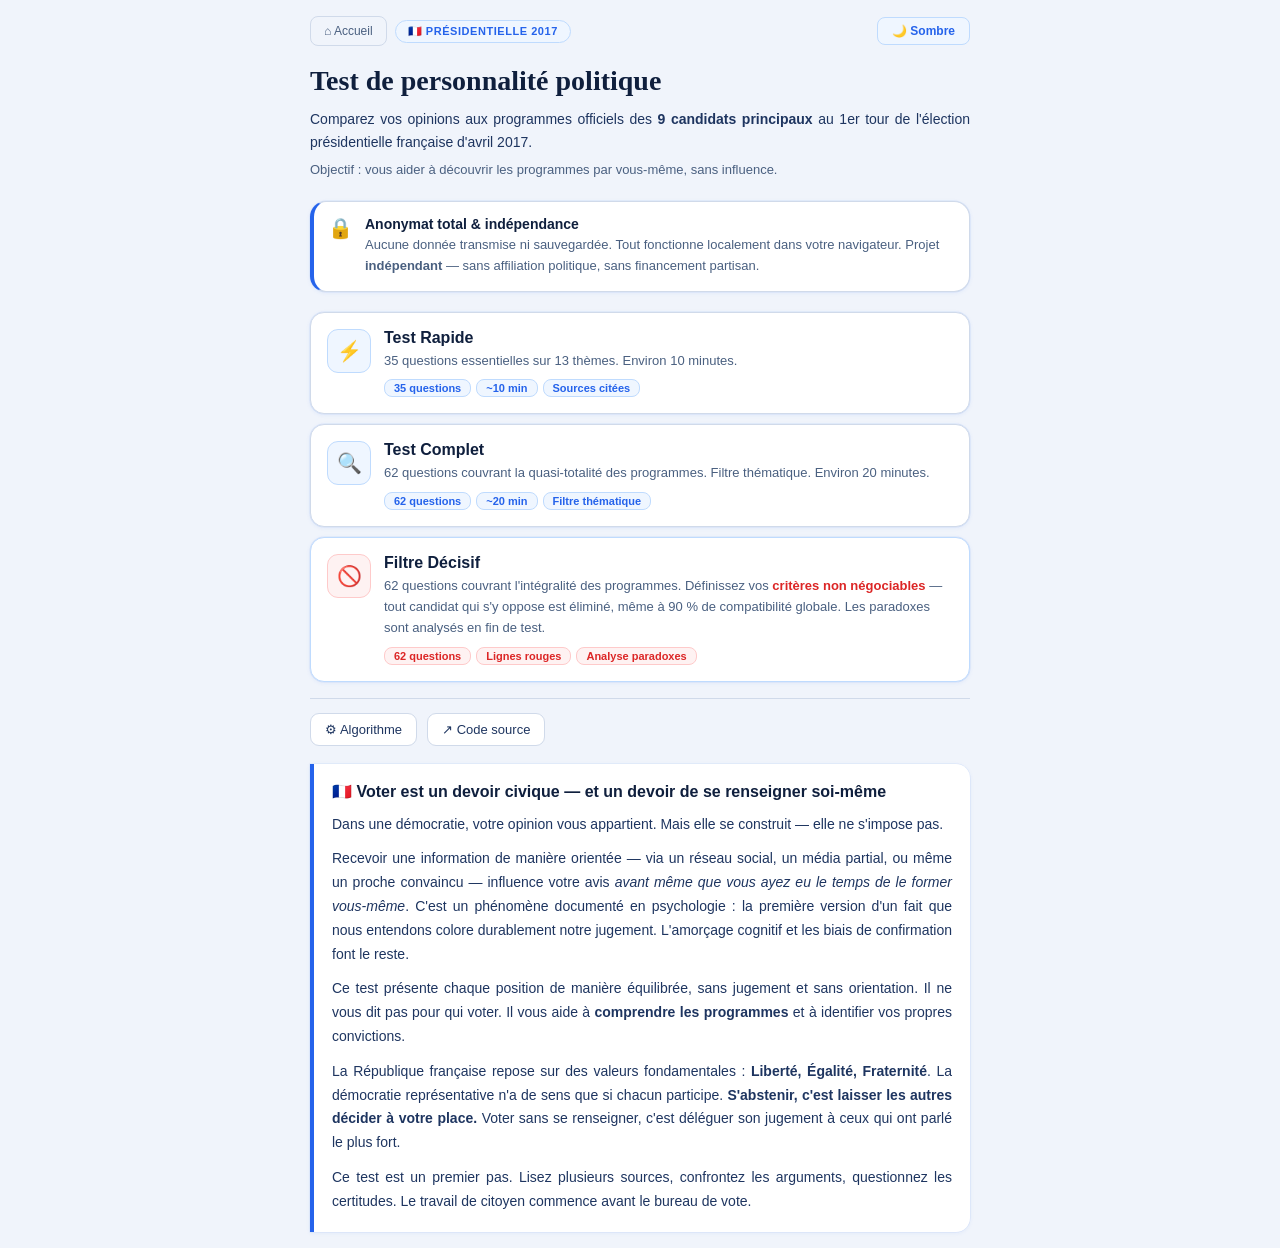
==== 2017/index.html @ 44445a2b "Update index.html Maj erreur de validation réponses" ====
<!--
  Test de personnalité politique — Édition 2017
  Copyright (C) 2025 @miseenproduvendredi
  Ce programme est distribué sous GNU Affero General Public License v3.0
  https://www.gnu.org/licenses/agpl-3.0.fr.html
  Des restrictions supplémentaires s'appliquent :
  usage commercial, neutralité politique, données personnelles
  → voir LICENSE_SUPPLEMENT.txt à la racine du dépôt
-->
<!DOCTYPE html>
<html lang="fr">
<head>
<meta charset="UTF-8">
<link rel="icon" type="image/svg+xml" href="data:image/svg+xml,%3Csvg xmlns='http://www.w3.org/2000/svg' viewBox='0 0 3 2'%3E%3Crect width='1' height='2' fill='%23002395'/%3E%3Crect x='1' width='1' height='2' fill='%23fff'/%3E%3Crect x='2' width='1' height='2' fill='%23ED2939'/%3E%3C/svg%3E">
<meta name="viewport" content="width=device-width, initial-scale=1.0">
<title>Test politique 2017</title>
<style>
*{box-sizing:border-box;margin:0;padding:0}

/* ─── LIGHT MODE (default) ─── */
:root{
  --bg:#f0f4fb;
  --card:#ffffff;
  --cb:#d0daea;
  --c2:#e8eef8;
  --t1:#0f1f3d;
  --t2:#1e3560;
  --t3:#4a6080;
  --t4:#8a9ab8;
  --ch:#dce8f8;
  --ct:#2a5298;
  --pb:#b8cce8;
  --pri:#2563eb;
  --pri2:#1d4ed8;
  --priL:#eff6ff;
  --priB:#bfdbfe;
  --rg:#fef2f2;
  --rt:#dc2626;
  --rb:#fecaca;
  --wg:#fffbeb;
  --wt:#92400e;
  --wb:#fcd34d;
  --gk:#16a34a;
  --gg:#f0fdf4;
  --ig:#eff6ff;
  --it:#2563eb;
  --card-shadow:0 1px 4px rgba(37,99,235,.08), 0 0 0 .5px rgba(37,99,235,.10);
}

/* ─── DARK MODE ─── */
.dk{
  --bg:#0d1117;
  --card:#161b22;
  --cb:#21262d;
  --c2:#0d1117;
  --t1:#e6edf3;
  --t2:#cdd5df;
  --t3:#8b949e;
  --t4:#484f58;
  --ch:#1c2128;
  --ct:#79c0ff;
  --pb:#30363d;
  --pri:#3b82f6;
  --pri2:#2563eb;
  --priL:#0d2045;
  --priB:#1e3a5f;
  --rg:#2a1010;
  --rt:#f87171;
  --rb:#7f1d1d;
  --wg:#221a00;
  --wt:#fcd34d;
  --wb:#92660a;
  --gk:#4ade80;
  --gg:#031a0a;
  --ig:#0d1a35;
  --it:#79c0ff;
  --card-shadow:none;
}

html,body{background:var(--bg);min-height:100%}
#W{background:var(--bg);min-height:100vh;padding:1rem .875rem}
#A{max-width:660px;margin:0 auto}
body,button{font-family:-apple-system,BlinkMacSystemFont,"Segoe UI",Arial,sans-serif}

.qt{font-size:18px;font-weight:600;line-height:1.55;color:var(--t1);font-family:Georgia,serif}
.bm{font-size:14px;line-height:1.7;color:var(--t2);text-align:justify}
.bs{font-size:13px;line-height:1.6;color:var(--t3)}
.lb{font-size:11px;letter-spacing:.08em;text-transform:uppercase;font-weight:600;color:var(--t4)}

.card{
  background:var(--card);
  border:.5px solid var(--cb);
  border-radius:16px;
  padding:20px;
  margin-bottom:12px;
  box-shadow:var(--card-shadow);
}
.mc{
  display:flex;align-items:flex-start;gap:13px;padding:16px;
  border:.5px solid var(--cb);border-radius:14px;
  background:var(--card);cursor:pointer;
  transition:border-color .15s,transform .12s,box-shadow .12s;
  margin-bottom:10px;
  box-shadow:var(--card-shadow);
}

.mc.hi{border-color:var(--rb)}
.mi{
  width:44px;height:44px;border-radius:11px;
  background:var(--priL);border:.5px solid var(--priB);
  display:flex;align-items:center;justify-content:center;font-size:20px;flex-shrink:0;
}

/* ─── Answer buttons ─── */
.ab{
  width:100%;padding:11px 3px;border-radius:9px;
  border:1.5px solid var(--pb);background:var(--card);
  color:var(--t3);font-size:11px;text-align:center;
  cursor:pointer;line-height:1.35;transition:all .12s;
  font-family:inherit;font-weight:500;
}

.ab.sn2{border:2.5px solid var(--rt);color:var(--rt);font-weight:700;background:var(--rg)}
.ab.sn1{border:2px solid #ea580c;color:#c2410c;font-weight:600;background:#fff7ed}
.dk .ab.sn1{background:#1c0a00;color:#fb923c}
.ab.s0{border:2px solid var(--t1);color:var(--t1);font-weight:600;background:var(--ch)}
.ab.s1{border:2px solid #16a34a;color:#15803d;font-weight:600;background:var(--gg)}
.ab.s2{border:2.5px solid var(--gk);color:var(--gk);font-weight:700;background:var(--gg)}
.ab.sk{border:1.5px solid var(--pb);color:var(--t4);font-style:italic;background:var(--c2)}


/* ─── Context toggle ─── */
.db{
  display:flex;align-items:center;gap:8px;padding:10px 14px;
  border-radius:10px;border:1.5px solid var(--priB);
  background:var(--priL);cursor:pointer;font-size:13px;
  color:var(--pri);margin-bottom:12px;transition:all .12s;
  width:100%;text-align:left;font-family:inherit;font-weight:600;
}
.db:hover{background:var(--ch);border-color:var(--pri)}
.db.on{background:var(--ch);border-color:var(--pri);color:var(--t1)}
.dbox{
  padding:15px;border-radius:11px;
  background:var(--c2);border:.5px solid var(--cb);
  margin-bottom:13px;line-height:1.8;
}

/* ─── Footnotes ─── */
.fn{font-size:11px;color:var(--t4);margin-top:10px;padding-top:8px;border-top:.5px solid var(--cb);line-height:1.6}
.fn a{color:var(--it);text-decoration:none}.fn a:hover{text-decoration:underline}
sup{font-size:9px;vertical-align:super;color:var(--pri);font-weight:700}

/* ─── Progress ─── */
.pb2{height:5px;background:var(--c2);border-radius:3px;overflow:hidden}
.pf{height:100%;background:var(--pri);border-radius:3px;transition:width .4s}

/* ─── Buttons ─── */
.pr{
  padding:11px 24px;background:var(--pri);color:#fff;
  border:none;border-radius:9px;font-size:14px;font-weight:600;cursor:pointer;
  transition:background .12s;
}
.pr:hover{background:var(--pri2)}.pr:disabled{opacity:.3;cursor:not-allowed}
.se{
  padding:8px 14px;background:var(--card);color:var(--t2);
  border:1px solid var(--cb);border-radius:9px;font-size:13px;
  cursor:pointer;font-family:inherit;transition:all .12s;
}
.se:hover{background:var(--priL);border-color:var(--priB);color:var(--pri)}
.tb{
  padding:6px 14px;border-radius:8px;
  background:var(--priL);border:1px solid var(--priB);
  color:var(--pri);font-size:12px;cursor:pointer;font-family:inherit;
  font-weight:600;transition:all .12s;
}
.tb:hover{background:var(--ch)}
.hb{
  padding:7px 14px;background:transparent;
  color:var(--t3);border:1px solid var(--cb);
  border-radius:8px;font-size:12px;cursor:pointer;font-family:inherit;
  transition:all .12s;
}
.hb:hover{color:var(--pri);border-color:var(--priB);background:var(--priL)}

/* ─── Results ─── */
.sc{background:var(--priL);border:1px solid var(--priB);border-radius:14px;padding:16px;margin-bottom:14px}
.bar{height:9px;background:var(--c2);border-radius:4px;overflow:hidden;margin-top:4px}
.bf{height:100%;border-radius:4px;width:0;transition:width 1.3s cubic-bezier(.22,1,.36,1)}
.cr{border-radius:9px;margin-bottom:6px;border:.5px solid var(--cb);overflow:hidden;background:var(--card)}
.cr.el{border-left:3px solid var(--rt)}.cr.tp{border-left:3px solid #16a34a}
.ch2{display:flex;justify-content:space-between;align-items:center;padding:11px 13px;cursor:pointer;transition:background .1s}
.ch2:hover{background:var(--c2)}.cd{display:none;padding:11px 13px;border-top:.5px solid var(--cb);background:var(--c2)}.cd.op{display:block}
.di{display:flex;gap:6px;padding:3px 0;font-size:12.5px;color:var(--t2);line-height:1.5;align-items:flex-start}
.dot{width:5px;height:5px;border-radius:50%;flex-shrink:0;margin-top:4px}

/* ─── Chips ─── */
.ct{font-size:11px;padding:2px 9px;border-radius:8px;background:var(--priL);color:var(--pri);font-weight:600;border:.5px solid var(--priB)}
.cr2{font-size:11px;padding:2px 9px;border-radius:8px;background:var(--rg);color:var(--rt);font-weight:600;border:.5px solid var(--rb)}

/* ─── Checkbox ─── */
.cbr{display:flex;align-items:center;gap:10px;cursor:pointer;user-select:none;padding:4px 0;font-size:14px;color:var(--t2)}
.cbb{width:16px;height:16px;border-radius:4px;border:1.5px solid var(--pb);background:var(--card);flex-shrink:0;display:flex;align-items:center;justify-content:center;transition:all .1s}
.cbb.on{background:var(--pri);border-color:var(--pri)}.cbb.on::after{content:'✓';font-size:9px;color:#fff;font-weight:700}

/* ─── Links ─── */
.sa{color:var(--it);text-decoration:none;font-size:13px}.sa:hover{text-decoration:underline}

/* ─── Civic section ─── */
.cv{
  background:var(--card);
  border-left:4px solid var(--pri);
  border-radius:0 14px 14px 0;
  padding:18px;margin-top:18px;
  box-shadow:var(--card-shadow);
}

/* ─── Code block ─── */
.cbk{border-radius:12px;overflow:hidden}
.ck2{background:#1a2236;padding:10px 16px;display:flex;justify-content:space-between;align-items:center;flex-wrap:wrap;gap:8px}
.cb2{background:#0d1117;padding:16px 18px;font-family:"SFMono-Regular","Fira Code",monospace;font-size:12px;color:#9be09a;line-height:1.85;overflow-x:auto}
.cm2{color:#5a7fa0}.kw{color:#c792ea}.fn2{color:#82aaff}.nm{color:#f78c6c}

/* ─── Theme badge ─── */
.edition-badge{
  display:inline-flex;align-items:center;gap:6px;
  padding:4px 12px;border-radius:20px;
  background:var(--priL);border:1px solid var(--priB);
  font-size:11px;font-weight:700;color:var(--pri);
  letter-spacing:.05em;text-transform:uppercase;
}

/* ─── Mobile touch fix ─── */
.ab{-webkit-tap-highlight-color:transparent;touch-action:manipulation}
@media(hover:hover){
  .ab:hover{border-color:var(--pri);color:var(--pri);background:var(--priL)}
  .ab.sk:hover{color:var(--t3);font-style:normal;background:var(--ch);border-color:var(--t3)}
  .mc:hover{border-color:var(--pri);transform:translateY(-2px);box-shadow:0 4px 16px rgba(37,99,235,.15)}
}
@media(hover:none){
  .ab:hover{border-color:var(--pb);color:var(--t3);background:var(--card)}
  .ab.sk:hover{color:var(--t4);font-style:italic;background:var(--c2)}
  .mc:hover{border-color:var(--cb);transform:none;box-shadow:var(--card-shadow)}
}
</style>
</head>
<body>
<div id="W"><div id="A"></div></div>
<script>
// ─── DEFAULT IS LIGHT MODE ───
let dk = false;
function applyDk(){document.getElementById('W').className=dk?'dk':'';}
applyDk();
function tT(){dk=!dk;applyDk();R();}

function lbl(type){
  if(type==='pour') return dk
    ?'<span style="font-size:11px;font-weight:700;padding:2px 9px;border-radius:6px;background:#031a0a;color:#4ade80;flex-shrink:0;margin-top:2px;white-space:nowrap">Pour</span>'
    :'<span style="font-size:11px;font-weight:700;padding:2px 9px;border-radius:6px;background:#f0fdf4;color:#15803d;flex-shrink:0;margin-top:2px;white-space:nowrap;border:.5px solid #bbf7d0">Pour</span>';
  return dk
    ?'<span style="font-size:11px;font-weight:700;padding:2px 9px;border-radius:6px;background:#0d1a35;color:#79c0ff;flex-shrink:0;margin-top:2px;white-space:nowrap">Contre</span>'
    :'<span style="font-size:11px;font-weight:700;padding:2px 9px;border-radius:6px;background:#eff6ff;color:#1d4ed8;flex-shrink:0;margin-top:2px;white-space:nowrap;border:.5px solid #bfdbfe">Contre</span>';
}
function argRow(type,text){
  return `<div style="display:flex;gap:8px;margin-bottom:9px;align-items:flex-start">${lbl(type)}<p style="font-size:13.5px;color:var(--t2);line-height:1.7;margin:0">${text}</p></div>`;
}

const TH=["💰 Économie","🌍 Immigration","🔒 Sécurité","🇪🇺 Europe","🌿 Écologie","🏥 Santé & Social","🏛️ Société","🗳️ Démocratie","⚖️ Valeurs","🌐 International","🎓 Éducation","🌾 Agriculture","💻 Numérique"];
const CK=["macron","lepen","fillon","melenchon","hamon","dpa","lassalle","poutou","arthaud"];
const CV={macron:{n:"Emmanuel Macron",p:"En Marche!",c:"#D97706",sx:.30,sy:-.10},lepen:{n:"Marine Le Pen",p:"Front National",c:"#3B82F6",sx:0.75,sy:1.60},fillon:{n:"François Fillon",p:"Les Républicains",c:"#60A5FA",sx:1.10,sy:.60},melenchon:{n:"J.-L. Mélenchon",p:"France Insoumise",c:"#EF4444",sx:-1.85,sy:-.90},hamon:{n:"Benoît Hamon",p:"PS",c:"#EC4899",sx:-.60,sy:-.50},dpa:{n:"N. Dupont-Aignan",p:"Debout la France",c:"#A78BFA",sx:1.25,sy:1.10},lassalle:{n:"Jean Lassalle",p:"Résistons!",c:"#06B6D4",sx:.15,sy:.55},poutou:{n:"Philippe Poutou",p:"NPA",c:"#FB923C",sx:-1.90,sy:-1.60},arthaud:{n:"Nathalie Arthaud",p:"LO",c:"#F43F5E",sx:-1.85,sy:-1.45}};
const SR={eco:[{l:"OFCE – Sciences Po",u:"https://www.ofce.sciences-po.fr"},{l:"France Stratégie",u:"https://www.strategie.gouv.fr"}],imm:[{l:"OFPRA",u:"https://www.ofpra.gouv.fr"},{l:"Vie-publique.fr",u:"https://www.vie-publique.fr"}],sec:[{l:"IHEMI",u:"https://www.ihemi.fr"},{l:"Vie-publique.fr",u:"https://www.vie-publique.fr"}],eu:[{l:"Toute l'Europe",u:"https://www.touteleurope.eu"},{l:"Vie-publique.fr",u:"https://www.vie-publique.fr"}],ecol:[{l:"Haut Conseil pour le Climat",u:"https://www.hautconseilclimat.fr"},{l:"ADEME",u:"https://www.ademe.fr"}],soc:[{l:"DREES",u:"https://drees.solidarites-sante.gouv.fr"},{l:"Cour des Comptes",u:"https://www.ccomptes.fr"}],soc2:[{l:"CCNE",u:"https://www.ccne-ethique.fr"},{l:"Vie-publique.fr",u:"https://www.vie-publique.fr"}],dem:[{l:"CEVIPOF – Sciences Po",u:"https://www.sciencespo.fr/cevipof"},{l:"Conseil Constitutionnel",u:"https://www.conseil-constitutionnel.fr"}],val:[{l:"INSEE",u:"https://www.insee.fr"},{l:"Vie-publique.fr",u:"https://www.vie-publique.fr"}],int:[{l:"IRSEM",u:"https://www.irsem.fr"},{l:"Institut Montaigne",u:"https://www.institutmontaigne.org"}],edu:[{l:"Ministère Éducation – DEPP",u:"https://www.education.gouv.fr"},{l:"Vie-publique.fr",u:"https://www.vie-publique.fr"}],agr:[{l:"INSEE Agreste",u:"https://agreste.agriculture.gouv.fr"},{l:"INRAE",u:"https://www.inrae.fr"}],num:[{l:"CNIL",u:"https://www.cnil.fr"},{l:"Vie-publique.fr",u:"https://www.vie-publique.fr"}]};

const QD=[["L'État doit augmenter les dépenses publiques pour améliorer les services publics, quitte à creuser davantage la dette.","La dette française représentait 96,6\xa0% du PIB en 2016<sup>*</sup> (~\xa02\xa0160\xa0Mds€). Les dépenses publiques financent majoritairement la protection sociale (retraites, aides, chômage), la santé, l'éducation, le fonctionnement de l'État et le remboursement des intérêts de cette dette.","Ses partisans estiment que l'investissement public améliore le niveau de vie, réduit les inégalités et soutient la croissance économique à long terme.",'Ses opposants estiment que la maîtrise de la dette protège les générations futures, préserve la crédibilité financière de la France et laisse des marges de manœuvre en cas de crise.','eco',[['*',"INSEE/Eurostat, Comptes nationaux 2016 — <a href='https://www.insee.fr/fr/statistiques/serie/001558206' target='_blank'>insee.fr</a>"]]],
["L'âge légal de départ à la retraite doit être abaissé à 60 ans pour les carrières longues.","L'âge légal de retraite a été relevé de 60 à 62\xa0ans par la loi du 9\xa0novembre\xa02010<sup>*</sup>. Pénibilité, espérance de vie en bonne santé et financement du système sont au cœur du débat de la campagne 2017.","Ses partisans estiment qu'un départ plus précoce est une juste reconnaissance de la pénibilité de certains métiers et permet aux travailleurs de profiter de leur retraite en bonne santé.","Ses opposants estiment que l'allongement progressif de la durée de cotisation est nécessaire pour assurer la viabilité financière du système et son équité entre générations.",'eco',[['*',"Loi n°\xa02010-1330 du 9\xa0novembre 2010 — <a href='https://www.legifrance.gouv.fr/loda/id/JORFTEXT000023022127' target='_blank'>legifrance.gouv.fr</a>"]]],
['Le Salaire Minimum Interprofessionnel de Croissance (SMIC) doit être augmenté significativement.','Le SMIC brut était de 1\xa0480,27\xa0€ au 1er\xa0janvier\xa02017<sup>*</sup>, soit environ 1\xa0153\xa0€ nets. Il concerne directement environ 1,8\xa0million de travailleurs<sup>**</sup>.',"Ses partisans estiment qu'une hausse significative améliore le pouvoir d'achat des ménages les plus modestes et contribue à réduire les inégalités salariales.","Ses opposants estiment qu'une hausse trop rapide peut fragiliser les secteurs à faibles marges et les très petites entreprises, avec un risque de réduction des embauches.",'eco',[['*',"Décret n°\xa02016-1812 du 22\xa0décembre 2016 — <a href='https://www.legifrance.gouv.fr/loda/id/JORFTEXT000033686291' target='_blank'>legifrance.gouv.fr</a>"],['**',"DARES, Les bénéficiaires du SMIC 2017 — <a href='https://dares.travail-emploi.gouv.fr' target='_blank'>dares.travail-emploi.gouv.fr</a>"]]],
['Un Impôt sur la Fortune (ISF) doit être maintenu, voire renforcé, pour les très hauts patrimoines.',"L'Impôt de Solidarité sur la Fortune (ISF) est en vigueur en 2017<sup>*</sup>. Il concerne les patrimoines nets supérieurs à 1,3\xa0million d'euros. Plusieurs candidats proposent de le supprimer ou de le réformer.","Ses partisans estiment que l'ISF est un instrument de justice fiscale permettant une meilleure redistribution des richesses et limitant la concentration du patrimoine.","Ses opposants estiment que cet impôt pénalise les entrepreneurs et pousse des capitaux à quitter la France, nuisant à l'investissement et à la compétitivité.",'eco',[['*',"Code général des impôts, art.\xa0885 A — <a href='https://www.legifrance.gouv.fr/codes/id/LEGISCTA000006191734/' target='_blank'>legifrance.gouv.fr</a>"]]],
['Il faut réduire les prélèvements obligatoires pesant sur les entreprises pour favoriser la compétitivité.',"Les prélèvements sur les entreprises françaises comprennent les cotisations sociales patronales et diverses taxes. Leur niveau global est parmi les plus élevés de l'OCDE<sup>*</sup>. Le crédit d'impôt compétitivité emploi (CICE) a été instauré en 2013 pour alléger ce fardeau.","Ses partisans estiment que réduire ces prélèvements améliore la compétitivité des entreprises françaises, allège le coût du travail et favorise les créations d'emplois.","Ses opposants estiment que ce niveau garantit le financement du modèle de protection sociale et de services publics dont bénéficient l'ensemble des salariés et des citoyens.",'eco',[['*',"OCDE, Taxing Wages 2017 — <a href='https://www.oecd.org/fr/publication/taxing-wages-20725124.htm' target='_blank'>oecd.org</a>"]]],
['La France doit protéger ses industries stratégiques de la concurrence internationale.',"La France a perdu environ 2\xa0millions d'emplois industriels entre 1980 et 2015<sup>*</sup>. La désindustrialisation est un thème central de la campagne 2017, notamment pour les territoires sinistrés.","Ses partisans estiment que protéger les secteurs stratégiques préserve l'emploi national, assure une souveraineté économique et évite une dépendance excessive à l'égard de fournisseurs étrangers.","Ses opposants estiment que l'ouverture à la concurrence internationale stimule l'innovation, maintient les prix à la consommation et renforce la compétitivité globale.",'eco',[['*',"INSEE, Tableaux de l'économie française 2017 — <a href='https://www.insee.fr/fr/statistiques/2015691' target='_blank'>insee.fr</a>"]]],
["L'État est trop présent dans la vie économique et doit laisser davantage de place à l'initiative privée.","La France consacre environ 56,7\xa0% de son PIB aux dépenses publiques en 2016<sup>*</sup>, le taux le plus élevé de l'Union européenne.","Ses partisans estiment que réduire le poids de l'État libère l'initiative individuelle, stimule l'entrepreneuriat et améliore l'efficacité économique globale.","Ses opposants estiment que l'intervention de l'État garantit l'accès universel aux services essentiels, réduit les inégalités et assure une protection collective contre les aléas du marché.",'eco',[['*',"Eurostat, Dépenses publiques en % du PIB 2016 — <a href='https://ec.europa.eu/eurostat/databrowser/view/gov_10a_main' target='_blank'>ec.europa.eu</a>"]]],
['Les flux migratoires vers la France doivent être fortement réduits.',"La France a délivré 262\xa0000 premiers titres de séjour en 2016<sup>*</sup>. L'immigration est un thème très présent dans la campagne, notamment avec la question des réfugiés arrivés en Europe depuis 2015.","Ses partisans estiment qu'une politique migratoire plus sélective et mieux contrôlée permet d'assurer une intégration de meilleure qualité et d'adapter les flux aux capacités d'accueil du pays.","Ses opposants estiment que l'immigration contribue à l'économie française, compense les déficits démographiques dans certains secteurs, et que la France a des engagements humanitaires et internationaux qui encadrent la gestion des flux.",'imm',[['*',"Ministère de l'Intérieur, Chiffres de l'immigration 2016 — <a href='https://www.immigration.interieur.gouv.fr' target='_blank'>immigration.interieur.gouv.fr</a>"]]],
['Le droit du sol doit être supprimé ou fortement restreint.',"Le droit du sol permet d'obtenir la nationalité française en étant né sur le territoire de parents étrangers. Il coexiste avec le droit du sang depuis la loi du 26\xa0juin\xa01889<sup>*</sup>. Sa remise en cause est défendue par plusieurs candidats en 2017.","Ses partisans estiment que restreindre le droit du sol permet de mieux conditionner l'attribution de la nationalité à une démarche d'intégration effective et volontaire.","Ses opposants estiment que le droit du sol, inscrit dans la tradition républicaine depuis plus d'un siècle, favorise l'intégration des enfants nés sur le sol national et leur pleine appartenance à la communauté nationale.",'imm',[['*',"Art.\xa019-3 du Code civil — <a href='https://www.legifrance.gouv.fr/codes/article_lc/LEGIARTI000006419351' target='_blank'>legifrance.gouv.fr</a>"]]],
["L'intégration des personnes immigrées nécessite davantage de moyens publics.","Le taux d'emploi des personnes immigrées est structurellement inférieur d'environ 10 points à la moyenne nationale. L'intégration touche le logement, l'emploi, la langue et l'éducation.","Ses partisans estiment qu'investir dans l'intégration — formation linguistique, accès à l'emploi, accompagnement social — est efficace pour la cohésion nationale et bénéfique économiquement.","Ses opposants estiment que conditionner l'accueil à des critères préalables d'intégration permet de mieux cibler les ressources disponibles et d'assurer une insertion plus durable.",'imm',[]],
['Les peines de prison doivent être significativement alourdies pour les crimes graves.','La France compte environ 68\xa0000 détenus pour 58\xa0000 places disponibles en 2017<sup>*</sup>. Le taux de récidive est estimé à environ 40\xa0% dans les cinq ans suivant la libération<sup>**</sup>.',"Ses partisans estiment que des peines plus sévères ont un effet dissuasif sur les crimes graves et répondent à l'attente de protection de la société et de justice pour les victimes.",'Ses opposants estiment que renforcer les dispositifs de réinsertion est la voie la plus efficace pour réduire durablement la récidive.','sec',[['*',"Ministère de la Justice, Statistiques pénitentiaires 2017 — <a href='https://www.justice.gouv.fr/statistiques.html' target='_blank'>justice.gouv.fr</a>"],['**',"Ministère de la Justice, Chiffres clés de la Justice 2017 — <a href='https://www.justice.gouv.fr/documentation/publications/les-chiffres-cles-de-la-justice' target='_blank'>justice.gouv.fr</a>"]]],
["La France doit recruter davantage de forces de l'ordre.",'La France comptait environ 145\xa0000 policiers nationaux et 98\xa0000 gendarmes en 2017<sup>*</sup>. Le contexte des attentats terroristes de 2015-2016 a relancé le débat sur les effectifs.',"Ses partisans estiment que davantage de forces de l'ordre améliore la présence sur le terrain, renforce le sentiment de sécurité et permet une réponse plus rapide aux infractions.","Ses opposants estiment qu'une approche sociale et préventive est plus efficace pour réduire la délinquance à long terme.",'sec',[['*',"Ministère de l'Intérieur, Rapport annuel de performances 2017 — <a href='https://www.budget.gouv.fr' target='_blank'>budget.gouv.fr</a>"]]],
['La légalisation du cannabis à usage récréatif doit être envisagée.',"Le cannabis est la substance illicite la plus consommée en France — environ 700\xa0000 consommateurs quotidiens selon l'OFDT<sup>*</sup>. La France est l'un des pays où la consommation est la plus répandue en Europe malgré l'interdiction.",'Ses partisans estiment que la légalisation encadrée permet de contrôler la qualité, de réduire les trafics criminels, de dégager des recettes fiscales et de traiter la consommation comme un enjeu de santé publique.',"Ses opposants estiment que maintenir l'interdiction envoie un signal clair sur les risques sanitaires, notamment pour les jeunes, et évite de normaliser l'usage d'une substance psychoactive.",'sec',[['*',"OFDT, Drogues et addictions, données essentielles 2017 — <a href='https://www.ofdt.fr' target='_blank'>ofdt.fr</a>"]]],
["La France doit récupérer des compétences souveraines vis-à-vis de l'Union européenne.","Le Brexit, décidé par référendum en juin\xa02016<sup>*</sup>, a relancé le débat européen dans toute l'UE. En France, plusieurs candidats défendent un « plan B » ou une renégociation des traités. Depuis Maastricht (1992), la France a transféré à l'UE sa politique monétaire, commerciale et ses règles budgétaires.",'Ses partisans estiment que récupérer certaines compétences permettrait à la France de mener des politiques plus adaptées à ses besoins spécifiques et de restaurer un contrôle démocratique direct.',"Ses opposants estiment que ces transferts permettent à la France de peser davantage dans les négociations mondiales et de bénéficier d'un espace économique intégré plus efficace.",'eu',[['*',"Résultat du référendum britannique, 23\xa0juin 2016 — <a href='https://www.touteleurope.eu/fonctionnement-de-l-ue/le-brexit/' target='_blank'>touteleurope.eu</a>"]]],
["L'Union européenne est globalement bénéfique pour la France.","La France est l'un des principaux bénéficiaires des fonds structurels européens. L'UE représente environ 60\xa0% du commerce extérieur français<sup>*</sup>. En 2017, l'UE traverse une crise de légitimité après le Brexit et la montée des partis eurosceptiques.","Ses partisans estiment que l'Union européenne garantit la paix sur le continent, crée des solidarités économiques et renforce le poids de la France dans les négociations mondiales.",'Ses opposants estiment que certaines règles européennes limitent la capacité des États membres à mener des politiques souveraines adaptées à leur situation propre.','eu',[['*',"Douanes françaises, Commerce extérieur de la France 2016 — <a href='https://www.douane.gouv.fr' target='_blank'>douane.gouv.fr</a>"]]],
['La transition écologique doit être une priorité absolue, même si elle implique des efforts économiques importants.',"L'Accord de Paris sur le climat a été signé en décembre\xa02015 et ratifié par la France en 2016<sup>*</sup>. Le GIEC (rapport AR5, 2014<sup>**</sup>) préconisait une réduction significative des émissions. La France s'est engagée à la neutralité carbone à long terme.",'Ses partisans estiment que faire de la transition écologique une priorité absolue est la seule voie pour éviter des catastrophes climatiques dont le coût humain serait bien supérieur aux investissements nécessaires.',"Ses opposants estiment qu'une transition dont le rythme n'est pas adapté aux capacités économiques risque de peser disproportionnellement sur les ménages modestes et d'affaiblir la compétitivité française.",'ecol',[['*',"Loi n°\xa02016-786 du 15\xa0juin 2016 ratifiant l'Accord de Paris — <a href='https://www.legifrance.gouv.fr/loda/id/JORFTEXT000032760792' target='_blank'>legifrance.gouv.fr</a>"],['**',"GIEC, Cinquième rapport d'évaluation (AR5), 2014 — <a href='https://www.ipcc.ch/assessment-report/ar5/' target='_blank'>ipcc.ch</a>"]]],
["L'énergie nucléaire doit rester une composante importante du mix énergétique français.","La France a produit environ 72\xa0% de son électricité par fission nucléaire en 2016<sup>*</sup>. La loi de transition énergétique (2015) prévoit de ramener cette part à 50\xa0% d'ici 2025.","Ses partisans estiment que l'énergie nucléaire garantit une électricité peu carbonée, une indépendance énergétique durable et des prix stables.","Ses opposants estiment qu'il faut accélérer la transition vers les énergies renouvelables, en raison des risques d'accident, des défis liés aux déchets radioactifs et du coût du démantèlement.",'ecol',[['*',"RTE, Bilan électrique 2016 — <a href='https://bilan-electrique-2016.rte-france.com/' target='_blank'>rte-france.com</a>"]]],
['Les activités très polluantes doivent être beaucoup plus fortement taxées.','La taxe carbone (contribution climat énergie), instaurée en 2014<sup>*</sup>, augmente progressivement le prix des énergies fossiles. Son niveau en 2017 est de 22\xa0€/tonne de CO₂ — nettement en dessous des 100\xa0€ préconisés par certains économistes.','Ses partisans estiment que taxer plus fortement les activités polluantes incite les entreprises et les ménages à modifier leurs comportements et à investir dans des alternatives moins émettrices.',"Ses opposants estiment que cette forme de taxation peut pénaliser des ménages qui n'ont pas encore accès à des alternatives abordables.",'ecol',[['*',"Loi n°\xa02013-1278 du 29\xa0décembre 2013 de finances pour 2014, art.\xa069 — <a href='https://www.legifrance.gouv.fr' target='_blank'>legifrance.gouv.fr</a>"]]],
['Le système de santé doit rester entièrement public, sans aucune privatisation.',"La Sécurité Sociale couvre environ 77,8\xa0% des dépenses courantes de santé en France en 2015<sup>*</sup>. Des déserts médicaux et des tensions sur l'hôpital public alimentent le débat sur le modèle de santé.","Ses partisans estiment que maintenir un système entièrement public garantit l'égalité d'accès aux soins pour tous les citoyens et préserve le principe de solidarité nationale.","Ses opposants estiment qu'une part de gestion privée peut améliorer l'efficacité organisationnelle, réduire les délais d'attente et moderniser l'offre de soins.",'soc',[['*',"DREES, Comptes de la santé 2016 — <a href='https://drees.solidarites-sante.gouv.fr' target='_blank'>drees.solidarites-sante.gouv.fr</a>"]]],
["Les aides sociales (Revenu de Solidarité Active, allocations) doivent être conditionnées à une démarche active de retour à l'emploi.","Le Revenu de Solidarité Active (RSA) concerne environ 1,8\xa0million de foyers bénéficiaires en 2016<sup>*</sup>, pour un montant mensuel de 535,17\xa0€ pour une personne seule. Son accompagnement vers l'emploi est jugé insuffisant par plusieurs rapports.","Ses partisans estiment que conditionner les aides à une démarche d'insertion active favorise le retour vers l'emploi et accompagne les bénéficiaires dans un parcours de réinsertion.","Ses opposants estiment que les aides sociales doivent soutenir inconditionnellement les personnes en difficulté, dont les obstacles au retour à l'emploi sont souvent structurels.",'soc',[['*',"DREES, Minima sociaux et prestations sociales 2017 — <a href='https://drees.solidarites-sante.gouv.fr' target='_blank'>drees.solidarites-sante.gouv.fr</a>"]]],
["L'État doit construire massivement des logements sociaux pour répondre à la crise du logement.","Environ 1,8\xa0million de ménages sont en attente d'un logement social en 2016<sup>*</sup>. Les prix immobiliers ont fortement augmenté dans les grandes métropoles, rendant difficile l'accès au logement pour les revenus modestes.","Ses partisans estiment que construire massivement des logements sociaux est le moyen le plus direct pour l'État d'assurer un accès au logement digne pour les ménages les plus modestes.","Ses opposants estiment que simplifier les règles d'urbanisme et libérer le marché immobilier permettrait d'augmenter l'offre globale et de faire baisser les prix.",'soc',[['*',"Ministère du Logement, Rapport sur les demandes de logement social 2016 — <a href='https://www.cohesion-territoires.gouv.fr' target='_blank'>cohesion-territoires.gouv.fr</a>"]]],
["Les signes religieux ostensibles doivent être davantage limités dans l'espace public.","La loi du 9\xa0décembre\xa01905<sup>*</sup> pose le principe de séparation de l'Église et de l'État. La loi du 15\xa0mars\xa02004<sup>**</sup> interdit les signes religieux ostentatoires dans les établissements scolaires publics. Le débat sur le voile dans l'espace public et les universités est vif en 2017.","Ses partisans estiment que limiter davantage les signes religieux dans l'espace public renforce la neutralité commune et permet à chaque citoyen d'interagir dans un cadre partagé.","Ses opposants estiment que les règles actuelles offrent un équilibre satisfaisant et que les étendre davantage porterait atteinte à la liberté de conscience et d'expression religieuse.",'soc2',[['*',"Loi du 9\xa0décembre 1905 — <a href='https://www.legifrance.gouv.fr/loda/id/LEGITEXT000006070169' target='_blank'>legifrance.gouv.fr</a>"],['**',"Loi n°\xa02004-228 du 15\xa0mars 2004 — <a href='https://www.legifrance.gouv.fr/loda/id/JORFTEXT000000417977' target='_blank'>legifrance.gouv.fr</a>"]]],
['Le droit au mariage doit être ouvert à tous les couples, quelle que soit leur orientation sexuelle.',"Le mariage pour tous a été légalisé en France par la loi du 17\xa0mai\xa02013<sup>*</sup>. En 2017, certains candidats s'engagent à l'abroger, d'autres à l'étendre (PMA, GPA).","Ses partisans estiment que l'égalité des droits doit s'appliquer à tous les couples sans distinction, et que le droit au mariage est un droit fondamental.","Ses opposants estiment que le mariage correspond à une institution fondée sur la complémentarité des sexes et que d'autres formes de reconnaissance juridique pourraient répondre aux besoins des couples de même sexe.",'soc2',[['*',"Loi n°\xa02013-404 du 17\xa0mai 2013 — <a href='https://www.legifrance.gouv.fr/loda/id/JORFTEXT000027414540' target='_blank'>legifrance.gouv.fr</a>"]]],
["Les traditions culturelles établies méritent d'être préservées face aux changements sociaux rapides.","Les sociétés contemporaines connaissent des transformations rapides : modes de vie, structures familiales, repères culturels et valeurs. Ce rythme de changement fait lui-même l'objet d'un débat central dans la campagne 2017.",'Ses partisans estiment que préserver les traditions culturelles assure la continuité sociale, protège les identités collectives et maintient un cadre de sens partagé entre les générations.','Ses opposants estiment que les évolutions sociales reflètent une adaptation naturelle des valeurs et que la société doit pouvoir se transformer pour mieux répondre aux besoins de ses membres.','val',[]],
['Le recours au référendum doit être généralisé pour les grandes décisions politiques nationales.',"Le référendum est prévu par l'article\xa011 de la Constitution<sup>*</sup>. Le dernier référendum en France date de 2005 (rejeté). En 2017, le Brexit — décidé par référendum — relance le débat sur la démocratie directe.",'Ses partisans estiment que le recours plus fréquent au référendum renforce la démocratie directe et redonne du sens à la participation politique des citoyens.','Ses opposants estiment que les décisions complexes requièrent un débat approfondi confié à des représentants élus.','dem',[['*',"Constitution du 4\xa0octobre 1958, art.\xa011 — <a href='https://www.conseil-constitutionnel.fr' target='_blank'>conseil-constitutionnel.fr</a>"]]],
['Les institutions de la Ve République doivent être profondément réformées ou remplacées par une 6e République.',"La Ve\xa0République, fondée en 1958<sup>*</sup>, est un régime semi-présidentiel. En 2017, la défiance envers les institutions est forte (taux d'abstention record aux législatives de 2017). La réforme constitutionnelle est au cœur du programme de plusieurs candidats.","Ses partisans estiment qu'une réforme profonde des institutions renforcerait la légitimité démocratique des décisions collectives.",'Ses opposants estiment que la Ve\xa0République assure une stabilité gouvernementale nécessaire et évite les crises institutionnelles.','dem',[['*',"Constitution du 4\xa0octobre 1958 — <a href='https://www.conseil-constitutionnel.fr' target='_blank'>conseil-constitutionnel.fr</a>"]]],
["La liberté individuelle doit primer sur les politiques collectives d'égalisation des conditions de vie.","Le débat entre liberté individuelle et égalité des conditions traverse toute la philosophie politique. Ces deux valeurs sont inscrites dans la Déclaration des droits de l'homme et du citoyen de 1789<sup>*</sup>.",'Ses partisans estiment que la liberté individuelle est le moteur de la prospérité collective.','Ses opposants estiment que des politiques actives de redistribution sont nécessaires pour que la liberté formelle soit réelle pour tous.','val',[['*',"DDHC du 26\xa0août 1789, art.\xa01 et 4 — <a href='https://www.conseil-constitutionnel.fr' target='_blank'>conseil-constitutionnel.fr</a>"]]],
['Les inégalités économiques constituent le problème le plus urgent à résoudre en France.','Les 10\xa0% des ménages les plus riches détiennent environ 47\xa0% du patrimoine total en France en 2015<sup>*</sup>. Les inégalités de patrimoine sont nettement plus fortes que les inégalités de revenus.',"Ses partisans estiment que réduire les inégalités économiques est urgent pour des raisons de cohésion sociale, d'égalité des chances et de fonctionnement démocratique.","Ses opposants estiment que d'autres priorités méritent une attention au moins égale, et que l'amélioration du niveau de vie de tous passe d'abord par des politiques d'accès à l'emploi et à la formation.",'val',[['*',"INSEE, Les inégalités de patrimoine s'accroissent entre 2004 et 2015 — <a href='https://www.insee.fr' target='_blank'>insee.fr</a>"]]],
['Un changement social profond est nécessaire et urgent en France.','La France connaît en 2017 une défiance profonde envers ses élites politiques et économiques. Le vote Front National et la montée des mouvements « antisystème » illustrent une demande de rupture dans une partie de la population.',"Ses partisans estiment qu'un changement social profond et rapide est nécessaire pour répondre aux urgences — inégalités, chômage, déficit démocratique.",'Ses opposants estiment que les réformes progressives et négociées permettent une adaptation maîtrisée de la société et évitent les ruptures dont les effets sont souvent imprévisibles.','val',[]],
['La France doit augmenter significativement son budget de défense nationale.',"La France a consacré 1,78\xa0% de son PIB à la défense en 2016<sup>*</sup>, en dessous de l'objectif OTAN de 2\xa0%. Le contexte des attentats (2015-2016) et des tensions géopolitiques (Ukraine, Syrie) place la défense au cœur du débat.","Ses partisans estiment qu'augmenter le budget de la défense est nécessaire pour assurer la souveraineté nationale et honorer les engagements envers les alliés.",'Ses opposants estiment que les ressources publiques devraient être prioritairement orientées vers les besoins sociaux et les instruments diplomatiques de prévention des conflits.','int',[['*',"Ministère des Armées, Rapport au Parlement sur les exportations d'armement 2017 — <a href='https://www.defense.gouv.fr' target='_blank'>defense.gouv.fr</a>"]]],
['La mondialisation économique a plutôt été néfaste pour les travailleurs français.',"La part de l'industrie dans l'emploi français est passée de 22\xa0% en 1990 à 15\xa0% en 2015<sup>*</sup>. En 2017, les fermetures d'usines et les délocalisations sont des thèmes électoraux majeurs.","Ses partisans estiment que la mondialisation a contribué aux délocalisations, à la perte d'emplois industriels dans des territoires entiers, et a affaibli le pouvoir de négociation des travailleurs.","Ses opposants estiment que l'ouverture économique mondiale a profité aux consommateurs via des prix plus bas et a créé des débouchés à l'export pour les entreprises compétitives.",'int',[['*',"INSEE, Tableaux de l'économie française 2017 — <a href='https://www.insee.fr/fr/statistiques/2015691' target='_blank'>insee.fr</a>"]]],
["L'enseignement privé doit recevoir moins de financement public que l'enseignement public.","L'enseignement privé sous contrat accueille environ 17\xa0% des élèves français<sup>*</sup>. Il bénéficie de financements publics en contrepartie du respect des programmes nationaux.","Ses partisans estiment que réduire ces financements concentrerait davantage les ressources sur l'école publique et renforcerait son rôle d'égalisation des chances.","Ses opposants estiment que la liberté de l'enseignement est un principe reconnu par la loi Debré<sup>**</sup> et que ce financement est une contrepartie légitime.",'edu',[['*',"DEPP, L'état de l'École 2017 — <a href='https://www.education.gouv.fr' target='_blank'>education.gouv.fr</a>"],['**',"Loi n°\xa059-1557 du 31\xa0décembre 1959 — <a href='https://www.legifrance.gouv.fr/loda/id/JORFTEXT000000693736' target='_blank'>legifrance.gouv.fr</a>"]]],
["L'école doit davantage valoriser la discipline, l'effort et l'autorité des enseignants.","Les débats pédagogiques portent sur la manière d'enseigner, les méthodes et les finalités de l'école. En 2017, les résultats français aux enquêtes PISA (dernière : 2015<sup>*</sup>) alimentent les critiques sur le système éducatif.","Ses partisans estiment que valoriser davantage la discipline et l'autorité de l'enseignant permet de mieux transmettre les savoirs fondamentaux.","Ses opposants estiment que les approches fondées sur l'épanouissement personnel et l'autonomie permettent aux élèves de développer leur esprit critique.",'edu',[['*',"PISA 2015, OCDE — <a href='https://www.oecd.org/pisa/pisa-2015-results.htm' target='_blank'>oecd.org</a>"]]],
["Les agriculteurs français doivent être davantage protégés et soutenus financièrement par l'État.","Le revenu agricole moyen est d'environ 15\xa0000\xa0€ par an en 2016<sup>*</sup>, avec de très fortes disparités. La crise agricole (prix lait, porc, élevage) est un sujet majeur de la campagne 2017.",'Ses partisans estiment que soutenir les agriculteurs est nécessaire pour assurer la souveraineté alimentaire et maintenir un tissu rural vivant.','Ses opposants estiment que des réformes structurelles permettraient aux agriculteurs de dégager des revenus plus durables.','agr',[['*',"INSEE Agreste, Résultats économiques de l'agriculture 2016 — <a href='https://agreste.agriculture.gouv.fr' target='_blank'>agreste.agriculture.gouv.fr</a>"]]],
['Les grandes plateformes numériques (Google, Amazon, Facebook…) doivent être beaucoup plus strictement régulées.',"En 2017, les GAFA (Google, Apple, Facebook, Amazon) sont au cœur du débat sur la fiscalité, la concurrence et la protection des données. Le RGPD a été adopté en avril\xa02016<sup>*</sup> mais n'entre en vigueur qu'en mai\xa02018.","Ses partisans estiment qu'une régulation plus stricte est nécessaire pour protéger les données personnelles, combattre les monopoles et assurer une fiscalité équitable.","Ses opposants estiment qu'une régulation excessive risque de freiner l'innovation et que les cadres réglementaires en cours de déploiement méritent d'abord d'être bien appliqués.",'num',[['*',"Règlement (UE) 2016/679 du 27\xa0avril 2016 (RGPD, en vigueur mai 2018) — <a href='https://eur-lex.europa.eu/legal-content/FR/TXT/?uri=CELEX%3A32016R0679' target='_blank'>eur-lex.europa.eu</a>"]]],
['La fiscalité des revenus du capital doit être alignée sur celle des revenus du travail (imposition progressive).',"En 2017, les revenus du capital (dividendes, plus-values) peuvent être soumis au barème progressif ou à des prélèvements forfaitaires. Plusieurs candidats proposent de créer une flat tax (taux unique), tandis que d'autres souhaitent aligner la fiscalité du capital sur celle du travail.","Ses partisans estiment qu'une imposition progressive des revenus du capital rétablit l'équité fiscale en traitant revenus du capital et du travail selon les mêmes principes.","Ses opposants estiment qu'un taux forfaitaire simplifie la fiscalité de l'épargne, encourage l'investissement dans les entreprises françaises et stabilise des capitaux en France.",'eco',[]],
['Un revenu universel de base doit être instauré pour tous les citoyens adultes.',"Le revenu universel est au cœur du programme de Benoît Hamon en 2017. Une expérience finlandaise est en cours (2017-2018). En France, le coût d'une telle mesure serait estimé à plusieurs centaines de milliards d'euros selon France Stratégie<sup>*</sup>.","Ses partisans estiment qu'un revenu universel de base garantirait à chacun un filet de sécurité, simplifierait le système d'aides sociales et permettrait à chacun de se former ou de créer.","Ses opposants estiment qu'à ce niveau de coût, le financement imposerait une fiscalité très lourde, et que les effets sur l'incitation au travail restent à démontrer.",'eco',[['*',"France Stratégie, Le revenu universel, de l'utopie au débat, 2017 — <a href='https://www.strategie.gouv.fr/publications/revenu-universel-lutopie-au-debat' target='_blank'>strategie.gouv.fr</a>"]]],
['La semaine de travail doit être réduite à 32 heures sans perte de salaire.',"La France applique les 35\xa0heures depuis 2000<sup>*</sup>. La durée effective du travail est d'environ 1\xa0500\xa0h/an selon l'OCDE<sup>**</sup>. La loi Travail (El Khomri, 2016) a assoupli certaines dispositions, suscitant de vives contestations.",'Ses partisans estiment que passer à 32\xa0heures améliorerait la qualité de vie des travailleurs et permettrait de mieux partager le travail disponible.',"Ses opposants estiment qu'une réduction du temps de travail sans perte de salaire représente un coût important pour les entreprises et risque de nuire à la compétitivité.",'eco',[['*',"Loi n°\xa02000-37 du 19\xa0janvier 2000 — <a href='https://www.legifrance.gouv.fr/loda/id/JORFTEXT000000759563' target='_blank'>legifrance.gouv.fr</a>"],['**',"OCDE, Employment Outlook 2017 — <a href='https://stats.oecd.org/Index.aspx?DataSetCode=ANHRS' target='_blank'>stats.oecd.org</a>"]]],
['Les industries énergétiques et les transports doivent être nationalisés ou renationalisés.',"EDF est partiellement privatisée depuis 2005<sup>*</sup> (l'État en détient ~83\xa0%). La SNCF est un établissement public mais son statut évolue. Plusieurs candidats proposent de nationaliser ou de renforcer le contrôle public de ces secteurs.","Ses partisans estiment que la nationalisation garantit un service universel, maintient des tarifs accessibles et place l'intérêt général au-dessus de la rentabilité financière.","Ses opposants estiment que la gestion privée ou mixte favorise l'efficacité opérationnelle et l'innovation.",'eco',[['*',"Loi n°\xa02004-803 du 9\xa0août 2004 relative au service public de l'électricité (ouverture du capital EDF) — <a href='https://www.legifrance.gouv.fr/loda/id/JORFTEXT000000794387' target='_blank'>legifrance.gouv.fr</a>"]]],
['Les personnes sans-papiers résidant depuis plus de 5 ans en France doivent pouvoir être régularisées.','Selon des estimations, entre 300\xa0000 et 400\xa0000 personnes seraient en situation irrégulière en France en 2017<sup>*</sup>. Certaines y résident depuis de nombreuses années.','Ses partisans estiment que régulariser les personnes établies depuis longtemps reconnaît leur réalité sociale et met fin à leur précarité juridique.',"Ses opposants estiment que la régularisation doit rester exceptionnelle et pourrait encourager l'immigration irrégulière.",'imm',[['*',"Sénat, rapport sur l'immigration irrégulière, 2016 — <a href='https://www.senat.fr' target='_blank'>senat.fr</a>"]]],
["La politique d'asile doit être durcie avec des délais d'instruction raccourcis.","La France a instruit environ 85\xa0000 premières demandes d'asile en 2016<sup>*</sup>, avec un taux d'accord global d'environ 25\xa0%. La crise des réfugiés de 2015-2016 (plus d'un million d'arrivées en Europe) a intensifié le débat.","Ses partisans estiment que raccourcir les délais permet de statuer plus rapidement et de favoriser l'intégration rapide des personnes dont la demande est acceptée.",'Ses opposants estiment que des délais suffisants sont nécessaires pour un examen rigoureux et équitable de chaque dossier.','imm',[['*',"OFPRA, Rapport d'activité 2016 — <a href='https://www.ofpra.gouv.fr' target='_blank'>ofpra.gouv.fr</a>"]]],
['Des peines minimales obligatoires doivent être rétablies pour les délits en récidive.','Les peines minimales obligatoires ont existé en France entre 2007 et 2014<sup>*</sup>. Leur suppression par la loi du 15\xa0août\xa02014 est contestée par plusieurs candidats en 2017.','Ses partisans estiment que rétablir des peines minimales garantit une réponse pénale prévisible et ferme face à la récidive.',"Ses opposants estiment que les peines minimales restreignent le pouvoir d'appréciation des magistrats, les mieux placés pour adapter la sanction.",'sec',[['*',"Loi n°\xa02007-1198 du 10\xa0août 2007 ; abrogée par la loi n°\xa02014-896 du 15\xa0août 2014 — <a href='https://www.legifrance.gouv.fr/loda/id/JORFTEXT000017356245' target='_blank'>legifrance.gouv.fr</a>"]]],
['La France devrait sortir de la zone euro ou en renégocier fondamentalement les règles.',"L'euro a été introduit en 1999. La zone euro compte 19\xa0États membres en 2017<sup>*</sup>. Après la crise grecque (2015) et le Brexit (2016), plusieurs candidats défendent un retour à la souveraineté monétaire — notamment Marine Le Pen (sortie) et Jean-Luc Mélenchon (plan A/plan B).",'Ses partisans estiment que sortir de la zone euro ou en renégocier les règles permettrait à la France de retrouver des outils de politique économique adaptés à sa situation nationale.',"Ses opposants estiment que l'euro garantit la stabilité monétaire, protège contre les spéculations sur la dette et facilite les échanges avec nos partenaires.",'eu',[['*',"BCE, Rapport annuel 2016 — <a href='https://www.ecb.europa.eu' target='_blank'>ecb.europa.eu</a>"]]],
["Les pesticides de synthèse doivent être fortement réduits dans l'agriculture française.","La France est le premier consommateur européen de pesticides de synthèse en valeur en 2015<sup>*</sup>. Le plan Ecophyto, lancé en 2008, vise à réduire l'usage des pesticides mais peine à atteindre ses objectifs.",'Ses partisans estiment que réduire fortement les pesticides est nécessaire pour préserver les écosystèmes, protéger la santé des agriculteurs et des riverains.',"Ses opposants estiment qu'une réduction trop rapide met en danger la compétitivité des exploitations françaises face à des concurrents étrangers moins contraints.",'ecol',[['*',"Eurostat, Statistics on the use of plant protection products — <a href='https://ec.europa.eu/eurostat' target='_blank'>ec.europa.eu</a>"]]],
['La France doit accélérer fortement la transition vers les véhicules moins polluants.','En 2017, les véhicules diesel représentent encore plus de 50\xa0% du parc automobile français<sup>*</sup>. Le scandale Volkswagen (2015) et la pollution urbaine alimentent le débat sur la transition automobile.',"Ses partisans estiment qu'accélérer la transition vers des véhicules moins polluants réduit les émissions, améliore la qualité de l'air et place l'industrie française sur les marchés d'avenir.","Ses opposants estiment qu'une transition trop rapide menace des emplois dans la filière automobile et que le calendrier doit être adapté à la capacité réelle de l'industrie et des consommateurs.",'ecol',[['*',"SDES, Parc automobile au 1er janvier 2017 — <a href='https://www.statistiques.developpement-durable.gouv.fr' target='_blank'>statistiques.developpement-durable.gouv.fr</a>"]]],
['La chasse doit être plus strictement réglementée pour mieux protéger la biodiversité.',"La chasse est pratiquée par environ 1,2\xa0million de titulaires d'un permis de chasse en France en 2016-2017<sup>*</sup>. La question de sa pratique le dimanche et la protection de certaines espèces font débat.","Ses partisans estiment qu'une réglementation plus stricte est nécessaire pour mieux protéger la biodiversité et améliorer la coexistence avec les autres usagers de la nature.",'Ses opposants estiment que la chasse est une pratique culturelle ancrée dans les territoires ruraux, contribuant à la régulation naturelle de certaines espèces.','ecol',[['*',"Fédération Nationale des Chasseurs, Bilan 2016-2017 — <a href='https://www.chasseurdefrance.com' target='_blank'>chasseurdefrance.com</a>"]]],
["L'euthanasie active doit être légalisée en France pour les malades en fin de vie.","La loi Claeys-Leonetti du 2\xa0février\xa02016<sup>*</sup> autorise la sédation profonde et continue pour les malades en fin de vie, mais pas l'injection létale à la demande du patient. L'euthanasie active est légale en Belgique et aux Pays-Bas.","Ses partisans estiment que légaliser l'euthanasie active respecte l'autonomie de la personne et lui permet de choisir les conditions de sa mort dans la dignité.","Ses opposants estiment que la vie humaine mérite d'être protégée jusqu'à son terme naturel et que les soins palliatifs méritent d'être davantage développés.",'soc2',[['*',"Loi n°\xa02016-87 du 2\xa0février 2016 — <a href='https://www.legifrance.gouv.fr/loda/id/JORFTEXT000031970253' target='_blank'>legifrance.gouv.fr</a>"]]],
['La prise en charge de la dépendance des personnes âgées doit être intégralement couverte par la Sécurité Sociale.',"Environ 1,3\xa0million de personnes âgées sont bénéficiaires de l'Allocation Personnalisée d'Autonomie (APA) en 2016<sup>*</sup>. Le reste à charge en EHPAD peut dépasser 2\xa0000\xa0€/mois, souvent supérieur aux pensions de retraite.",'Ses partisans estiment que la prise en charge universelle par la Sécurité Sociale garantit que toute personne puisse être accompagnée dignement dans la dépendance sans peser sur sa famille.',"Ses opposants estiment qu'une couverture intégrale représenterait un coût considérable et qu'une combinaison d'aide publique ciblée et d'assurance privée serait plus soutenable.",'soc',[['*',"DREES, L'allocation personnalisée d'autonomie 2016 — <a href='https://drees.solidarites-sante.gouv.fr' target='_blank'>drees.solidarites-sante.gouv.fr</a>"]]],
["L'encadrement des loyers doit être généralisé dans toutes les grandes villes françaises.","L'encadrement des loyers a été instauré à Paris par la loi ALUR de mars\xa02014<sup>*</sup>. Suspendu par le tribunal administratif en 2017, il est au cœur des débats sur le logement en Île-de-France.","Ses partisans estiment que l'encadrement des loyers protège les locataires contre des hausses excessives et permet à des ménages modestes de se maintenir dans les centres urbains.","Ses opposants estiment que plafonner les loyers peut décourager les propriétaires de louer, réduisant l'offre locative disponible.",'soc',[['*',"Loi n°\xa02014-366 du 24\xa0mars 2014 (ALUR) — <a href='https://www.legifrance.gouv.fr/loda/id/JORFTEXT000028772256' target='_blank'>legifrance.gouv.fr</a>"]]],
['La Procréation Médicalement Assistée (PMA) doit être ouverte à toutes les femmes, y compris les femmes célibataires.','En 2017, la PMA est réservée aux couples hétérosexuels infertiles. Son extension aux couples de femmes et aux femmes seules est en débat, portée notamment par Benoît Hamon et Yannick Jadot.',"Ses partisans estiment que l'extension de la PMA à toutes les femmes est une question d'égalité des droits : le désir d'enfant ne devrait pas dépendre de l'orientation sexuelle ou de la situation familiale.","Ses opposants estiment que cette extension soulève des questions sur les droits de l'enfant à connaître ses origines et sur les limites souhaitables à la médicalisation de la reproduction.",'soc2',[]],
['La Gestation Pour Autrui (GPA) doit rester totalement interdite en France.',"La GPA est interdite en France par l'article\xa016-7 du Code civil<sup>*</sup>. En 2017, certains candidats proposent de légaliser une GPA éthique encadrée, tandis que d'autres s'y opposent fermement.","Ses partisans estiment que la GPA porte atteinte à la dignité de la femme en faisant de la grossesse l'objet d'un contrat et risque d'ouvrir la voie à des formes de marchandisation du corps humain.","Ses opposants estiment qu'une GPA encadrée, éthique et non commerciale pourrait répondre à des désirs de parentalité légitimes dans un cadre juridique protecteur.",'soc2',[['*',"Code civil, art.\xa016-7 — <a href='https://www.legifrance.gouv.fr/codes/article_lc/LEGIARTI000006419331' target='_blank'>legifrance.gouv.fr</a>"]]],
['La représentation proportionnelle doit être introduite aux élections législatives.','Le scrutin uninominal majoritaire à deux tours est en vigueur depuis 1958. La proportionnelle a été utilisée une seule fois, aux législatives de 1986<sup>*</sup>. En 2017, plusieurs candidats (Mélenchon, Le Pen, Hamon) la défendent.','Ses partisans estiment que la proportionnelle garantit une représentation plus fidèle de la diversité des opinions et réduit le phénomène de vote utile.','Ses opposants estiment que la proportionnelle intégrale conduit à des assemblées fragmentées et complique la formation de majorités stables.','dem',[['*',"Loi n°\xa086-825 du 11\xa0juillet 1986 (scrutin proportionnel pour 1986) — <a href='https://www.legifrance.gouv.fr' target='_blank'>legifrance.gouv.fr</a>"]]],
['Le nombre de mandats successifs des élus doit être limité dans le temps.',"En France, le non-cumul des mandats simultanés a été instauré par la loi du 14\xa0février\xa02014<sup>*</sup>, applicable depuis les élections de 2017. Il n'existe pas de limitation du nombre de mandats successifs.",'Ses partisans estiment que limiter les mandats successifs favorise le renouvellement des élus, ouvre la politique à de nouveaux profils et contribue à prévenir les risques de clientélisme.',"Ses opposants estiment que l'expérience acquise par un élu dans la durée est un atout pour l'efficacité de son action.",'dem',[['*',"Loi organique n°\xa02014-125 du 14\xa0février 2014 — <a href='https://www.legifrance.gouv.fr/loda/id/JORFTEXT000028601264' target='_blank'>legifrance.gouv.fr</a>"]]],
['La discrimination positive par quotas est un outil légitime pour corriger les inégalités structurelles.',"En France, le principe d'égalité formelle devant la loi (art.\xa01 de la Constitution<sup>*</sup>) s'oppose traditionnellement à une approche par quotas ethniques ou sociaux. La parité femmes/hommes en politique constitue une exception à ce principe.","Ses partisans estiment que la discrimination positive est un outil pragmatique pour corriger des inégalités réelles que l'égalité formelle seule ne suffit pas à combler.","Ses opposants estiment que le principe républicain d'universalité — traiter tous les citoyens de manière identique — est le fondement d'une société juste.",'val',[['*',"Constitution du 4\xa0octobre 1958, art.\xa01 — <a href='https://www.conseil-constitutionnel.fr' target='_blank'>conseil-constitutionnel.fr</a>"]]],
["La France doit rester dans le commandement intégré de l'Organisation du Traité de l'Atlantique Nord (OTAN).","La France a réintégré le commandement militaire intégré de l'OTAN en 2009<sup>*</sup>. En 2017, les tensions avec la Russie (Ukraine, Syrie) et l'incertitude sur l'engagement américain (Trump) relancent le débat.","Ses partisans estiment que rester dans le commandement intégré de l'OTAN renforce la sécurité collective et contribue à la dissuasion face aux menaces extérieures.","Ses opposants estiment que la France devrait retrouver une doctrine de défense pleinement autonome, à l'image de la politique gaulliste.",'int',[['*',"Sommet OTAN Strasbourg/Kehl, 4\xa0avril 2009 — <a href='https://www.nato.int' target='_blank'>nato.int</a>"]]],
["L'aide publique au développement doit être portée à 0,7 % du Revenu National Brut (RNB), conformément à l'objectif de l'ONU.","La France a consacré 0,38\xa0% de son RNB à l'aide publique au développement en 2016<sup>*</sup>, en dessous de l'objectif de 0,7\xa0% fixé par l'ONU depuis 1970.","Ses partisans estiment que porter l'aide à 0,7\xa0% du RNB est une expression de la solidarité internationale et participe à la prévention des crises migratoires et sécuritaires.","Ses opposants estiment que les ressources publiques doivent d'abord répondre aux besoins intérieurs et que l'efficacité réelle de l'aide mérite d'être évaluée avant d'en augmenter le volume.",'int',[['*',"OCDE, Statistiques CAD 2016 — <a href='https://www.oecd.org/fr/cad/statistiques/' target='_blank'>oecd.org</a>"]]],
["L'uniforme scolaire doit être rendu obligatoire dans les établissements publics français.","L'uniforme scolaire est quasi absent des établissements publics français, contrairement au Royaume-Uni ou à de nombreux pays. Des expérimentations ponctuelles ont eu lieu dans quelques établissements français sans généralisation.","Ses partisans estiment que l'uniforme réduit les inégalités vestimentaires entre élèves et renforce le sentiment d'appartenance à la communauté scolaire.","Ses opposants estiment que l'uniforme limite la liberté d'expression des jeunes et que les inégalités à l'école appellent des réponses pédagogiques.",'edu',[]],
['Un service civique obligatoire doit être instauré pour tous les jeunes Français.','Le service militaire obligatoire a été suspendu en 1997<sup>*</sup>. Le service civique volontaire a été renforcé depuis 2010. En 2017, plusieurs candidats proposent un service obligatoire universel.',"Ses partisans estiment qu'un service civique obligatoire renforcerait la cohésion nationale, transmettrait des valeurs civiques communes et créerait des liens entre des personnes d'origines très différentes.","Ses opposants estiment qu'un service obligatoire représenterait un coût logistique et financier considérable et retarderait l'entrée dans la vie active.",'edu',[['*',"Loi n°\xa097-1019 du 28\xa0octobre 1997 — <a href='https://www.legifrance.gouv.fr/loda/id/JORFTEXT000000563041' target='_blank'>legifrance.gouv.fr</a>"]]],
['Les normes environnementales imposées aux agriculteurs français doivent être allégées pour rester compétitifs.','Les normes environnementales françaises sont souvent plus strictes que celles des pays tiers dont les produits sont importés. La concurrence déloyale est un grief récurrent des syndicats agricoles en 2017<sup>*</sup>.',"Ses partisans estiment qu'alléger certaines normes permettrait de rétablir une concurrence plus équitable et de réduire les risques de faillites.","Ses opposants estiment que le maintien de normes élevées protège la santé des consommateurs et les écosystèmes, et que la réponse aux distorsions doit passer par l'élévation des normes imposées aux importations.",'agr',[['*',"France Stratégie, Agriculture et environnement 2017 — <a href='https://www.strategie.gouv.fr' target='_blank'>strategie.gouv.fr</a>"]]],
["Les déserts médicaux doivent être combattus par une obligation d'installation des médecins dans les zones sous-dotées.","Environ 5\xa0millions de Français vivent dans des zones considérées comme des déserts médicaux en 2017<sup>*</sup>. Ce phénomène s'est aggravé avec la baisse du numerus clausus des décennies précédentes.","Ses partisans estiment qu'obliger les médecins à s'installer dans les zones sous-dotées est la seule mesure suffisamment efficace pour garantir l'accès aux soins sur l'ensemble du territoire.","Ses opposants estiment que la liberté d'installation est un principe reconnu et que des mesures incitatives — primes, allègements fiscaux — sont plus respectueuses de ce principe.",'soc',[['*',"CNOM, Atlas de la démographie médicale 2017 — <a href='https://www.conseil-national.medecin.fr' target='_blank'>conseil-national.medecin.fr</a>"]]],
['Les données personnelles collectées par les entreprises doivent être mieux protégées et les citoyens davantage en contrôle.',"Le Règlement Général sur la Protection des Données (RGPD) a été adopté par l'UE en avril\xa02016<sup>*</sup> mais n'entre en vigueur qu'en mai\xa02018. En 2017, la protection des données face aux GAFA est un sujet montant.",'Ses partisans estiment que renforcer les droits des citoyens sur leurs données personnelles redonne un contrôle réel et réduit la dépendance vis-à-vis des grandes plateformes.',"Ses opposants estiment que les cadres réglementaires en cours de déploiement (RGPD) doivent d'abord être bien appliqués avant d'être renforcés davantage.",'num',[['*',"Règlement (UE) 2016/679 du 27\xa0avril 2016 (RGPD) — <a href='https://eur-lex.europa.eu/legal-content/FR/TXT/?uri=CELEX%3A32016R0679' target='_blank'>eur-lex.europa.eu</a>"]]],
["Le droit à l'avortement doit être davantage protégé et son accès facilité.","L'avortement est légal en France depuis la loi Veil (1975)<sup>*</sup>. En 2017, les associations signalent des difficultés d'accès (fermetures de centres, délai légal) et des actions de militants anti-IVG. Certains candidats proposent de supprimer la clause de conscience spécifique des médecins.","Ses partisans estiment que renforcer la protection du droit à l'avortement et améliorer son accès est une exigence de santé publique et d'égalité entre les femmes.",'Ses opposants estiment que la loi Veil offre déjà un cadre équilibré, que la clause de conscience médicale doit être préservée, et que certains avancent des convictions éthiques sur la protection de la vie.','soc2',[['*',"Loi n°\xa075-17 du 17\xa0janvier 1975 — <a href='https://www.legifrance.gouv.fr/loda/id/JORFTEXT000000508208' target='_blank'>legifrance.gouv.fr</a>"]]]];

const POS=[[1,0,"x",-1,[0,1,-1,2,1,-1,0,2,2],0],[2,0,"x",-1,[-1,1,-2,2,1,-1,0,2,2],1],[3,0,"x",-1,[0,1,0,2,2,-1,1,2,2],2],[4,0,"x",-1,[-2,-1,-2,2,2,-1,0,2,2],3],[5,0,"x",1,[2,1,2,-2,-1,1,0,-2,-2],4],[6,0,"x",-0.5,[0,2,1,1,-1,2,1,0,0],5],[7,0,"x",1,[1,0,2,-2,-1,1,-1,-2,-2],6],[8,1,"y",1,[-1,2,-1,-2,-1,2,0,-2,-2],7],[9,1,"y",1,[-1,2,-1,-2,-1,2,-1,-2,-2],8],[10,1,"y",-1,[1,-2,0,2,1,-1,1,2,2],9],[11,2,"y",1,[0,2,-1,2,0,-1,0,-2,-2],10],[12,2,"y",1,[1,2,2,0,0,1,1,-2,-2],11],[13,2,"y",-1,[-1,-2,-2,2,1,-2,-1,2,2],12],[14,3,"x",1.0,[-2,2,0,1,-1,2,1,1,1],13],[15,3,"x",-1.0,[2,-2,1,-1,1,-2,0,-1,-1],14],[16,4,"x",-0.4,[1,-1,-1,2,2,-1,0,1,1],15],[17,4,null,0,[2,2,-1,2,-1,2,1,-1,-1],16],[18,4,"x",-0.4,[1,-1,-1,2,1,-1,0,2,2],17],[19,5,"x",-1,[-1,0,1,2,1,0,1,2,2],18],[20,5,"x",1,[1,2,2,-2,-1,1,0,-2,-2],19],[21,5,"x",-1,[0,1,0,2,2,0,1,2,2],20],[22,6,"y",0.5,[0,2,1,0,0,1,0,-1,0],21],[23,6,"y",-1,[2,-1,1,-2,2,-1,1,2,2],22],[24,6,"y",1,[0,2,2,-1,-1,2,2,-2,-2],23],[25,7,null,0,[-1,2,0,2,1,2,2,1,1],24],[26,7,null,0,[-1,0,0,2,-1,0,0,2,2],25],[27,8,"x",1,[1,0,2,-1,-1,1,0,-1,-2],26],[28,8,"x",-1,[0,0,-1,2,2,-1,1,2,2],27],[29,8,"y",-1,[0,-1,-2,2,1,-1,0,2,2],28],[30,9,"y",0.5,[1,2,2,-1,0,2,0,-2,-2],29],[31,9,"x",-0.5,[0,2,0,2,0,2,1,2,2],30],[32,10,"x",-0.5,[-1,-1,-1,2,1,-1,0,2,2],31],[33,10,"y",1,[0,2,2,0,0,1,1,-1,-1],32],[34,11,null,0,[1,2,1,1,1,2,2,0,0],33],[35,12,null,0,[0,1,0,2,1,0,0,2,2],34],[36,0,"x",-1,[-2,-1,-2,2,2,-1,0,2,2],35],[37,0,"x",-1,[-1,-1,-2,2,2,-1,0,2,2],36],[38,0,"x",-1,[-2,0,-2,2,1,-1,0,2,2],37],[39,0,"x",-1,[-2,0,-2,2,1,0,0,2,2],38],[40,1,"y",-1,[0,-2,-1,2,1,-2,0,2,2],39],[41,1,"y",1,[0,2,1,-2,-1,2,0,-2,-2],40],[42,2,"y",1,[0,2,2,-2,-1,2,0,-2,-2],41],[43,3,"x",1.0,[-2,2,0,1,-1,2,0,1,1],42],[44,4,"x",-0.3,[0,-1,-1,2,1,-1,-1,1,1],43],[45,4,"x",-0.3,[0,-1,-1,-1,-1,-1,-1,1,1],44],[46,4,null,0,[-1,-2,0,-1,-1,-2,-2,1,1],45],[47,5,"y",-1,[0,-1,-1,1,1,-1,-1,2,1],46],[48,5,"x",-1,[0,0,0,2,2,0,1,2,2],47],[49,5,"x",-0.5,[0,-1,-1,2,1,0,0,2,2],48],[50,6,"y",-1,[2,-2,0,-2,2,-1,0,2,2],49],[51,6,null,0,[0,2,2,0,-1,2,1,-2,-2],50],[52,7,null,0,[0,1,0,2,1,1,1,2,2],51],[53,7,null,0,[0,0,0,2,0,0,1,2,2],52],[54,8,"y",-1,[0,-2,-1,2,-1,-1,-1,2,2],53],[55,9,null,0,[2,0,2,-2,0,1,0,-2,-2],54],[56,9,"x",-0.5,[1,-1,0,2,-1,-1,1,2,2],55],[57,10,"y",1,[0,2,1,0,0,2,1,-2,-2],56],[58,10,null,0,[1,1,1,0,0,1,1,-1,-1],57],[59,11,"x",0.5,[0,2,1,0,0,2,2,-1,-1],58],[60,5,"x",-0.5,[0,1,0,2,1,1,1,1,1],59],[61,12,null,0,[1,0,0,2,1,0,0,1,1],60],[62,6,"y",-1,[1,-2,-2,2,2,-2,-1,2,2],61]];

const QQ=POS.map(r=>({id:r[0],th:TH[r[1]],t:QD[r[5]][0],ctx:QD[r[5]][1],ax:r[2],d:r[3],p:Object.fromEntries(CK.map((k,i)=>[k,r[4][i]])),src:SR[QD[r[5]][4]],arg1:QD[r[5]][2],arg2:QD[r[5]][3],notes:QD[r[5]][5]||[]}));
const Q35=QQ.slice(0,35);
const QF=QQ;
const LK=[{v:-2,l:"Totalement\nen désaccord"},{v:-1,l:"Plutôt\nen désaccord"},{v:0,l:"Sans\nopinion"},{v:1,l:"Plutôt\nd'accord"},{v:2,l:"Totalement\nd'accord"}];

let mode=null,ph='home',selTh=new Set(TH),aQ=[],ci=0,ans={},dbSet=new Set(),detOpen=new Set(),tmr=null,showCode=false;
const Z=()=>document.getElementById('A');

function tend(x,y){const il=x<-.25,ir=x>.25,ip=y<-.25,ic=y>.25,ifl=x<-1.2,ifr=x>1.1,ivp=y<-1.0,ivc=y>1.0;if(!il&&!ir&&!ip&&!ic)return{l:"Centre",d:"Positionnement équilibré."};if(ifl&&ivp)return{l:"Gauche radicale progressiste",d:"Transformation économique profonde et valeurs très ouvertes. Proches : LFI, NPA, LO."};if(ifl&&ic)return{l:"Gauche radicale souverainiste",d:"Rupture économique avec attachement à la souveraineté nationale."};if(ifl)return{l:"Gauche radicale",d:"Rupture économique profonde. Proches : LFI, NPA, LO."};if(il&&ip)return{l:"Gauche progressiste",d:"Intervention de l'État et valeurs ouvertes. Proches : LFI, EELV, PS."};if(il&&ic)return{l:"Gauche souverainiste",d:"Économie de gauche, valeurs nationales. Proche : PCF."};if(il)return{l:"Centre-gauche",d:"Modérément favorable à l'intervention publique. Proche : PS modéré."};if(ifr&&ivc)return{l:"Droite nationaliste conservatrice",d:"Réduction immigration, valeurs traditionnelles. Proches : RN, Reconquête, DLF."};if(ifr&&ip)return{l:"Droite libérale marquée",d:"Libéralisme prononcé et valeurs ouvertes."};if(ir&&ivc)return{l:"Droite conservatrice",d:"Économie libérale et valeurs traditionnelles. Proches : LR, DLF."};if(ir&&ip)return{l:"Droite libérale progressiste",d:"Marché libre et valeurs ouvertes. Proche : Renaissance."};if(ir)return{l:"Centre-droit",d:"Modérément libéral. Proche : LR modéré."};if(ip)return{l:"Centre progressiste",d:"Valeurs ouvertes. Proche : EELV."};if(ic)return{l:"Centre conservateur",d:"Valeurs établies. Proche : Résistons!."};return{l:"Centre",d:"Positionnement modéré."};}
function compute(){const cm={};CK.forEach(k=>{let s=0,n=0;aQ.forEach(q=>{const v=ans[q.id];if(v!==undefined&&v!=='skip'){s+=1-Math.abs(v-q.p[k])/4;n++;}});cm[k]=n?Math.round(s/n*100):0;});let xt=0,xn=0,yt=0,yn=0;aQ.forEach(q=>{const v=ans[q.id];if(v===undefined||v==='skip')return;if(q.ax==='x'){xt+=v*q.d;xn++;}if(q.ax==='y'){yt+=v*q.d;yn++;}});return{cm,ux:xn?xt/xn:0,uy:yn?yt/yn:0,sorted:Object.entries(cm).sort((a,b)=>b[1]-a[1])};}
function getElim(){const e={};if(!dbSet.size)return e;dbSet.forEach(qid=>{const q=QQ.find(x=>x.id===qid),uv=ans[qid];if(!q||!uv||uv==='skip')return;CK.forEach(k=>{const cp=q.p[k];if((uv>0&&cp<0)||(uv<0&&cp>0)){if(!e[k])e[k]=[];e[k].push(q.t);}});});return e;}
function getDet(k){const ag=[],di=[];const vl={'-2':'−2 Totalement contre','-1':'−1 Plutôt contre','0':'0 Sans opinion','1':'+1 Plutôt pour','2':'+2 Totalement pour'};aQ.forEach(q=>{const u=ans[q.id],c=q.p[k];if(u===undefined||u==='skip'||u===0||c===0)return;const obj={t:q.t,uv:vl[String(u)],cp:vl[String(c)]};if((u>0&&c>0)||(u<0&&c<0))ag.push(obj);else di.push(obj);});return{ag,di};}
function compass(ux,uy){const cx=205,cy=165,xs=73,ys=65,cl=(v,a,b)=>Math.max(a,Math.min(b,v));const sl=dk?'#21262d':'#c8d8f0',dl=dk?'#30363d':'#dae6f5',lb=dk?'#484f58':'#8a9ab8',st=dk?'#e6edf3':'#0f1f3d',sb=dk?'#161b22':'#ffffff';let dots='';CK.forEach(k=>{const d=CV[k],dx=cx+d.sx*xs,dy=cy+d.sy*ys;dots+=`<circle cx="${dx.toFixed(1)}" cy="${dy.toFixed(1)}" r="7" fill="${d.c}" opacity="0.9"><title>${d.n}</title></circle>`;});const upx=cx+cl(ux,-1.9,1.9)*xs,upy=cy+cl(uy,-1.9,1.9)*ys;return`<svg width="100%" viewBox="0 0 410 330" style="display:block;max-width:410px;margin:0 auto"><rect x="${cx-146}" y="${cy-130}" width="146" height="130" fill="#ef4444" opacity="0.04"/><rect x="${cx}" y="${cy-130}" width="146" height="130" fill="#3b82f6" opacity="0.04"/><rect x="${cx-146}" y="${cy}" width="146" height="130" fill="#b91c1c" opacity="0.05"/><rect x="${cx}" y="${cy}" width="146" height="130" fill="#1e3a8a" opacity="0.05"/><rect x="${cx-146}" y="${cy-130}" width="292" height="260" fill="none" stroke="${sl}" stroke-width="1"/><line x1="${cx-146}" y1="${cy}" x2="${cx+146}" y2="${cy}" stroke="${dl}" stroke-width=".5" stroke-dasharray="3,3"/><line x1="${cx}" y1="${cy-130}" x2="${cx}" y2="${cy+130}" stroke="${dl}" stroke-width=".5" stroke-dasharray="3,3"/><text x="${cx-140}" y="${cy-6}" style="font-size:9px;fill:${lb}">← Gauche éco.</text><text x="${cx+140}" y="${cy-6}" text-anchor="end" style="font-size:9px;fill:${lb}">Droite éco. →</text><text x="${cx+3}" y="${cy-118}" style="font-size:9px;fill:${lb}">↑ Progressiste</text><text x="${cx+3}" y="${cy+126}" style="font-size:9px;fill:${lb}">↓ Conservateur</text>${dots}<circle cx="${upx.toFixed(1)}" cy="${upy.toFixed(1)}" r="13" fill="${sb}" stroke="#2563eb" stroke-width="2.5"/><text x="${upx.toFixed(1)}" y="${(upy+5).toFixed(1)}" text-anchor="middle" style="font-size:13px;font-weight:700;fill:#2563eb">★</text></svg>`;}
function codeBlock(){
  // Build live results for current quiz state
  const res=compute();
  const elim=getElim();
  let liveHTML='';
  if(Object.keys(ans).length>0){
    const answered=aQ.filter(q=>ans[q.id]!==undefined&&ans[q.id]!=='skip');
    const skipped=aQ.filter(q=>ans[q.id]==='skip');
    const noAnswer=aQ.filter(q=>ans[q.id]===undefined);
    liveHTML=`<div style="margin-top:12px;padding:12px;background:#0d1117;border-radius:8px;font-family:'SFMono-Regular','Fira Code',monospace;font-size:12px;color:#cdd9e5;line-height:1.8">
<span style="color:#5a7fa0">// ── Calcul en temps réel ──────────────────────</span>
<br><span style="color:#5a7fa0">// Questions répondues : ${answered.length} / ${aQ.length} (${skipped.length} skip, ${noAnswer.length} sans réponse)</span>
<br><span style="color:#5a7fa0">// Formule : similarité = 1 − |vote − position| / 4</span>
<br>
${res.sorted.slice(0,5).map(([k,p])=>{
  const el=elim[k]?` <span style="color:var(--rt)">[éliminé]</span>`:'';
  return `<br><span style="color:#f78c6c">${CV[k].n.padEnd?CV[k].n:CV[k].n}</span> = <span style="color:#4ade80">${p}%</span>${el}`;
}).join('')}
<br><span style="color:#5a7fa0">// ... voir tous les résultats ci-dessus</span>
</div>`;
  }
  return`<div class="cbk"><div class="ck2"><span style="font-size:12px;font-weight:700;color:#79c0ff;text-transform:uppercase;letter-spacing:.07em">⚙ Algorithme de compatibilité</span><div style="display:flex;gap:8px"><a href="https://github.com/miseenproduvendredi/Test-de-personnalite-politique" target="_blank" style="padding:6px 12px;background:#1a2236;border:.5px solid #2d4a7a;border-radius:7px;color:#79c0ff;font-size:12px;text-decoration:none">↗ Code source</a><button onclick="sC()" style="padding:5px 10px;background:#1a2236;border:.5px solid #2d4a7a;border-radius:7px;color:#79c0ff;font-size:12px;cursor:pointer;font-family:inherit">✕</button></div></div><div class="cb2"><span class="cm2">/**
 * Pour chaque question répondue (hors "skip" et "sans opinion") :
 *   similarité = 1 − |vote_utilisateur − position_candidat| / 4
 *
 * Exemples :
 *   vote=+2, candidat=+2 → 1 − 0/4 = 1.00 (100% — accord parfait)
 *   vote=+2, candidat= 0 → 1 − 2/4 = 0.50 (50% — désaccord modéré)
 *   vote=+2, candidat=−2 → 1 − 4/4 = 0.00 (0%  — opposition totale)
 *
 * score_final = moyenne des similarités × 100
 *
 * Axes de la boussole :
 *   axe X (gauche/droite) : xt += vote × d  où d = direction sémantique
 *   axe Y (progressiste/conservateur) : yt += vote × d
 *   d = +1/−1 (lien fort) ou +0.5/−0.5 (lien indirect) — encode le sens, pas le poids
 *
 * Filtre Décisif : vote ±2 → ligne rouge si signe opposé. Paradoxe si éliminé avec compatibilité ≥ 65%.
 */</span>
<br><br><span class="kw">function</span> <span class="fn2">compatibilite</span>(reponses, positions) {
  <span class="kw">let</span> score = <span class="nm">0</span>, n = <span class="nm">0</span>;
  reponses.<span class="fn2">forEach</span>(({id, valeur}) => {
    <span class="kw">if</span> (valeur === <span class="nm">'skip'</span> || valeur === <span class="nm">0</span>) <span class="kw">return</span>; <span class="cm2">// exclus</span>
    score += <span class="nm">1</span> - Math.<span class="fn2">abs</span>(valeur - positions[id]) / <span class="nm">4</span>;
    n++;
  });
  <span class="kw">return</span> n ? Math.<span class="fn2">round</span>((score / n) * <span class="nm">100</span>) : <span class="nm">0</span>;
}
<br><span class="cm2">// Tout s'exécute dans votre navigateur — aucune donnée transmise</span></div>${liveHTML}</div>`;
}
function sC(){showCode=!showCode;R();}
function gH(){if(tmr){clearTimeout(tmr);tmr=null;}ph='home';showCode=false;R();}
function nav(){return`<div style="display:flex;align-items:center;justify-content:space-between;margin-bottom:14px"><div style="display:flex;gap:7px"><a href="../index.html" style="padding:7px 13px;background:transparent;color:var(--t3);border:1px solid var(--cb);border-radius:8px;font-size:12px;text-decoration:none;font-family:inherit;display:inline-flex;align-items:center;gap:4px;transition:all .12s" onmouseover="this.style.color='var(--pri)';this.style.borderColor='var(--priB)';this.style.background='var(--priL)'" onmouseout="this.style.color='var(--t3)';this.style.borderColor='var(--cb)';this.style.background='transparent'">⌂ Accueil</a><button class="hb" onclick="gH()">← Menu</button></div><button class="tb" onclick="tT()">${dk?'☀ Clair':'🌙 Sombre'}</button></div>`;}
function civic(){return`<div class="cv"><div style="font-size:16px;font-weight:700;color:var(--t1);margin-bottom:12px">🇫🇷 Voter est un devoir civique — et un devoir de se renseigner soi-même</div><p class="bm" style="margin-bottom:11px">Dans une démocratie, votre opinion vous appartient. Mais elle se construit — elle ne s'impose pas.</p><p class="bm" style="margin-bottom:11px">Recevoir une information de manière orientée — via un réseau social, un média partial, ou même un proche convaincu — influence votre avis <em>avant même que vous ayez eu le temps de le former vous-même</em>. C'est un phénomène documenté en psychologie : la première version d'un fait que nous entendons colore durablement notre jugement. L'amorçage cognitif et les biais de confirmation font le reste.</p><p class="bm" style="margin-bottom:11px">Ce test présente chaque position de manière équilibrée, sans jugement et sans orientation. Il ne vous dit pas pour qui voter. Il vous aide à <strong>comprendre les programmes</strong> et à identifier vos propres convictions.</p><p class="bm" style="margin-bottom:11px">La République française repose sur des valeurs fondamentales : <strong>Liberté, Égalité, Fraternité</strong>. La démocratie représentative n'a de sens que si chacun participe. <strong>S'abstenir, c'est laisser les autres décider à votre place.</strong> Voter sans se renseigner, c'est déléguer son jugement à ceux qui ont parlé le plus fort.</p><p class="bm">Ce test est un premier pas. Lisez plusieurs sources, confrontez les arguments, questionnez les certitudes. Le travail de citoyen commence avant le bureau de vote.</p></div>`;}
function R(){if(ph==='home')rHome();else if(ph==='themes')rThemes();else if(ph==='intro')rIntro();else if(ph==='quiz')rQuiz();else rRes();}

function rHome(){Z().innerHTML=`<div style="display:flex;justify-content:space-between;align-items:center;margin-bottom:18px"><div style="display:flex;align-items:center;gap:8px"><a href="../index.html" style="padding:7px 13px;background:transparent;color:var(--t3);border:1px solid var(--cb);border-radius:8px;font-size:12px;text-decoration:none;font-family:inherit;display:inline-flex;align-items:center;gap:4px;transition:all .12s" onmouseover="this.style.color='var(--pri)';this.style.borderColor='var(--priB)';this.style.background='var(--priL)'" onmouseout="this.style.color='var(--t3)';this.style.borderColor='var(--cb)';this.style.background='transparent'">⌂ Accueil</a><div class="edition-badge">🇫🇷 Présidentielle 2017</div></div><button class="tb" onclick="tT()">${dk?'☀ Clair':'🌙 Sombre'}</button></div><div style="margin-bottom:20px"><h1 style="font-size:28px;font-weight:700;line-height:1.2;margin-bottom:10px;color:var(--t1);font-family:Georgia,serif">Test de personnalité politique</h1><p class="bm" style="margin-bottom:5px">Comparez vos opinions aux programmes officiels des <b>9 candidats principaux</b> au 1er tour de l'élection présidentielle française d'avril 2017.</p><p class="bs">Objectif : vous aider à découvrir les programmes par vous-même, sans influence.</p></div><div class="card" style="display:flex;gap:12px;padding:14px;margin-bottom:20px;border-left:4px solid var(--pri)"><span style="font-size:20px">🔒</span><div><div style="font-size:14px;font-weight:700;color:var(--t1);margin-bottom:3px">Anonymat total &amp; indépendance</div><p class="bs">Aucune donnée transmise ni sauvegardée. Tout fonctionne localement dans votre navigateur. Projet <b>indépendant</b> — sans affiliation politique, sans financement partisan.</p></div></div><div class="mc" onclick="sMode('quick')"><div class="mi">⚡</div><div><div style="font-size:16px;font-weight:700;margin-bottom:4px;color:var(--t1)">Test Rapide</div><p class="bs">35 questions essentielles sur 13 thèmes. Environ 10 minutes.</p><div style="margin-top:8px;display:flex;gap:5px;flex-wrap:wrap"><span class="ct">35 questions</span><span class="ct">~10 min</span><span class="ct">Sources citées</span></div></div></div><div class="mc" onclick="sMode('deep')"><div class="mi">🔍</div><div><div style="font-size:16px;font-weight:700;margin-bottom:4px;color:var(--t1)">Test Complet</div><p class="bs">62 questions couvrant la quasi-totalité des programmes. Filtre thématique. Environ 20 minutes.</p><div style="margin-top:8px;display:flex;gap:5px;flex-wrap:wrap"><span class="ct">62 questions</span><span class="ct">~20 min</span><span class="ct">Filtre thématique</span></div></div></div><div class="mc hi" onclick="sMode('filter')" style="border-color:var(--priB)"><div class="mi" style="background:#fef2f2;border-color:#fecaca">🚫</div><div><div style="font-size:16px;font-weight:700;margin-bottom:4px;color:var(--t1)">Filtre Décisif</div><p class="bs">62 questions couvrant l'intégralité des programmes. Définissez vos <b style="color:var(--rt)">critères non négociables</b> — tout candidat qui s'y oppose est éliminé, même à 90 % de compatibilité globale. Les paradoxes sont analysés en fin de test.</p><div style="margin-top:8px;display:flex;gap:5px;flex-wrap:wrap"><span class="cr2">62 questions</span><span class="cr2">Lignes rouges</span><span class="cr2">Analyse paradoxes</span></div></div></div><div style="margin-top:16px;padding-top:14px;border-top:1px solid var(--cb);display:flex;gap:10px;flex-wrap:wrap"><button class="se" onclick="sC()">${showCode?'▲ Masquer':'⚙ Algorithme'}</button><a href="https://github.com/miseenproduvendredi/Test-de-personnalite-politique" target="_blank" class="se" style="text-decoration:none">↗ Code source</a></div>${showCode?`<div style="margin-top:12px">${codeBlock()}</div>`:''}`
+civic();}

function sMode(m){mode=m;ans={};dbSet=new Set();detOpen=new Set();showCode=false;if(m==='deep'){selTh=new Set(TH);ph='themes';}else{aQ=m==='filter'?QF:Q35;ci=0;ph='intro';}R();}
function rThemes(){const n=QQ.filter(q=>selTh.has(q.th)).length;Z().innerHTML=nav()+`<div><div class="lb" style="margin-bottom:12px">Test Complet · Thèmes</div><p class="bm" style="margin-bottom:14px">Cochez les thèmes qui vous intéressent (tout coché par défaut).</p><div class="card" style="padding:14px 16px">${TH.map((t,i)=>`<label class="cbr" onclick="tTh(${i})"><span class="cbb${selTh.has(t)?' on':''}"></span>${t}</label>`).join('')}<div style="display:flex;gap:8px;margin-top:12px;padding-top:12px;border-top:1px solid var(--cb)"><button class="se" onclick="sAll()">Tout cocher</button><button class="se" onclick="sNone()">Tout décocher</button></div></div><p class="bs" style="margin-bottom:16px">${n} question${n>1?'s':''} sélectionnée${n>1?'s':''}</p><button class="pr" onclick="lQ()" ${n===0?'disabled':''}>Commencer →</button></div>`;}
function tTh(i){const t=TH[i];selTh.has(t)?selTh.delete(t):selTh.add(t);R();}
function sAll(){TH.forEach(t=>selTh.add(t));R();}
function sNone(){selTh.clear();R();}
function lQ(){aQ=QQ.filter(q=>selTh.has(q.th));ci=0;ph='intro';R();}

function rIntro(){
  const modeLabel=mode==='quick'?'Test Rapide':mode==='deep'?'Test Complet':'Filtre Décisif';
  const isFlt=mode==='filter';
  Z().innerHTML=nav()+`<div>
<div class="lb" style="margin-bottom:12px">${modeLabel} · ${aQ.length} question${aQ.length>1?'s':''}</div>
<h2 style="font-size:20px;font-weight:700;color:var(--t1);font-family:Georgia,serif;margin-bottom:14px">Avant de commencer</h2>
<div class="card" style="margin-bottom:12px">
  <p style="font-size:14px;font-weight:700;color:var(--t1);margin-bottom:10px">📋 Principe</p>
  <p class="bm" style="margin-bottom:8px">Chaque question est une <strong>proposition politique</strong>. Vous indiquez si vous y êtes favorable ou non. Le test compare vos réponses aux positions officielles des 9 candidats du 1er tour 2017 et calcule votre compatibilité avec chacun.</p>
  <p class="bm">Aucune réponse n'est bonne ou mauvaise — exprimez uniquement <strong>votre opinion personnelle</strong>.</p>
</div>
<div class="card" style="margin-bottom:12px">
  <p style="font-size:14px;font-weight:700;color:var(--t1);margin-bottom:11px">🎚️ L'échelle de réponse</p>
  <div style="display:flex;flex-direction:column;gap:8px">
    <div style="display:flex;align-items:flex-start;gap:10px"><span style="font-size:12px;font-weight:700;color:var(--rt);width:175px;flex-shrink:0">Totalement en désaccord</span><span class="bm">Vous êtes fermement contre cette proposition.</span></div>
    <div style="display:flex;align-items:flex-start;gap:10px"><span style="font-size:12px;font-weight:700;color:#ea580c;width:175px;flex-shrink:0">Plutôt en désaccord</span><span class="bm">Vous pencheriez plutôt contre.</span></div>
    <div style="display:flex;align-items:flex-start;gap:10px"><span style="font-size:12px;font-weight:700;color:var(--t3);width:175px;flex-shrink:0">Sans opinion</span><span class="bm">Vous n'avez pas d'avis tranché sur ce sujet.</span></div>
    <div style="display:flex;align-items:flex-start;gap:10px"><span style="font-size:12px;font-weight:700;color:#15803d;width:175px;flex-shrink:0">Plutôt d'accord</span><span class="bm">Vous pencheriez plutôt pour.</span></div>
    <div style="display:flex;align-items:flex-start;gap:10px"><span style="font-size:12px;font-weight:700;color:var(--gk);width:175px;flex-shrink:0">Totalement d'accord</span><span class="bm">Vous êtes fermement pour cette proposition.</span></div>
  </div>
</div>
<div class="card" style="margin-bottom:12px;background:var(--wg);border-color:var(--wb)">
  <p style="font-size:14px;font-weight:700;color:var(--wt);margin-bottom:7px">⚠️ Attention : "Sans opinion"</p>
  <p class="bm" style="color:var(--wt)">Répondre "sans opinion" assigne la valeur <strong>0</strong> à votre vote, ce qui tire le score vers <strong>50 %</strong> sur cette question — atténuant les différences entre candidats. Si vous ne connaissez pas un sujet, utilisez <strong>❓ Je ne connais pas ce sujet</strong> : la question sera totalement exclue du calcul, sans biaiser le résultat.</p>
</div>
${isFlt?`<div class="card" style="margin-bottom:12px;background:var(--rg);border:1px solid var(--rb)">
  <p style="font-size:14px;font-weight:700;color:var(--rt);margin-bottom:10px">🚫 Mode Filtre Décisif — comment fonctionne l'élimination ?</p>
  <p class="bm" style="color:var(--rt);margin-bottom:10px"><strong>Principe :</strong> Lorsque vous répondez <strong>"Totalement d'accord" (+2)</strong> ou <strong>"Totalement en désaccord" (−2)</strong> à une question, vous posez une <strong>ligne rouge</strong>. Tout candidat dont la position est opposée à la vôtre sur ce point est <strong>éliminé définitivement</strong>, quel que soit son score global.</p>
  <p class="bm" style="color:var(--rt);margin-bottom:10px"><strong>Exemple :</strong> Vous répondez "Totalement en désaccord" sur la réduction des dépenses publiques. Un candidat favorable à cette réduction sera éliminé — même si vous êtes d'accord avec 90 % du reste de son programme.</p>
  <p class="bm" style="color:var(--rt);margin-bottom:10px"><strong>Les paradoxes :</strong> À la fin du test, si un candidat éliminé affiche malgré tout une compatibilité globale élevée (≥ 65 %), le test signale un paradoxe et vous invite à reconsidérer si ce critère est vraiment rédhibitoire pour vous.</p>
  <p class="bm" style="color:var(--rt)"><strong>Conseil :</strong> Réservez les réponses "totalement" aux enjeux sur lesquels vous avez une conviction absolue.</p>
</div>`:''}
<div class="card" style="margin-bottom:20px">
  <p style="font-size:14px;font-weight:700;color:var(--t1);margin-bottom:7px">ℹ️ Contexte disponible pour chaque question</p>
  <p class="bm">Pour chaque question, un bouton vous donne accès au contexte factuel, aux arguments des deux camps et aux sources officielles. Vous pouvez le consulter avant de répondre.</p>
</div>
<button class="pr" onclick="ph='quiz';R()">Commencer →</button>
</div>`;
}

function rQuiz(){
  const q=aQ[ci],a=ans[q.id],isFlt=mode==='filter',isLast=ci===aQ.length-1;
  const pct=(isLast&&a!==undefined)?100:Math.round(ci/aQ.length*100);
  const sc=v=>{if(a===v)return v===-2?'sn2':v===-1?'sn1':v===0?'s0':v===1?'s1':'s2';return '';};
  const isDet=detOpen.has(q.id);
  const ce=getElim(),ec=Object.keys(ce).length;
  const ebar=isFlt&&ec>0?`<div style="background:var(--rg);border:1px solid var(--rb);border-radius:10px;padding:10px 13px;margin-bottom:12px;font-size:13px;color:var(--rt);font-weight:500">🔴 ${ec} candidat${ec>1?'s':''} éliminé${ec>1?'s':''} : ${Object.keys(ce).map(k=>CV[k].n.split(' ').slice(-1)[0]).join(', ')}</div>`:'';
  const fhint=isFlt?`<div style="padding:11px 14px;border-radius:10px;background:var(--rg);border:1px solid var(--rb);font-size:13px;color:var(--rt);margin-bottom:12px;line-height:1.6">🚫 <b>Filtre Décisif</b> — Répondre <b>"Totalement d'accord"</b> ou <b>"Totalement en désaccord"</b> pose une <b>ligne rouge</b> : tout candidat dont la position est opposée à la vôtre est éliminé, même si vous êtes d'accord avec 90 % de son programme.</div>`:'';
  const notesHtml=q.notes.length?`<div class="fn">${q.notes.map(n=>`<div style="margin-bottom:3px"><sup>${n[0]}</sup> ${n[1]}</div>`).join('')}</div>`:'';
  const detBox=isDet?`<div class="dbox"><p style="font-size:11px;font-weight:700;color:var(--pri);margin-bottom:8px;text-transform:uppercase;letter-spacing:.07em">Contexte factuel</p><p style="font-size:13.5px;color:var(--t2);line-height:1.75;margin-bottom:13px">${q.ctx}</p><div style="height:1px;background:var(--cb);margin-bottom:13px"></div><p style="font-size:11px;font-weight:700;color:var(--t4);margin-bottom:9px;text-transform:uppercase;letter-spacing:.07em">Arguments</p>${argRow('pour',q.arg1)}${argRow('contre',q.arg2)}<div style="margin-top:12px;padding-top:10px;border-top:.5px solid var(--cb)"><div class="lb" style="margin-bottom:7px">Sources pour approfondir</div><div style="display:flex;flex-wrap:wrap;gap:12px">${q.src.map(s=>`<a class="sa" href="${s.u}" target="_blank">→ ${s.l}</a>`).join('')}</div></div>${notesHtml}</div>`:'';
  const isRL=dbSet.has(q.id);
  const rlb=isRL?`<div style="display:inline-flex;align-items:center;gap:5px;padding:7px 13px;border-radius:20px;background:var(--rg);border:1px solid var(--rb);font-size:13px;color:var(--rt);font-weight:600;margin-top:10px">🔴 Ligne rouge active — candidats opposés éliminés</div>`:'';
  const nxt=isLast&&a!==undefined?`<button class="pr" onclick="finish()">Voir les résultats →</button>`:`<span class="bs">${a!==undefined?'Passage auto dans 0,5 s…':'Sélectionnez une réponse'}</span>`;
  Z().innerHTML=nav()+`<div><div style="display:flex;justify-content:space-between;align-items:center;margin-bottom:7px"><span class="bs" style="font-weight:600;color:var(--pri)">${isFlt?'Filtre Décisif':mode==='quick'?'Test Rapide':'Test Complet'} · Q${ci+1}/${aQ.length}</span><span class="bs">${pct}%</span></div><div class="pb2" style="margin-bottom:14px"><div class="pf" style="width:${pct}%"></div></div>${ebar}<div class="card">${fhint}<span style="display:inline-block;padding:4px 12px;border-radius:20px;font-size:12px;font-weight:600;background:var(--priL);color:var(--pri);border:1px solid var(--priB);margin-bottom:13px">${q.th}</span><p class="qt" style="margin-bottom:16px">${q.t}</p><p class="bs" style="margin-bottom:7px;font-weight:600;color:var(--t3)">Votre réponse :</p><div style="display:grid;grid-template-columns:repeat(5,minmax(0,1fr));gap:5px;margin-bottom:8px">${LK.map(l=>`<button class="ab ${sc(l.v)}" onclick="pick(${l.v})">${l.l.replace('\n','<br>')}</button>`).join('')}</div><button class="ab sk" style="width:100%;margin-bottom:10px" onclick="pickSk()">❓ Je ne connais pas ce sujet</button>${rlb}<button class="db${isDet?' on':''}" onclick="tDet(${q.id})">${isDet?'▲ Masquer le contexte':'ℹ️ Contexte, arguments &amp; sources'}</button>${detBox}</div>${showCode?`<div style="margin-top:10px">${codeBlock()}</div>`:''}<div style="display:flex;justify-content:space-between;align-items:center;margin-top:12px;flex-wrap:wrap;gap:8px"><div style="display:flex;gap:8px"><button class="se" onclick="gBack()">← Retour</button><button class="se" style="font-size:12px" onclick="sC()">${showCode?'▲':'⚙'} Code</button></div>${nxt}</div></div>`;}

function tDet(qid){detOpen.has(qid)?detOpen.delete(qid):detOpen.add(qid);R();}
function pick(v){if(tmr){clearTimeout(tmr);tmr=null;}ans[aQ[ci].id]=v;if(mode==='filter'&&(v===2||v===-2))dbSet.add(aQ[ci].id);else if(mode==='filter')dbSet.delete(aQ[ci].id);R();if(document.activeElement)document.activeElement.blur();if(ci<aQ.length-1)tmr=setTimeout(()=>{ci++;R();},500);}
function pickSk(){if(tmr){clearTimeout(tmr);tmr=null;}ans[aQ[ci].id]='skip';R();if(document.activeElement)document.activeElement.blur();if(ci<aQ.length-1)tmr=setTimeout(()=>{ci++;R();},500);}
function gBack(){if(tmr){clearTimeout(tmr);tmr=null;}if(ci>0){ci--;R();}else{ph=mode==='deep'?'themes':'home';R();}}
function finish(){ph='results';showCode=false;R();}

function rRes(){
  const res=compute(),td=tend(res.ux,res.uy),elim=getElim();
  const skipped=aQ.filter(q=>ans[q.id]==='skip');
  const thCount=new Set(aQ.map(q=>q.th)).size;
  const sansCnt=aQ.filter(q=>ans[q.id]===0).length;
  const answCnt=aQ.filter(q=>ans[q.id]!==undefined).length;
  const sansRatio=answCnt>0?sansCnt/answCnt:0;
  const sansWarn=sansRatio>0.3?`<div style="background:var(--wg);border:1px solid var(--wb);border-radius:12px;padding:14px 16px;margin-bottom:16px"><div style="font-size:14px;font-weight:700;color:var(--wt);margin-bottom:8px">⚠️ Résultats à interpréter avec précaution</div><p style="font-size:13.5px;line-height:1.7;color:var(--wt);margin-bottom:8px">Vous avez répondu <strong>"Sans opinion"</strong> à <strong>${sansCnt} question${sansCnt>1?'s':''} sur ${answCnt}</strong> (${Math.round(sansRatio*100)}%). Cette valeur est encodée à <code style="background:rgba(0,0,0,.06);padding:1px 5px;border-radius:3px">0</code> dans le calcul, ce qui tire les scores de compatibilité vers <strong>50 %</strong> sur ces sujets et atténue les différences entre candidats.</p><p style="font-size:13.5px;line-height:1.7;color:var(--wt)">Pour des résultats plus discriminants, relancez le test en utilisant <strong>❓ Je ne connais pas ce sujet</strong> (skip) sur les questions que vous ne maîtrisez pas — ces questions seront exclues du calcul plutôt que neutralisées à 50 %.</p></div>`:'';

  const candsH=res.sorted.map(([k,p],i)=>{
    const isE=!!elim[k],isTop=i===0&&!isE,isPx=isE&&p>=65;
    const{ag,di}=getDet(k);const conflicts=elim[k]||[];
    const VLBL={'-2':'Totalement contre','-1':'Plutôt contre','0':'Sans opinion','1':'Plutôt pour','2':'Totalement pour','skip':'Non répondu'};
    const CLBL={'-2':'Totalement contre','-1':'Plutôt contre','0':'Neutre',1:'Plutôt pour',2:'Totalement pour'};
    function qRow(t,q2){const uv=ans[q2?.id];const cv=q2?.p[k];const uvl=uv!==undefined?VLBL[String(uv)]:'—';const cvl=cv!==undefined?CLBL[String(cv)]||cv:'—';return`<div class="di"><span class="dot" style="background:#16a34a"></span><div style="flex:1"><span>${t}</span><div style="display:flex;gap:8px;margin-top:3px;flex-wrap:wrap"><span style="font-size:11px;background:var(--priL);color:var(--pri);padding:1px 7px;border-radius:6px;border:.5px solid var(--priB)">Vous : ${uvl}</span><span style="font-size:11px;background:var(--gg);color:var(--gk);padding:1px 7px;border-radius:6px;border:.5px solid #bbf7d0">Candidat : ${cvl}</span></div></div></div>`;}
    function dqRow(t,q2){const uv=ans[q2?.id];const cv=q2?.p[k];const uvl=uv!==undefined?VLBL[String(uv)]:'—';const cvl=cv!==undefined?CLBL[String(cv)]||cv:'—';return`<div class="di"><span class="dot" style="background:var(--rt)"></span><div style="flex:1"><span>${t}</span><div style="display:flex;gap:8px;margin-top:3px;flex-wrap:wrap"><span style="font-size:11px;background:var(--rg);color:var(--rt);padding:1px 7px;border-radius:6px;border:.5px solid var(--rb)">Vous : ${uvl}</span><span style="font-size:11px;background:var(--gg);color:var(--gk);padding:1px 7px;border-radius:6px;border:.5px solid #bbf7d0">Candidat : ${cvl}</span></div></div></div>`;}
    const pill=(label,col)=>`<span style="display:inline-flex;align-items:center;font-size:11px;font-weight:600;padding:2px 9px;border-radius:6px;border:1px solid ${col}22;background:${col}11;color:${col};white-space:nowrap">${label}</span>`;
    const agRow=o=>`<div style="display:flex;flex-direction:column;gap:5px;padding:7px 0;border-bottom:.5px solid var(--cb)"><span style="font-size:13px;color:var(--t1);line-height:1.5">${o.t}</span><div style="display:flex;flex-wrap:wrap;gap:6px">${pill('Vous\u00a0: '+o.uv,'#15803d')}${pill('Candidat\u00a0: '+o.cp,'var(--t4)')}</div></div>`;
    const diRow=o=>`<div style="display:flex;flex-direction:column;gap:5px;padding:7px 0;border-bottom:.5px solid var(--cb)"><span style="font-size:13px;color:var(--t1);line-height:1.5">${o.t}</span><div style="display:flex;flex-wrap:wrap;gap:6px">${pill('Vous\u00a0: '+o.uv,'#dc2626')}${pill('Candidat\u00a0: '+o.cp,'var(--t4)')}</div></div>`;
    const agH=ag.length?`<div style="margin-bottom:4px">${ag.map(agRow).join('')}</div>`:`<div style="font-size:13px;color:var(--t4);padding:6px 0">Aucun accord notable</div>`;
    const diH=di.length?`<div style="margin-bottom:4px">${di.map(diRow).join('')}</div>`:`<div style="font-size:13px;color:var(--t4);padding:6px 0">Aucun désaccord notable</div>`;
    const conflH=conflicts.length?`<div style="background:var(--rg);border:1px solid var(--rb);border-radius:9px;padding:12px;margin-bottom:12px"><div style="font-size:13px;font-weight:700;color:var(--rt);margin-bottom:7px">🔴 Raison${conflicts.length>1?'s':''} d'élimination</div>${conflicts.map(t=>`<div style="font-size:13px;color:var(--rt);line-height:1.6;padding:5px 0;border-bottom:.5px solid var(--rb)">· ${t}</div>`).join('')}</div>`:'';
    const pxH=isPx?`<div style="background:var(--wg);border:1px solid var(--wb);border-radius:9px;padding:15px;margin-bottom:12px"><div style="font-size:14px;font-weight:700;color:var(--wt);margin-bottom:9px">⚠️ Paradoxe détecté — à reconsidérer</div><p style="font-size:14px;color:var(--wt);line-height:1.65;margin-bottom:9px">Vous avez éliminé <b>${CV[k].n}</b> sur une ligne rouge, mais ce candidat affiche une compatibilité globale de <b>${p}%</b> sur l'ensemble des questions.</p><p style="font-size:13px;color:var(--wt);line-height:1.7;margin-bottom:9px"><strong>Ce que cela signifie :</strong> vous êtes en accord avec ${p}% des propositions de ce candidat, calculé sur la totalité de son programme.</p><p style="font-size:13px;color:var(--wt);line-height:1.7"><strong>La question à vous poser :</strong> ce désaccord spécifique est-il vraiment suffisant, à lui seul, pour exclure un candidat avec qui vous partagez ${p}% des positions ? Le test ne tranche pas — il vous donne les éléments pour décider.</p></div>`:'';
    return`<div class="cr${isE?' el':''}${isTop?' tp':''}"><div class="ch2" onclick="tCand('${k}')"><div style="display:flex;align-items:center;gap:8px;min-width:0"><span style="width:10px;height:10px;border-radius:50%;background:${CV[k].c};display:inline-block;flex-shrink:0;box-shadow:0 0 0 2px ${CV[k].c}22"></span><span style="font-size:15px;font-weight:${isTop?700:500};color:var(--t1);white-space:nowrap">${CV[k].n}</span><span class="bs" style="overflow:hidden;text-overflow:ellipsis;white-space:nowrap">${CV[k].p}</span>${isE?`<span style="font-size:11px;background:var(--rg);color:var(--rt);padding:2px 7px;border-radius:8px;flex-shrink:0;font-weight:700;border:.5px solid var(--rb)">éliminé</span>`:''}${isPx?`<span style="font-size:11px;background:var(--wg);color:var(--wt);padding:2px 7px;border-radius:8px;flex-shrink:0;border:.5px solid var(--wb)">⚠ paradoxe</span>`:''}</div><div style="display:flex;align-items:center;gap:5px;flex-shrink:0"><span style="font-size:16px;font-weight:700;color:${isTop?CV[k].c:'var(--t4)'}">${p}%</span><span id="arr-${k}" style="font-size:11px;color:var(--t4)">▼</span></div></div><div class="bar" style="margin:0 13px 9px"><div class="bf" data-w="${p}" style="background:${CV[k].c};opacity:${isE?.25:isTop?1:.7}"></div></div><div id="det-${k}" class="cd">${conflH}${pxH}<div class="lb" style="margin-bottom:5px">✓ Accords (${ag.length})</div>${agH}<div class="lb" style="margin:10px 0 5px">✗ Désaccords (${di.length})</div>${diH}</div></div>`;
  }).join('');
  const skipSec=skipped.length?`<div style="margin-top:22px"><div style="font-size:15px;font-weight:700;color:var(--t1);margin-bottom:6px">❓ Sujets non répondus — sources pour se renseigner</div><p class="bs" style="margin-bottom:12px">${skipped.length} sujet${skipped.length>1?'s':''} passé${skipped.length>1?'s':''}.</p>${skipped.map(q=>{const nn=q.notes.length?`<div class="fn" style="margin-top:8px">${q.notes.map(n=>`<div><sup>${n[0]}</sup> ${n[1]}</div>`).join('')}</div>`:'';return`<div style="background:var(--priL);border:1px solid var(--priB);border-radius:10px;padding:13px;margin-bottom:9px"><div style="font-size:14px;font-weight:600;color:var(--t1);margin-bottom:6px">${q.th} — ${q.t}</div><p style="font-size:13px;color:var(--t2);line-height:1.65;margin-bottom:10px">${q.ctx}</p>${argRow('pour',q.arg1)}${argRow('contre',q.arg2)}${nn}<div style="margin-top:10px;display:flex;flex-wrap:wrap;gap:10px">${q.src.map(s=>`<a class="sa" href="${s.u}" target="_blank">→ ${s.l}</a>`).join('')}</div></div>`;}).join('')}</div>`:'';
  const srcMap={};aQ.forEach(q=>{if(!srcMap[q.th])srcMap[q.th]={th:q.th,src:q.src};});
  const srcH=Object.values(srcMap).map(({th,src})=>`<div style="margin-bottom:11px"><p class="bs" style="font-weight:600;margin-bottom:5px">${th}</p>${src.map(s=>`<a class="sa" href="${s.u}" target="_blank" style="margin-right:14px">→ ${s.l}</a>`).join('')}</div>`).join('');
  Z().innerHTML=nav()+`<div><div class="lb" style="margin-bottom:12px">Résultats · ${mode==='quick'?'Test Rapide':mode==='deep'?'Test Complet':'Filtre Décisif'}</div><div class="sc"><div class="lb" style="margin-bottom:6px">Votre tendance politique</div><div style="font-size:24px;font-weight:700;margin-bottom:9px;color:var(--t1);font-family:Georgia,serif">${td.l}</div><p class="bm">${td.d}</p>${skipped.length?`<p class="bs" style="margin-top:7px">${skipped.length} sujet${skipped.length>1?'s':''} passé${skipped.length>1?'s':''} — exclus du calcul</p>`:''}</div>`+sansWarn+`<div class="card" style="padding:15px;margin-bottom:15px"><div style="font-size:15px;font-weight:700;margin-bottom:10px;color:var(--t1)">Boussole politique</div>${compass(res.ux,res.uy)}<div style="display:grid;grid-template-columns:repeat(4,minmax(0,1fr));gap:4px;margin-top:10px">${CK.map(k=>`<div style="display:flex;align-items:center;gap:5px;overflow:hidden"><span style="width:7px;height:7px;border-radius:50%;background:${CV[k].c};flex-shrink:0;display:inline-block"></span><span class="bs" style="white-space:nowrap;overflow:hidden;text-overflow:ellipsis">${CV[k].n.split(' ').slice(-1)[0]}</span></div>`).join('')}</div></div><div style="font-size:15px;font-weight:700;margin-bottom:6px;color:var(--t1)">Compatibilité par candidat</div><p class="bs" style="margin-bottom:10px">Cliquez pour voir accords, désaccords, lignes rouges et paradoxes.</p>${candsH}${skipSec}<div class="card" style="margin-top:16px;padding:15px"><div style="font-size:15px;font-weight:700;color:var(--t1);margin-bottom:12px">📚 Sources par thème</div>${srcH}</div><div style="margin-top:14px;padding:14px;background:var(--priL);border:1px solid var(--priB);border-radius:11px"><p class="bs" style="line-height:1.7;color:var(--t2)"><b>Méthodologie</b> — ${aQ.length} questions / ${thCount} thèmes. Compatibilité = 1 − |vote − position_candidat| / 4. Filtre Décisif : vote ±2 → ligne rouge si signe opposé du candidat. Paradoxe si éliminé avec compatibilité ≥ 65%. Positions encodées sur programmes officiels de campagne 2017. Projet indépendant, aucune orientation d'opinion. Chaque chiffre cité dans les contextes est sourcé par une référence officielle accessible via les liens <sup>*</sup>.</p></div><div style="margin-top:15px;display:flex;gap:10px;flex-wrap:wrap"><button class="se" onclick="sC()">${showCode?'▲ Masquer':'⚙ Algorithme'}</button><a href="https://github.com/miseenproduvendredi/Test-de-personnalite-politique" target="_blank" class="se" style="text-decoration:none">↗ Code source</a><button class="se" onclick="gH()">↩ Recommencer</button></div>${showCode?`<div style="margin-top:14px">${codeBlock()}</div>`:''}<div style="background:var(--card);border-left:4px solid var(--pri);border-radius:0 14px 14px 0;padding:18px 20px;margin-top:18px;box-shadow:var(--card-shadow)"><p style="font-size:15px;font-weight:700;color:var(--t1);margin-bottom:12px">🗳️ Avant de conclure — une mise en perspective</p><p class="bm" style="margin-bottom:10px">Ce test vous indique avec quel candidat vos opinions <strong>programmatiques</strong> sont les plus proches. Mais voter pour un candidat, c'est voter pour <strong>l'intégralité de son programme</strong> — pas seulement pour les points sur lesquels vous êtes d'accord.</p><p class="bm" style="margin-bottom:10px">Un candidat qui correspond à votre conviction la plus forte peut simultanément défendre des positions que vous désapprouvez sur d'autres. Le score affiché en tient compte — mais c'est vous qui décidez du poids accordé à chaque enjeu.</p><p class="bm" style="margin-bottom:10px"><strong>Le candidat parfait n'existe certainement pas.</strong> Voter, c'est presque toujours accepter des concessions. La vraie question n'est pas "quel candidat correspond à 100 % de mes positions ?" — cette personne n'existe pas — mais : "sur quels enjeux suis-je prêt à faire des concessions, et sur lesquels est-ce absolument impossible ?"</p><p class="bm">Ce test vous donne des éléments. La réflexion finale vous appartient.</p></div></div>`
  
+civic();
  setTimeout(()=>{document.querySelectorAll('.bf').forEach(e=>{e.style.width=e.dataset.w+'%';});},100);}
function tCand(k){const e=document.getElementById('det-'+k),a=document.getElementById('arr-'+k);if(e){e.classList.toggle('op');if(a)a.textContent=e.classList.contains('op')?'▲':'▼';}}
R();
</script>
</body>
</html>
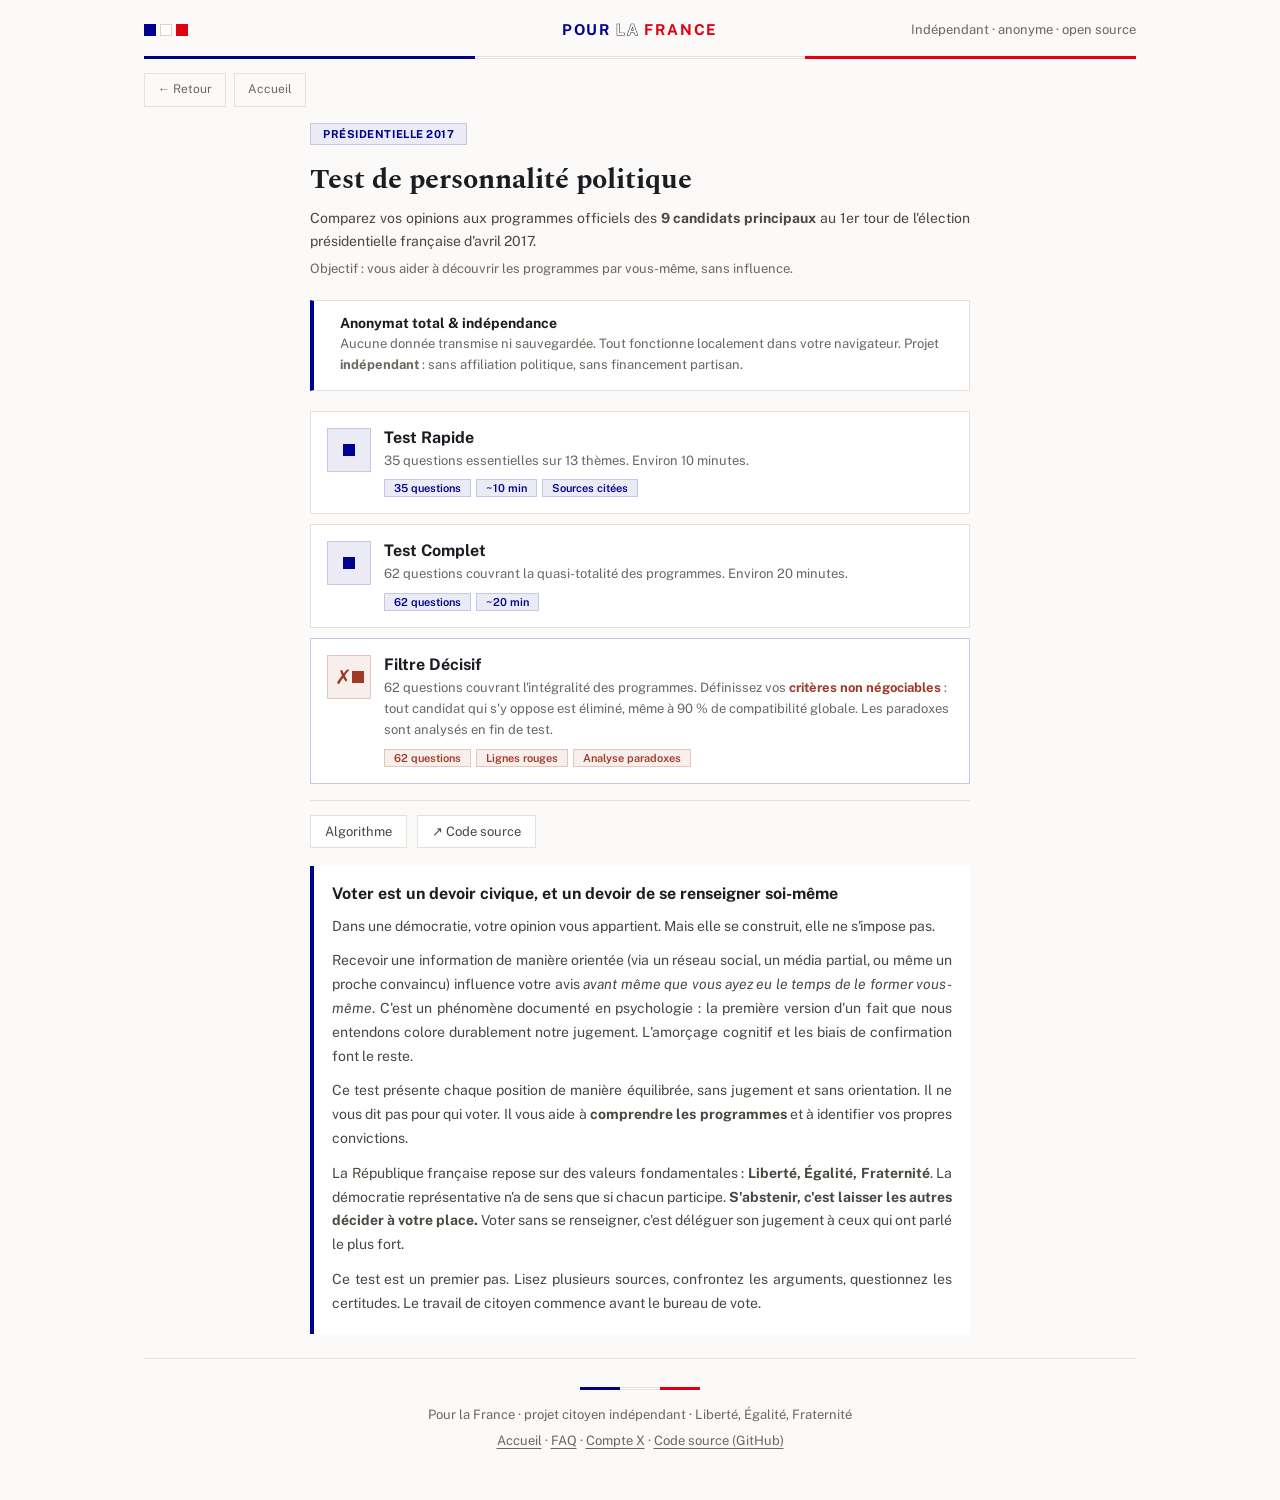
==== commit 59b34641: "Charte graphique commune, parcours raccourci et page FAQ - Charte commune "Pour la France" (charte.c" ====
--- a/2017/index.html
+++ b/2017/index.html
@@ -1,5 +1,5 @@
 <!--
-  Test de personnalité politique — Édition 2017
+  Test de personnalité politique : Édition 2017
   Copyright (C) 2025 @miseenproduvendredi
   Ce programme est distribué sous GNU Affero General Public License v3.0
   https://www.gnu.org/licenses/agpl-3.0.fr.html
@@ -13,38 +13,40 @@
 <meta charset="UTF-8">
 <link rel="icon" type="image/svg+xml" href="data:image/svg+xml,%3Csvg xmlns='http://www.w3.org/2000/svg' viewBox='0 0 3 2'%3E%3Crect width='1' height='2' fill='%23002395'/%3E%3Crect x='1' width='1' height='2' fill='%23fff'/%3E%3Crect x='2' width='1' height='2' fill='%23ED2939'/%3E%3C/svg%3E">
 <meta name="viewport" content="width=device-width, initial-scale=1.0">
+<link rel="preconnect" href="https://fonts.googleapis.com"><link rel="preconnect" href="https://fonts.gstatic.com" crossorigin><link href="https://fonts.googleapis.com/css2?family=Public+Sans:wght@400;500;600;700&family=Spectral:wght@600;700&display=swap" rel="stylesheet">
+<link rel="stylesheet" href="../charte.css">
 <title>Test politique 2017</title>
 <style>
 *{box-sizing:border-box;margin:0;padding:0}
 
 /* ─── LIGHT MODE (default) ─── */
 :root{
-  --bg:#f0f4fb;
+  --bg:#FBFAF8;
   --card:#ffffff;
-  --cb:#d0daea;
-  --c2:#e8eef8;
-  --t1:#0f1f3d;
-  --t2:#1e3560;
-  --t3:#4a6080;
-  --t4:#8a9ab8;
-  --ch:#dce8f8;
-  --ct:#2a5298;
-  --pb:#b8cce8;
-  --pri:#2563eb;
-  --pri2:#1d4ed8;
-  --priL:#eff6ff;
-  --priB:#bfdbfe;
-  --rg:#fef2f2;
-  --rt:#dc2626;
-  --rb:#fecaca;
-  --wg:#fffbeb;
-  --wt:#92400e;
-  --wb:#fcd34d;
-  --gk:#16a34a;
-  --gg:#f0fdf4;
-  --ig:#eff6ff;
-  --it:#2563eb;
-  --card-shadow:0 1px 4px rgba(37,99,235,.08), 0 0 0 .5px rgba(37,99,235,.10);
+  --cb:#E4E1DC;
+  --c2:#F3F1ED;
+  --t1:#1A1D21;
+  --t2:#4A4640;
+  --t3:#6B6660;
+  --t4:#6B6660;
+  --ch:#F3F1ED;
+  --ct:#000091;
+  --pb:#D8D4CE;
+  --pri:#000091;
+  --pri2:#1B1BC4;
+  --priL:#EBEBF6;
+  --priB:#C6C6E5;
+  --rg:#F7EFEC;
+  --rt:#A03A28;
+  --rb:#E3C6BD;
+  --wg:#F8F4E9;
+  --wt:#7A5A1F;
+  --wb:#D9C38A;
+  --gk:#2F6B4F;
+  --gg:#EEF3EF;
+  --ig:#EBEBF6;
+  --it:#000091;
+  --card-shadow:none;
 }
 
 /* ─── DARK MODE ─── */
@@ -58,31 +60,31 @@
   --t3:#8b949e;
   --t4:#484f58;
   --ch:#1c2128;
-  --ct:#79c0ff;
+  --ct:#9D9DFF;
   --pb:#30363d;
-  --pri:#3b82f6;
-  --pri2:#2563eb;
+  --pri:#8F8FFF;
+  --pri2:#A5A5FF;
   --priL:#0d2045;
   --priB:#1e3a5f;
   --rg:#2a1010;
   --rt:#f87171;
   --rb:#7f1d1d;
   --wg:#221a00;
-  --wt:#fcd34d;
+  --wt:#D9C38A;
   --wb:#92660a;
   --gk:#4ade80;
   --gg:#031a0a;
   --ig:#0d1a35;
-  --it:#79c0ff;
+  --it:#9D9DFF;
   --card-shadow:none;
 }
 
 html,body{background:var(--bg);min-height:100%}
-#W{background:var(--bg);min-height:100vh;padding:1rem .875rem}
-#A{max-width:660px;margin:0 auto}
-body,button{font-family:-apple-system,BlinkMacSystemFont,"Segoe UI",Arial,sans-serif}
-
-.qt{font-size:18px;font-weight:600;line-height:1.55;color:var(--t1);font-family:Georgia,serif}
+#W{background:var(--bg);min-height:100vh;padding:0}
+#A{max-width:688px;margin:0 auto;padding:1rem 14px 0}
+body,button{font-family:'Public Sans',-apple-system,BlinkMacSystemFont,"Segoe UI",Arial,sans-serif}
+
+.qt{font-size:18px;font-weight:600;line-height:1.55;color:var(--t1);font-family:'Spectral',Georgia,serif}
 .bm{font-size:14px;line-height:1.7;color:var(--t2);text-align:justify}
 .bs{font-size:13px;line-height:1.6;color:var(--t3)}
 .lb{font-size:11px;letter-spacing:.08em;text-transform:uppercase;font-weight:600;color:var(--t4)}
@@ -90,14 +92,14 @@
 .card{
   background:var(--card);
   border:.5px solid var(--cb);
-  border-radius:16px;
+  border-radius:0;
   padding:20px;
   margin-bottom:12px;
   box-shadow:var(--card-shadow);
 }
 .mc{
   display:flex;align-items:flex-start;gap:13px;padding:16px;
-  border:.5px solid var(--cb);border-radius:14px;
+  border:.5px solid var(--cb);border-radius:0;
   background:var(--card);cursor:pointer;
   transition:border-color .15s,transform .12s,box-shadow .12s;
   margin-bottom:10px;
@@ -106,14 +108,15 @@
 
 .mc.hi{border-color:var(--rb)}
 .mi{
-  width:44px;height:44px;border-radius:11px;
-  background:var(--priL);border:.5px solid var(--priB);
+  width:44px;height:44px;border-radius:0;
+  background:var(--priL);border:.5px solid var(--priB);color:var(--pri);
   display:flex;align-items:center;justify-content:center;font-size:20px;flex-shrink:0;
 }
+.mi::after{content:"";width:12px;height:12px;background:currentColor}
 
 /* ─── Answer buttons ─── */
 .ab{
-  width:100%;padding:11px 3px;border-radius:9px;
+  width:100%;padding:11px 3px;border-radius:0;
   border:1.5px solid var(--pb);background:var(--card);
   color:var(--t3);font-size:11px;text-align:center;
   cursor:pointer;line-height:1.35;transition:all .12s;
@@ -121,10 +124,9 @@
 }
 
 .ab.sn2{border:2.5px solid var(--rt);color:var(--rt);font-weight:700;background:var(--rg)}
-.ab.sn1{border:2px solid #ea580c;color:#c2410c;font-weight:600;background:#fff7ed}
-.dk .ab.sn1{background:#1c0a00;color:#fb923c}
+.ab.sn1{border:2px solid #C06B52;color:#c2410c;font-weight:600;background:#fff7ed}
 .ab.s0{border:2px solid var(--t1);color:var(--t1);font-weight:600;background:var(--ch)}
-.ab.s1{border:2px solid #16a34a;color:#15803d;font-weight:600;background:var(--gg)}
+.ab.s1{border:2px solid #2F6B4F;color:#2F6B4F;font-weight:600;background:var(--gg)}
 .ab.s2{border:2.5px solid var(--gk);color:var(--gk);font-weight:700;background:var(--gg)}
 .ab.sk{border:1.5px solid var(--pb);color:var(--t4);font-style:italic;background:var(--c2)}
 
@@ -132,7 +134,7 @@
 /* ─── Context toggle ─── */
 .db{
   display:flex;align-items:center;gap:8px;padding:10px 14px;
-  border-radius:10px;border:1.5px solid var(--priB);
+  border-radius:0;border:1.5px solid var(--priB);
   background:var(--priL);cursor:pointer;font-size:13px;
   color:var(--pri);margin-bottom:12px;transition:all .12s;
   width:100%;text-align:left;font-family:inherit;font-weight:600;
@@ -140,7 +142,7 @@
 .db:hover{background:var(--ch);border-color:var(--pri)}
 .db.on{background:var(--ch);border-color:var(--pri);color:var(--t1)}
 .dbox{
-  padding:15px;border-radius:11px;
+  padding:15px;border-radius:0;
   background:var(--c2);border:.5px solid var(--cb);
   margin-bottom:13px;line-height:1.8;
 }
@@ -151,57 +153,40 @@
 sup{font-size:9px;vertical-align:super;color:var(--pri);font-weight:700}
 
 /* ─── Progress ─── */
-.pb2{height:5px;background:var(--c2);border-radius:3px;overflow:hidden}
-.pf{height:100%;background:var(--pri);border-radius:3px;transition:width .4s}
+.pb2{height:5px;background:var(--c2);border-radius:0;overflow:hidden}
+.pf{height:100%;background:var(--pri);border-radius:0;transition:width .4s}
 
 /* ─── Buttons ─── */
 .pr{
   padding:11px 24px;background:var(--pri);color:#fff;
-  border:none;border-radius:9px;font-size:14px;font-weight:600;cursor:pointer;
+  border:none;border-radius:0;font-size:14px;font-weight:600;cursor:pointer;
   transition:background .12s;
 }
 .pr:hover{background:var(--pri2)}.pr:disabled{opacity:.3;cursor:not-allowed}
 .se{
   padding:8px 14px;background:var(--card);color:var(--t2);
-  border:1px solid var(--cb);border-radius:9px;font-size:13px;
+  border:1px solid var(--cb);border-radius:0;font-size:13px;
   cursor:pointer;font-family:inherit;transition:all .12s;
 }
 .se:hover{background:var(--priL);border-color:var(--priB);color:var(--pri)}
-.tb{
-  padding:6px 14px;border-radius:8px;
-  background:var(--priL);border:1px solid var(--priB);
-  color:var(--pri);font-size:12px;cursor:pointer;font-family:inherit;
-  font-weight:600;transition:all .12s;
-}
 .tb:hover{background:var(--ch)}
-.hb{
-  padding:7px 14px;background:transparent;
-  color:var(--t3);border:1px solid var(--cb);
-  border-radius:8px;font-size:12px;cursor:pointer;font-family:inherit;
-  transition:all .12s;
-}
-.hb:hover{color:var(--pri);border-color:var(--priB);background:var(--priL)}
 
 /* ─── Results ─── */
-.sc{background:var(--priL);border:1px solid var(--priB);border-radius:14px;padding:16px;margin-bottom:14px}
-.bar{height:9px;background:var(--c2);border-radius:4px;overflow:hidden;margin-top:4px}
-.bf{height:100%;border-radius:4px;width:0;transition:width 1.3s cubic-bezier(.22,1,.36,1)}
-.cr{border-radius:9px;margin-bottom:6px;border:.5px solid var(--cb);overflow:hidden;background:var(--card)}
-.cr.el{border-left:3px solid var(--rt)}.cr.tp{border-left:3px solid #16a34a}
+.sc{background:var(--priL);border:1px solid var(--priB);border-radius:0;padding:16px;margin-bottom:14px}
+.bar{height:9px;background:var(--c2);border-radius:0;overflow:hidden;margin-top:4px}
+.bf{height:100%;border-radius:0;width:0;transition:width 1.3s cubic-bezier(.22,1,.36,1)}
+.cr{border-radius:0;margin-bottom:6px;border:.5px solid var(--cb);overflow:hidden;background:var(--card)}
+.cr.el{border-left:3px solid var(--rt)}.cr.tp{border-left:3px solid #2F6B4F}
 .ch2{display:flex;justify-content:space-between;align-items:center;padding:11px 13px;cursor:pointer;transition:background .1s}
 .ch2:hover{background:var(--c2)}.cd{display:none;padding:11px 13px;border-top:.5px solid var(--cb);background:var(--c2)}.cd.op{display:block}
 .di{display:flex;gap:6px;padding:3px 0;font-size:12.5px;color:var(--t2);line-height:1.5;align-items:flex-start}
 .dot{width:5px;height:5px;border-radius:50%;flex-shrink:0;margin-top:4px}
 
 /* ─── Chips ─── */
-.ct{font-size:11px;padding:2px 9px;border-radius:8px;background:var(--priL);color:var(--pri);font-weight:600;border:.5px solid var(--priB)}
-.cr2{font-size:11px;padding:2px 9px;border-radius:8px;background:var(--rg);color:var(--rt);font-weight:600;border:.5px solid var(--rb)}
+.ct{font-size:11px;padding:2px 9px;border-radius:0;background:var(--priL);color:var(--pri);font-weight:600;border:.5px solid var(--priB)}
+.cr2{font-size:11px;padding:2px 9px;border-radius:0;background:var(--rg);color:var(--rt);font-weight:600;border:.5px solid var(--rb)}
 
 /* ─── Checkbox ─── */
-.cbr{display:flex;align-items:center;gap:10px;cursor:pointer;user-select:none;padding:4px 0;font-size:14px;color:var(--t2)}
-.cbb{width:16px;height:16px;border-radius:4px;border:1.5px solid var(--pb);background:var(--card);flex-shrink:0;display:flex;align-items:center;justify-content:center;transition:all .1s}
-.cbb.on{background:var(--pri);border-color:var(--pri)}.cbb.on::after{content:'✓';font-size:9px;color:#fff;font-weight:700}
-
 /* ─── Links ─── */
 .sa{color:var(--it);text-decoration:none;font-size:13px}.sa:hover{text-decoration:underline}
 
@@ -209,13 +194,13 @@
 .cv{
   background:var(--card);
   border-left:4px solid var(--pri);
-  border-radius:0 14px 14px 0;
+  border-radius:0;
   padding:18px;margin-top:18px;
   box-shadow:var(--card-shadow);
 }
 
 /* ─── Code block ─── */
-.cbk{border-radius:12px;overflow:hidden}
+.cbk{border-radius:0;overflow:hidden}
 .ck2{background:#1a2236;padding:10px 16px;display:flex;justify-content:space-between;align-items:center;flex-wrap:wrap;gap:8px}
 .cb2{background:#0d1117;padding:16px 18px;font-family:"SFMono-Regular","Fira Code",monospace;font-size:12px;color:#9be09a;line-height:1.85;overflow-x:auto}
 .cm2{color:#5a7fa0}.kw{color:#c792ea}.fn2{color:#82aaff}.nm{color:#f78c6c}
@@ -223,7 +208,7 @@
 /* ─── Theme badge ─── */
 .edition-badge{
   display:inline-flex;align-items:center;gap:6px;
-  padding:4px 12px;border-radius:20px;
+  padding:4px 12px;border-radius:0;
   background:var(--priL);border:1px solid var(--priB);
   font-size:11px;font-weight:700;color:var(--pri);
   letter-spacing:.05em;text-transform:uppercase;
@@ -242,95 +227,113 @@
   .mc:hover{border-color:var(--cb);transform:none;box-shadow:var(--card-shadow)}
 }
 </style>
+<style>
+.mc.sel{border-color:var(--pri)!important;border-width:2px!important}
+.mc.hi.sel{border-color:var(--rt)!important}
+</style>
 </head>
 <body>
-<div id="W"><div id="A"></div></div>
+<div id="W">
+<div class="plf"><div class="plf-wrap">
+<header class="plf-marque">
+  <span class="plf-drapeau" aria-hidden="true"><span></span><span></span><span></span></span>
+  <a class="plf-marque-nom" href="../index.html"><span class="plf-mot-bleu">Pour</span> <span class="plf-mot-blanc">la</span> <span class="plf-mot-rouge">France</span></a>
+  <span class="plf-marque-devise">Indépendant · anonyme · open source</span>
+</header>
+<div class="plf-filet-tricolore" aria-hidden="true"><span></span><span></span><span></span></div>
+<nav class="plf-nav">
+  <a href="../editions.html" onclick="plfRetour();return false">← Retour</a>
+  <a href="../index.html">Accueil</a>
+</nav>
+</div></div>
+<div id="A"></div>
+<div class="plf"><div class="plf-wrap"><footer class="plf-pied">
+  <div class="plf-filet-tricolore plf-filet-tricolore--court" aria-hidden="true"><span></span><span></span><span></span></div>
+  <p>Pour la France · projet citoyen indépendant · Liberté, Égalité, Fraternité</p>
+  <p>
+    <a href="../index.html">Accueil</a> ·
+    <a href="../faq.html">FAQ</a> ·
+    <a href="https://x.com/fracoiselibre" target="_blank" rel="noopener">Compte X</a> ·
+    <a href="https://github.com/pourlafrance/Test-de-personnalite-politique" target="_blank" rel="noopener">Code source (GitHub)</a>
+  </p>
+</footer></div></div>
+</div>
 <script>
-// ─── DEFAULT IS LIGHT MODE ───
+// Thème sombre retiré : dk reste false (les ternaires historiques sont inertes).
 let dk = false;
-function applyDk(){document.getElementById('W').className=dk?'dk':'';}
-applyDk();
-function tT(){dk=!dk;applyDk();R();}
-
-function lbl(type){
-  if(type==='pour') return dk
-    ?'<span style="font-size:11px;font-weight:700;padding:2px 9px;border-radius:6px;background:#031a0a;color:#4ade80;flex-shrink:0;margin-top:2px;white-space:nowrap">Pour</span>'
-    :'<span style="font-size:11px;font-weight:700;padding:2px 9px;border-radius:6px;background:#f0fdf4;color:#15803d;flex-shrink:0;margin-top:2px;white-space:nowrap;border:.5px solid #bbf7d0">Pour</span>';
-  return dk
-    ?'<span style="font-size:11px;font-weight:700;padding:2px 9px;border-radius:6px;background:#0d1a35;color:#79c0ff;flex-shrink:0;margin-top:2px;white-space:nowrap">Contre</span>'
-    :'<span style="font-size:11px;font-weight:700;padding:2px 9px;border-radius:6px;background:#eff6ff;color:#1d4ed8;flex-shrink:0;margin-top:2px;white-space:nowrap;border:.5px solid #bfdbfe">Contre</span>';
-}
+
+function lbl(type){return '<span style="font-size:11px;font-weight:700;padding:2px 0;width:64px;text-align:center;display:inline-block;border-radius:0;background:#EBEBF6;color:#1B1BC4;flex-shrink:0;margin-top:2px;white-space:nowrap;border:.5px solid #C6C6E5">'+(type==='pour'?'Pour':'Contre')+'</span>';}
 function argRow(type,text){
   return `<div style="display:flex;gap:8px;margin-bottom:9px;align-items:flex-start">${lbl(type)}<p style="font-size:13.5px;color:var(--t2);line-height:1.7;margin:0">${text}</p></div>`;
 }
 
-const TH=["💰 Économie","🌍 Immigration","🔒 Sécurité","🇪🇺 Europe","🌿 Écologie","🏥 Santé & Social","🏛️ Société","🗳️ Démocratie","⚖️ Valeurs","🌐 International","🎓 Éducation","🌾 Agriculture","💻 Numérique"];
+const TH=["Économie","Immigration","Sécurité"," Europe","Écologie","Santé & Social","Société","Démocratie","Valeurs","International","Éducation","Agriculture","Numérique"];
 const CK=["macron","lepen","fillon","melenchon","hamon","dpa","lassalle","poutou","arthaud"];
-const CV={macron:{n:"Emmanuel Macron",p:"En Marche!",c:"#D97706",sx:.30,sy:-.10},lepen:{n:"Marine Le Pen",p:"Front National",c:"#3B82F6",sx:0.75,sy:1.60},fillon:{n:"François Fillon",p:"Les Républicains",c:"#60A5FA",sx:1.10,sy:.60},melenchon:{n:"J.-L. Mélenchon",p:"France Insoumise",c:"#EF4444",sx:-1.85,sy:-.90},hamon:{n:"Benoît Hamon",p:"PS",c:"#EC4899",sx:-.60,sy:-.50},dpa:{n:"N. Dupont-Aignan",p:"Debout la France",c:"#A78BFA",sx:1.25,sy:1.10},lassalle:{n:"Jean Lassalle",p:"Résistons!",c:"#06B6D4",sx:.15,sy:.55},poutou:{n:"Philippe Poutou",p:"NPA",c:"#FB923C",sx:-1.90,sy:-1.60},arthaud:{n:"Nathalie Arthaud",p:"LO",c:"#F43F5E",sx:-1.85,sy:-1.45}};
+const CV={macron:{n:"Emmanuel Macron",p:"En Marche!",c:"#D97706",sx:.30,sy:-.10},lepen:{n:"Marine Le Pen",p:"Front National",c:"#000091",sx:0.75,sy:1.60},fillon:{n:"François Fillon",p:"Les Républicains",c:"#60A5FA",sx:1.10,sy:.60},melenchon:{n:"J.-L. Mélenchon",p:"France Insoumise",c:"#A03A28",sx:-1.85,sy:-.90},hamon:{n:"Benoît Hamon",p:"PS",c:"#EC4899",sx:-.60,sy:-.50},dpa:{n:"N. Dupont-Aignan",p:"Debout la France",c:"#A78BFA",sx:1.25,sy:1.10},lassalle:{n:"Jean Lassalle",p:"Résistons!",c:"#06B6D4",sx:.15,sy:.55},poutou:{n:"Philippe Poutou",p:"NPA",c:"#FB923C",sx:-1.90,sy:-1.60},arthaud:{n:"Nathalie Arthaud",p:"LO",c:"#F43F5E",sx:-1.85,sy:-1.45}};
 const SR={eco:[{l:"OFCE – Sciences Po",u:"https://www.ofce.sciences-po.fr"},{l:"France Stratégie",u:"https://www.strategie.gouv.fr"}],imm:[{l:"OFPRA",u:"https://www.ofpra.gouv.fr"},{l:"Vie-publique.fr",u:"https://www.vie-publique.fr"}],sec:[{l:"IHEMI",u:"https://www.ihemi.fr"},{l:"Vie-publique.fr",u:"https://www.vie-publique.fr"}],eu:[{l:"Toute l'Europe",u:"https://www.touteleurope.eu"},{l:"Vie-publique.fr",u:"https://www.vie-publique.fr"}],ecol:[{l:"Haut Conseil pour le Climat",u:"https://www.hautconseilclimat.fr"},{l:"ADEME",u:"https://www.ademe.fr"}],soc:[{l:"DREES",u:"https://drees.solidarites-sante.gouv.fr"},{l:"Cour des Comptes",u:"https://www.ccomptes.fr"}],soc2:[{l:"CCNE",u:"https://www.ccne-ethique.fr"},{l:"Vie-publique.fr",u:"https://www.vie-publique.fr"}],dem:[{l:"CEVIPOF – Sciences Po",u:"https://www.sciencespo.fr/cevipof"},{l:"Conseil Constitutionnel",u:"https://www.conseil-constitutionnel.fr"}],val:[{l:"INSEE",u:"https://www.insee.fr"},{l:"Vie-publique.fr",u:"https://www.vie-publique.fr"}],int:[{l:"IRSEM",u:"https://www.irsem.fr"},{l:"Institut Montaigne",u:"https://www.institutmontaigne.org"}],edu:[{l:"Ministère Éducation – DEPP",u:"https://www.education.gouv.fr"},{l:"Vie-publique.fr",u:"https://www.vie-publique.fr"}],agr:[{l:"INSEE Agreste",u:"https://agreste.agriculture.gouv.fr"},{l:"INRAE",u:"https://www.inrae.fr"}],num:[{l:"CNIL",u:"https://www.cnil.fr"},{l:"Vie-publique.fr",u:"https://www.vie-publique.fr"}]};
 
-const QD=[["L'État doit augmenter les dépenses publiques pour améliorer les services publics, quitte à creuser davantage la dette.","La dette française représentait 96,6\xa0% du PIB en 2016<sup>*</sup> (~\xa02\xa0160\xa0Mds€). Les dépenses publiques financent majoritairement la protection sociale (retraites, aides, chômage), la santé, l'éducation, le fonctionnement de l'État et le remboursement des intérêts de cette dette.","Ses partisans estiment que l'investissement public améliore le niveau de vie, réduit les inégalités et soutient la croissance économique à long terme.",'Ses opposants estiment que la maîtrise de la dette protège les générations futures, préserve la crédibilité financière de la France et laisse des marges de manœuvre en cas de crise.','eco',[['*',"INSEE/Eurostat, Comptes nationaux 2016 — <a href='https://www.insee.fr/fr/statistiques/serie/001558206' target='_blank'>insee.fr</a>"]]],
-["L'âge légal de départ à la retraite doit être abaissé à 60 ans pour les carrières longues.","L'âge légal de retraite a été relevé de 60 à 62\xa0ans par la loi du 9\xa0novembre\xa02010<sup>*</sup>. Pénibilité, espérance de vie en bonne santé et financement du système sont au cœur du débat de la campagne 2017.","Ses partisans estiment qu'un départ plus précoce est une juste reconnaissance de la pénibilité de certains métiers et permet aux travailleurs de profiter de leur retraite en bonne santé.","Ses opposants estiment que l'allongement progressif de la durée de cotisation est nécessaire pour assurer la viabilité financière du système et son équité entre générations.",'eco',[['*',"Loi n°\xa02010-1330 du 9\xa0novembre 2010 — <a href='https://www.legifrance.gouv.fr/loda/id/JORFTEXT000023022127' target='_blank'>legifrance.gouv.fr</a>"]]],
-['Le Salaire Minimum Interprofessionnel de Croissance (SMIC) doit être augmenté significativement.','Le SMIC brut était de 1\xa0480,27\xa0€ au 1er\xa0janvier\xa02017<sup>*</sup>, soit environ 1\xa0153\xa0€ nets. Il concerne directement environ 1,8\xa0million de travailleurs<sup>**</sup>.',"Ses partisans estiment qu'une hausse significative améliore le pouvoir d'achat des ménages les plus modestes et contribue à réduire les inégalités salariales.","Ses opposants estiment qu'une hausse trop rapide peut fragiliser les secteurs à faibles marges et les très petites entreprises, avec un risque de réduction des embauches.",'eco',[['*',"Décret n°\xa02016-1812 du 22\xa0décembre 2016 — <a href='https://www.legifrance.gouv.fr/loda/id/JORFTEXT000033686291' target='_blank'>legifrance.gouv.fr</a>"],['**',"DARES, Les bénéficiaires du SMIC 2017 — <a href='https://dares.travail-emploi.gouv.fr' target='_blank'>dares.travail-emploi.gouv.fr</a>"]]],
-['Un Impôt sur la Fortune (ISF) doit être maintenu, voire renforcé, pour les très hauts patrimoines.',"L'Impôt de Solidarité sur la Fortune (ISF) est en vigueur en 2017<sup>*</sup>. Il concerne les patrimoines nets supérieurs à 1,3\xa0million d'euros. Plusieurs candidats proposent de le supprimer ou de le réformer.","Ses partisans estiment que l'ISF est un instrument de justice fiscale permettant une meilleure redistribution des richesses et limitant la concentration du patrimoine.","Ses opposants estiment que cet impôt pénalise les entrepreneurs et pousse des capitaux à quitter la France, nuisant à l'investissement et à la compétitivité.",'eco',[['*',"Code général des impôts, art.\xa0885 A — <a href='https://www.legifrance.gouv.fr/codes/id/LEGISCTA000006191734/' target='_blank'>legifrance.gouv.fr</a>"]]],
-['Il faut réduire les prélèvements obligatoires pesant sur les entreprises pour favoriser la compétitivité.',"Les prélèvements sur les entreprises françaises comprennent les cotisations sociales patronales et diverses taxes. Leur niveau global est parmi les plus élevés de l'OCDE<sup>*</sup>. Le crédit d'impôt compétitivité emploi (CICE) a été instauré en 2013 pour alléger ce fardeau.","Ses partisans estiment que réduire ces prélèvements améliore la compétitivité des entreprises françaises, allège le coût du travail et favorise les créations d'emplois.","Ses opposants estiment que ce niveau garantit le financement du modèle de protection sociale et de services publics dont bénéficient l'ensemble des salariés et des citoyens.",'eco',[['*',"OCDE, Taxing Wages 2017 — <a href='https://www.oecd.org/fr/publication/taxing-wages-20725124.htm' target='_blank'>oecd.org</a>"]]],
-['La France doit protéger ses industries stratégiques de la concurrence internationale.',"La France a perdu environ 2\xa0millions d'emplois industriels entre 1980 et 2015<sup>*</sup>. La désindustrialisation est un thème central de la campagne 2017, notamment pour les territoires sinistrés.","Ses partisans estiment que protéger les secteurs stratégiques préserve l'emploi national, assure une souveraineté économique et évite une dépendance excessive à l'égard de fournisseurs étrangers.","Ses opposants estiment que l'ouverture à la concurrence internationale stimule l'innovation, maintient les prix à la consommation et renforce la compétitivité globale.",'eco',[['*',"INSEE, Tableaux de l'économie française 2017 — <a href='https://www.insee.fr/fr/statistiques/2015691' target='_blank'>insee.fr</a>"]]],
-["L'État est trop présent dans la vie économique et doit laisser davantage de place à l'initiative privée.","La France consacre environ 56,7\xa0% de son PIB aux dépenses publiques en 2016<sup>*</sup>, le taux le plus élevé de l'Union européenne.","Ses partisans estiment que réduire le poids de l'État libère l'initiative individuelle, stimule l'entrepreneuriat et améliore l'efficacité économique globale.","Ses opposants estiment que l'intervention de l'État garantit l'accès universel aux services essentiels, réduit les inégalités et assure une protection collective contre les aléas du marché.",'eco',[['*',"Eurostat, Dépenses publiques en % du PIB 2016 — <a href='https://ec.europa.eu/eurostat/databrowser/view/gov_10a_main' target='_blank'>ec.europa.eu</a>"]]],
-['Les flux migratoires vers la France doivent être fortement réduits.',"La France a délivré 262\xa0000 premiers titres de séjour en 2016<sup>*</sup>. L'immigration est un thème très présent dans la campagne, notamment avec la question des réfugiés arrivés en Europe depuis 2015.","Ses partisans estiment qu'une politique migratoire plus sélective et mieux contrôlée permet d'assurer une intégration de meilleure qualité et d'adapter les flux aux capacités d'accueil du pays.","Ses opposants estiment que l'immigration contribue à l'économie française, compense les déficits démographiques dans certains secteurs, et que la France a des engagements humanitaires et internationaux qui encadrent la gestion des flux.",'imm',[['*',"Ministère de l'Intérieur, Chiffres de l'immigration 2016 — <a href='https://www.immigration.interieur.gouv.fr' target='_blank'>immigration.interieur.gouv.fr</a>"]]],
-['Le droit du sol doit être supprimé ou fortement restreint.',"Le droit du sol permet d'obtenir la nationalité française en étant né sur le territoire de parents étrangers. Il coexiste avec le droit du sang depuis la loi du 26\xa0juin\xa01889<sup>*</sup>. Sa remise en cause est défendue par plusieurs candidats en 2017.","Ses partisans estiment que restreindre le droit du sol permet de mieux conditionner l'attribution de la nationalité à une démarche d'intégration effective et volontaire.","Ses opposants estiment que le droit du sol, inscrit dans la tradition républicaine depuis plus d'un siècle, favorise l'intégration des enfants nés sur le sol national et leur pleine appartenance à la communauté nationale.",'imm',[['*',"Art.\xa019-3 du Code civil — <a href='https://www.legifrance.gouv.fr/codes/article_lc/LEGIARTI000006419351' target='_blank'>legifrance.gouv.fr</a>"]]],
-["L'intégration des personnes immigrées nécessite davantage de moyens publics.","Le taux d'emploi des personnes immigrées est structurellement inférieur d'environ 10 points à la moyenne nationale. L'intégration touche le logement, l'emploi, la langue et l'éducation.","Ses partisans estiment qu'investir dans l'intégration — formation linguistique, accès à l'emploi, accompagnement social — est efficace pour la cohésion nationale et bénéfique économiquement.","Ses opposants estiment que conditionner l'accueil à des critères préalables d'intégration permet de mieux cibler les ressources disponibles et d'assurer une insertion plus durable.",'imm',[]],
-['Les peines de prison doivent être significativement alourdies pour les crimes graves.','La France compte environ 68\xa0000 détenus pour 58\xa0000 places disponibles en 2017<sup>*</sup>. Le taux de récidive est estimé à environ 40\xa0% dans les cinq ans suivant la libération<sup>**</sup>.',"Ses partisans estiment que des peines plus sévères ont un effet dissuasif sur les crimes graves et répondent à l'attente de protection de la société et de justice pour les victimes.",'Ses opposants estiment que renforcer les dispositifs de réinsertion est la voie la plus efficace pour réduire durablement la récidive.','sec',[['*',"Ministère de la Justice, Statistiques pénitentiaires 2017 — <a href='https://www.justice.gouv.fr/statistiques.html' target='_blank'>justice.gouv.fr</a>"],['**',"Ministère de la Justice, Chiffres clés de la Justice 2017 — <a href='https://www.justice.gouv.fr/documentation/publications/les-chiffres-cles-de-la-justice' target='_blank'>justice.gouv.fr</a>"]]],
-["La France doit recruter davantage de forces de l'ordre.",'La France comptait environ 145\xa0000 policiers nationaux et 98\xa0000 gendarmes en 2017<sup>*</sup>. Le contexte des attentats terroristes de 2015-2016 a relancé le débat sur les effectifs.',"Ses partisans estiment que davantage de forces de l'ordre améliore la présence sur le terrain, renforce le sentiment de sécurité et permet une réponse plus rapide aux infractions.","Ses opposants estiment qu'une approche sociale et préventive est plus efficace pour réduire la délinquance à long terme.",'sec',[['*',"Ministère de l'Intérieur, Rapport annuel de performances 2017 — <a href='https://www.budget.gouv.fr' target='_blank'>budget.gouv.fr</a>"]]],
-['La légalisation du cannabis à usage récréatif doit être envisagée.',"Le cannabis est la substance illicite la plus consommée en France — environ 700\xa0000 consommateurs quotidiens selon l'OFDT<sup>*</sup>. La France est l'un des pays où la consommation est la plus répandue en Europe malgré l'interdiction.",'Ses partisans estiment que la légalisation encadrée permet de contrôler la qualité, de réduire les trafics criminels, de dégager des recettes fiscales et de traiter la consommation comme un enjeu de santé publique.',"Ses opposants estiment que maintenir l'interdiction envoie un signal clair sur les risques sanitaires, notamment pour les jeunes, et évite de normaliser l'usage d'une substance psychoactive.",'sec',[['*',"OFDT, Drogues et addictions, données essentielles 2017 — <a href='https://www.ofdt.fr' target='_blank'>ofdt.fr</a>"]]],
-["La France doit récupérer des compétences souveraines vis-à-vis de l'Union européenne.","Le Brexit, décidé par référendum en juin\xa02016<sup>*</sup>, a relancé le débat européen dans toute l'UE. En France, plusieurs candidats défendent un « plan B » ou une renégociation des traités. Depuis Maastricht (1992), la France a transféré à l'UE sa politique monétaire, commerciale et ses règles budgétaires.",'Ses partisans estiment que récupérer certaines compétences permettrait à la France de mener des politiques plus adaptées à ses besoins spécifiques et de restaurer un contrôle démocratique direct.',"Ses opposants estiment que ces transferts permettent à la France de peser davantage dans les négociations mondiales et de bénéficier d'un espace économique intégré plus efficace.",'eu',[['*',"Résultat du référendum britannique, 23\xa0juin 2016 — <a href='https://www.touteleurope.eu/fonctionnement-de-l-ue/le-brexit/' target='_blank'>touteleurope.eu</a>"]]],
-["L'Union européenne est globalement bénéfique pour la France.","La France est l'un des principaux bénéficiaires des fonds structurels européens. L'UE représente environ 60\xa0% du commerce extérieur français<sup>*</sup>. En 2017, l'UE traverse une crise de légitimité après le Brexit et la montée des partis eurosceptiques.","Ses partisans estiment que l'Union européenne garantit la paix sur le continent, crée des solidarités économiques et renforce le poids de la France dans les négociations mondiales.",'Ses opposants estiment que certaines règles européennes limitent la capacité des États membres à mener des politiques souveraines adaptées à leur situation propre.','eu',[['*',"Douanes françaises, Commerce extérieur de la France 2016 — <a href='https://www.douane.gouv.fr' target='_blank'>douane.gouv.fr</a>"]]],
-['La transition écologique doit être une priorité absolue, même si elle implique des efforts économiques importants.',"L'Accord de Paris sur le climat a été signé en décembre\xa02015 et ratifié par la France en 2016<sup>*</sup>. Le GIEC (rapport AR5, 2014<sup>**</sup>) préconisait une réduction significative des émissions. La France s'est engagée à la neutralité carbone à long terme.",'Ses partisans estiment que faire de la transition écologique une priorité absolue est la seule voie pour éviter des catastrophes climatiques dont le coût humain serait bien supérieur aux investissements nécessaires.',"Ses opposants estiment qu'une transition dont le rythme n'est pas adapté aux capacités économiques risque de peser disproportionnellement sur les ménages modestes et d'affaiblir la compétitivité française.",'ecol',[['*',"Loi n°\xa02016-786 du 15\xa0juin 2016 ratifiant l'Accord de Paris — <a href='https://www.legifrance.gouv.fr/loda/id/JORFTEXT000032760792' target='_blank'>legifrance.gouv.fr</a>"],['**',"GIEC, Cinquième rapport d'évaluation (AR5), 2014 — <a href='https://www.ipcc.ch/assessment-report/ar5/' target='_blank'>ipcc.ch</a>"]]],
-["L'énergie nucléaire doit rester une composante importante du mix énergétique français.","La France a produit environ 72\xa0% de son électricité par fission nucléaire en 2016<sup>*</sup>. La loi de transition énergétique (2015) prévoit de ramener cette part à 50\xa0% d'ici 2025.","Ses partisans estiment que l'énergie nucléaire garantit une électricité peu carbonée, une indépendance énergétique durable et des prix stables.","Ses opposants estiment qu'il faut accélérer la transition vers les énergies renouvelables, en raison des risques d'accident, des défis liés aux déchets radioactifs et du coût du démantèlement.",'ecol',[['*',"RTE, Bilan électrique 2016 — <a href='https://bilan-electrique-2016.rte-france.com/' target='_blank'>rte-france.com</a>"]]],
-['Les activités très polluantes doivent être beaucoup plus fortement taxées.','La taxe carbone (contribution climat énergie), instaurée en 2014<sup>*</sup>, augmente progressivement le prix des énergies fossiles. Son niveau en 2017 est de 22\xa0€/tonne de CO₂ — nettement en dessous des 100\xa0€ préconisés par certains économistes.','Ses partisans estiment que taxer plus fortement les activités polluantes incite les entreprises et les ménages à modifier leurs comportements et à investir dans des alternatives moins émettrices.',"Ses opposants estiment que cette forme de taxation peut pénaliser des ménages qui n'ont pas encore accès à des alternatives abordables.",'ecol',[['*',"Loi n°\xa02013-1278 du 29\xa0décembre 2013 de finances pour 2014, art.\xa069 — <a href='https://www.legifrance.gouv.fr' target='_blank'>legifrance.gouv.fr</a>"]]],
-['Le système de santé doit rester entièrement public, sans aucune privatisation.',"La Sécurité Sociale couvre environ 77,8\xa0% des dépenses courantes de santé en France en 2015<sup>*</sup>. Des déserts médicaux et des tensions sur l'hôpital public alimentent le débat sur le modèle de santé.","Ses partisans estiment que maintenir un système entièrement public garantit l'égalité d'accès aux soins pour tous les citoyens et préserve le principe de solidarité nationale.","Ses opposants estiment qu'une part de gestion privée peut améliorer l'efficacité organisationnelle, réduire les délais d'attente et moderniser l'offre de soins.",'soc',[['*',"DREES, Comptes de la santé 2016 — <a href='https://drees.solidarites-sante.gouv.fr' target='_blank'>drees.solidarites-sante.gouv.fr</a>"]]],
-["Les aides sociales (Revenu de Solidarité Active, allocations) doivent être conditionnées à une démarche active de retour à l'emploi.","Le Revenu de Solidarité Active (RSA) concerne environ 1,8\xa0million de foyers bénéficiaires en 2016<sup>*</sup>, pour un montant mensuel de 535,17\xa0€ pour une personne seule. Son accompagnement vers l'emploi est jugé insuffisant par plusieurs rapports.","Ses partisans estiment que conditionner les aides à une démarche d'insertion active favorise le retour vers l'emploi et accompagne les bénéficiaires dans un parcours de réinsertion.","Ses opposants estiment que les aides sociales doivent soutenir inconditionnellement les personnes en difficulté, dont les obstacles au retour à l'emploi sont souvent structurels.",'soc',[['*',"DREES, Minima sociaux et prestations sociales 2017 — <a href='https://drees.solidarites-sante.gouv.fr' target='_blank'>drees.solidarites-sante.gouv.fr</a>"]]],
-["L'État doit construire massivement des logements sociaux pour répondre à la crise du logement.","Environ 1,8\xa0million de ménages sont en attente d'un logement social en 2016<sup>*</sup>. Les prix immobiliers ont fortement augmenté dans les grandes métropoles, rendant difficile l'accès au logement pour les revenus modestes.","Ses partisans estiment que construire massivement des logements sociaux est le moyen le plus direct pour l'État d'assurer un accès au logement digne pour les ménages les plus modestes.","Ses opposants estiment que simplifier les règles d'urbanisme et libérer le marché immobilier permettrait d'augmenter l'offre globale et de faire baisser les prix.",'soc',[['*',"Ministère du Logement, Rapport sur les demandes de logement social 2016 — <a href='https://www.cohesion-territoires.gouv.fr' target='_blank'>cohesion-territoires.gouv.fr</a>"]]],
-["Les signes religieux ostensibles doivent être davantage limités dans l'espace public.","La loi du 9\xa0décembre\xa01905<sup>*</sup> pose le principe de séparation de l'Église et de l'État. La loi du 15\xa0mars\xa02004<sup>**</sup> interdit les signes religieux ostentatoires dans les établissements scolaires publics. Le débat sur le voile dans l'espace public et les universités est vif en 2017.","Ses partisans estiment que limiter davantage les signes religieux dans l'espace public renforce la neutralité commune et permet à chaque citoyen d'interagir dans un cadre partagé.","Ses opposants estiment que les règles actuelles offrent un équilibre satisfaisant et que les étendre davantage porterait atteinte à la liberté de conscience et d'expression religieuse.",'soc2',[['*',"Loi du 9\xa0décembre 1905 — <a href='https://www.legifrance.gouv.fr/loda/id/LEGITEXT000006070169' target='_blank'>legifrance.gouv.fr</a>"],['**',"Loi n°\xa02004-228 du 15\xa0mars 2004 — <a href='https://www.legifrance.gouv.fr/loda/id/JORFTEXT000000417977' target='_blank'>legifrance.gouv.fr</a>"]]],
-['Le droit au mariage doit être ouvert à tous les couples, quelle que soit leur orientation sexuelle.',"Le mariage pour tous a été légalisé en France par la loi du 17\xa0mai\xa02013<sup>*</sup>. En 2017, certains candidats s'engagent à l'abroger, d'autres à l'étendre (PMA, GPA).","Ses partisans estiment que l'égalité des droits doit s'appliquer à tous les couples sans distinction, et que le droit au mariage est un droit fondamental.","Ses opposants estiment que le mariage correspond à une institution fondée sur la complémentarité des sexes et que d'autres formes de reconnaissance juridique pourraient répondre aux besoins des couples de même sexe.",'soc2',[['*',"Loi n°\xa02013-404 du 17\xa0mai 2013 — <a href='https://www.legifrance.gouv.fr/loda/id/JORFTEXT000027414540' target='_blank'>legifrance.gouv.fr</a>"]]],
+const QD=[["L'État doit augmenter les dépenses publiques pour améliorer les services publics, quitte à creuser davantage la dette.","La dette française représentait 96,6\xa0% du PIB en 2016<sup>*</sup> (~\xa02\xa0160\xa0Mds€). Les dépenses publiques financent majoritairement la protection sociale (retraites, aides, chômage), la santé, l'éducation, le fonctionnement de l'État et le remboursement des intérêts de cette dette.","Ses partisans estiment que l'investissement public améliore le niveau de vie, réduit les inégalités et soutient la croissance économique à long terme.",'Ses opposants estiment que la maîtrise de la dette protège les générations futures, préserve la crédibilité financière de la France et laisse des marges de manœuvre en cas de crise.','eco',[['*',"INSEE/Eurostat, Comptes nationaux 2016 : <a href='https://www.insee.fr/fr/statistiques/serie/001558206' target='_blank'>insee.fr</a>"]]],
+["L'âge légal de départ à la retraite doit être abaissé à 60 ans pour les carrières longues.","L'âge légal de retraite a été relevé de 60 à 62\xa0ans par la loi du 9\xa0novembre\xa02010<sup>*</sup>. Pénibilité, espérance de vie en bonne santé et financement du système sont au cœur du débat de la campagne 2017.","Ses partisans estiment qu'un départ plus précoce est une juste reconnaissance de la pénibilité de certains métiers et permet aux travailleurs de profiter de leur retraite en bonne santé.","Ses opposants estiment que l'allongement progressif de la durée de cotisation est nécessaire pour assurer la viabilité financière du système et son équité entre générations.",'eco',[['*',"Loi n°\xa02010-1330 du 9\xa0novembre 2010 : <a href='https://www.legifrance.gouv.fr/loda/id/JORFTEXT000023022127' target='_blank'>legifrance.gouv.fr</a>"]]],
+['Le Salaire Minimum Interprofessionnel de Croissance (SMIC) doit être augmenté significativement.','Le SMIC brut était de 1\xa0480,27\xa0€ au 1er\xa0janvier\xa02017<sup>*</sup>, soit environ 1\xa0153\xa0€ nets. Il concerne directement environ 1,8\xa0million de travailleurs<sup>**</sup>.',"Ses partisans estiment qu'une hausse significative améliore le pouvoir d'achat des ménages les plus modestes et contribue à réduire les inégalités salariales.","Ses opposants estiment qu'une hausse trop rapide peut fragiliser les secteurs à faibles marges et les très petites entreprises, avec un risque de réduction des embauches.",'eco',[['*',"Décret n°\xa02016-1812 du 22\xa0décembre 2016 : <a href='https://www.legifrance.gouv.fr/loda/id/JORFTEXT000033686291' target='_blank'>legifrance.gouv.fr</a>"],['**',"DARES, Les bénéficiaires du SMIC 2017 : <a href='https://dares.travail-emploi.gouv.fr' target='_blank'>dares.travail-emploi.gouv.fr</a>"]]],
+['Un Impôt sur la Fortune (ISF) doit être maintenu, voire renforcé, pour les très hauts patrimoines.',"L'Impôt de Solidarité sur la Fortune (ISF) est en vigueur en 2017<sup>*</sup>. Il concerne les patrimoines nets supérieurs à 1,3\xa0million d'euros. Plusieurs candidats proposent de le supprimer ou de le réformer.","Ses partisans estiment que l'ISF est un instrument de justice fiscale permettant une meilleure redistribution des richesses et limitant la concentration du patrimoine.","Ses opposants estiment que cet impôt pénalise les entrepreneurs et pousse des capitaux à quitter la France, nuisant à l'investissement et à la compétitivité.",'eco',[['*',"Code général des impôts, art.\xa0885 A : <a href='https://www.legifrance.gouv.fr/codes/id/LEGISCTA000006191734/' target='_blank'>legifrance.gouv.fr</a>"]]],
+['Il faut réduire les prélèvements obligatoires pesant sur les entreprises pour favoriser la compétitivité.',"Les prélèvements sur les entreprises françaises comprennent les cotisations sociales patronales et diverses taxes. Leur niveau global est parmi les plus élevés de l'OCDE<sup>*</sup>. Le crédit d'impôt compétitivité emploi (CICE) a été instauré en 2013 pour alléger ce fardeau.","Ses partisans estiment que réduire ces prélèvements améliore la compétitivité des entreprises françaises, allège le coût du travail et favorise les créations d'emplois.","Ses opposants estiment que ce niveau garantit le financement du modèle de protection sociale et de services publics dont bénéficient l'ensemble des salariés et des citoyens.",'eco',[['*',"OCDE, Taxing Wages 2017 : <a href='https://www.oecd.org/fr/publication/taxing-wages-20725124.htm' target='_blank'>oecd.org</a>"]]],
+['La France doit protéger ses industries stratégiques de la concurrence internationale.',"La France a perdu environ 2\xa0millions d'emplois industriels entre 1980 et 2015<sup>*</sup>. La désindustrialisation est un thème central de la campagne 2017, notamment pour les territoires sinistrés.","Ses partisans estiment que protéger les secteurs stratégiques préserve l'emploi national, assure une souveraineté économique et évite une dépendance excessive à l'égard de fournisseurs étrangers.","Ses opposants estiment que l'ouverture à la concurrence internationale stimule l'innovation, maintient les prix à la consommation et renforce la compétitivité globale.",'eco',[['*',"INSEE, Tableaux de l'économie française 2017 : <a href='https://www.insee.fr/fr/statistiques/2015691' target='_blank'>insee.fr</a>"]]],
+["L'État est trop présent dans la vie économique et doit laisser davantage de place à l'initiative privée.","La France consacre environ 56,7\xa0% de son PIB aux dépenses publiques en 2016<sup>*</sup>, le taux le plus élevé de l'Union européenne.","Ses partisans estiment que réduire le poids de l'État libère l'initiative individuelle, stimule l'entrepreneuriat et améliore l'efficacité économique globale.","Ses opposants estiment que l'intervention de l'État garantit l'accès universel aux services essentiels, réduit les inégalités et assure une protection collective contre les aléas du marché.",'eco',[['*',"Eurostat, Dépenses publiques en % du PIB 2016 : <a href='https://ec.europa.eu/eurostat/databrowser/view/gov_10a_main' target='_blank'>ec.europa.eu</a>"]]],
+['Les flux migratoires vers la France doivent être fortement réduits.',"La France a délivré 262\xa0000 premiers titres de séjour en 2016<sup>*</sup>. L'immigration est un thème très présent dans la campagne, notamment avec la question des réfugiés arrivés en Europe depuis 2015.","Ses partisans estiment qu'une politique migratoire plus sélective et mieux contrôlée permet d'assurer une intégration de meilleure qualité et d'adapter les flux aux capacités d'accueil du pays.","Ses opposants estiment que l'immigration contribue à l'économie française, compense les déficits démographiques dans certains secteurs, et que la France a des engagements humanitaires et internationaux qui encadrent la gestion des flux.",'imm',[['*',"Ministère de l'Intérieur, Chiffres de l'immigration 2016 : <a href='https://www.immigration.interieur.gouv.fr' target='_blank'>immigration.interieur.gouv.fr</a>"]]],
+['Le droit du sol doit être supprimé ou fortement restreint.',"Le droit du sol permet d'obtenir la nationalité française en étant né sur le territoire de parents étrangers. Il coexiste avec le droit du sang depuis la loi du 26\xa0juin\xa01889<sup>*</sup>. Sa remise en cause est défendue par plusieurs candidats en 2017.","Ses partisans estiment que restreindre le droit du sol permet de mieux conditionner l'attribution de la nationalité à une démarche d'intégration effective et volontaire.","Ses opposants estiment que le droit du sol, inscrit dans la tradition républicaine depuis plus d'un siècle, favorise l'intégration des enfants nés sur le sol national et leur pleine appartenance à la communauté nationale.",'imm',[['*',"Art.\xa019-3 du Code civil : <a href='https://www.legifrance.gouv.fr/codes/article_lc/LEGIARTI000006419351' target='_blank'>legifrance.gouv.fr</a>"]]],
+["L'intégration des personnes immigrées nécessite davantage de moyens publics.","Le taux d'emploi des personnes immigrées est structurellement inférieur d'environ 10 points à la moyenne nationale. L'intégration touche le logement, l'emploi, la langue et l'éducation.","Ses partisans estiment qu'investir dans l'intégration : formation linguistique, accès à l'emploi, accompagnement social : est efficace pour la cohésion nationale et bénéfique économiquement.","Ses opposants estiment que conditionner l'accueil à des critères préalables d'intégration permet de mieux cibler les ressources disponibles et d'assurer une insertion plus durable.",'imm',[]],
+['Les peines de prison doivent être significativement alourdies pour les crimes graves.','La France compte environ 68\xa0000 détenus pour 58\xa0000 places disponibles en 2017<sup>*</sup>. Le taux de récidive est estimé à environ 40\xa0% dans les cinq ans suivant la libération<sup>**</sup>.',"Ses partisans estiment que des peines plus sévères ont un effet dissuasif sur les crimes graves et répondent à l'attente de protection de la société et de justice pour les victimes.",'Ses opposants estiment que renforcer les dispositifs de réinsertion est la voie la plus efficace pour réduire durablement la récidive.','sec',[['*',"Ministère de la Justice, Statistiques pénitentiaires 2017 : <a href='https://www.justice.gouv.fr/statistiques.html' target='_blank'>justice.gouv.fr</a>"],['**',"Ministère de la Justice, Chiffres clés de la Justice 2017 : <a href='https://www.justice.gouv.fr/documentation/publications/les-chiffres-cles-de-la-justice' target='_blank'>justice.gouv.fr</a>"]]],
+["La France doit recruter davantage de forces de l'ordre.",'La France comptait environ 145\xa0000 policiers nationaux et 98\xa0000 gendarmes en 2017<sup>*</sup>. Le contexte des attentats terroristes de 2015-2016 a relancé le débat sur les effectifs.',"Ses partisans estiment que davantage de forces de l'ordre améliore la présence sur le terrain, renforce le sentiment de sécurité et permet une réponse plus rapide aux infractions.","Ses opposants estiment qu'une approche sociale et préventive est plus efficace pour réduire la délinquance à long terme.",'sec',[['*',"Ministère de l'Intérieur, Rapport annuel de performances 2017 : <a href='https://www.budget.gouv.fr' target='_blank'>budget.gouv.fr</a>"]]],
+['La légalisation du cannabis à usage récréatif doit être envisagée.',"Le cannabis est la substance illicite la plus consommée en France : environ 700\xa0000 consommateurs quotidiens selon l'OFDT<sup>*</sup>. La France est l'un des pays où la consommation est la plus répandue en Europe malgré l'interdiction.",'Ses partisans estiment que la légalisation encadrée permet de contrôler la qualité, de réduire les trafics criminels, de dégager des recettes fiscales et de traiter la consommation comme un enjeu de santé publique.',"Ses opposants estiment que maintenir l'interdiction envoie un signal clair sur les risques sanitaires, notamment pour les jeunes, et évite de normaliser l'usage d'une substance psychoactive.",'sec',[['*',"OFDT, Drogues et addictions, données essentielles 2017 : <a href='https://www.ofdt.fr' target='_blank'>ofdt.fr</a>"]]],
+["La France doit récupérer des compétences souveraines vis-à-vis de l'Union européenne.","Le Brexit, décidé par référendum en juin\xa02016<sup>*</sup>, a relancé le débat européen dans toute l'UE. En France, plusieurs candidats défendent un « plan B » ou une renégociation des traités. Depuis Maastricht (1992), la France a transféré à l'UE sa politique monétaire, commerciale et ses règles budgétaires.",'Ses partisans estiment que récupérer certaines compétences permettrait à la France de mener des politiques plus adaptées à ses besoins spécifiques et de restaurer un contrôle démocratique direct.',"Ses opposants estiment que ces transferts permettent à la France de peser davantage dans les négociations mondiales et de bénéficier d'un espace économique intégré plus efficace.",'eu',[['*',"Résultat du référendum britannique, 23\xa0juin 2016 : <a href='https://www.touteleurope.eu/fonctionnement-de-l-ue/le-brexit/' target='_blank'>touteleurope.eu</a>"]]],
+["L'Union européenne est globalement bénéfique pour la France.","La France est l'un des principaux bénéficiaires des fonds structurels européens. L'UE représente environ 60\xa0% du commerce extérieur français<sup>*</sup>. En 2017, l'UE traverse une crise de légitimité après le Brexit et la montée des partis eurosceptiques.","Ses partisans estiment que l'Union européenne garantit la paix sur le continent, crée des solidarités économiques et renforce le poids de la France dans les négociations mondiales.",'Ses opposants estiment que certaines règles européennes limitent la capacité des États membres à mener des politiques souveraines adaptées à leur situation propre.','eu',[['*',"Douanes françaises, Commerce extérieur de la France 2016 : <a href='https://www.douane.gouv.fr' target='_blank'>douane.gouv.fr</a>"]]],
+['La transition écologique doit être une priorité absolue, même si elle implique des efforts économiques importants.',"L'Accord de Paris sur le climat a été signé en décembre\xa02015 et ratifié par la France en 2016<sup>*</sup>. Le GIEC (rapport AR5, 2014<sup>**</sup>) préconisait une réduction significative des émissions. La France s'est engagée à la neutralité carbone à long terme.",'Ses partisans estiment que faire de la transition écologique une priorité absolue est la seule voie pour éviter des catastrophes climatiques dont le coût humain serait bien supérieur aux investissements nécessaires.',"Ses opposants estiment qu'une transition dont le rythme n'est pas adapté aux capacités économiques risque de peser disproportionnellement sur les ménages modestes et d'affaiblir la compétitivité française.",'ecol',[['*',"Loi n°\xa02016-786 du 15\xa0juin 2016 ratifiant l'Accord de Paris : <a href='https://www.legifrance.gouv.fr/loda/id/JORFTEXT000032760792' target='_blank'>legifrance.gouv.fr</a>"],['**',"GIEC, Cinquième rapport d'évaluation (AR5), 2014 : <a href='https://www.ipcc.ch/assessment-report/ar5/' target='_blank'>ipcc.ch</a>"]]],
+["L'énergie nucléaire doit rester une composante importante du mix énergétique français.","La France a produit environ 72\xa0% de son électricité par fission nucléaire en 2016<sup>*</sup>. La loi de transition énergétique (2015) prévoit de ramener cette part à 50\xa0% d'ici 2025.","Ses partisans estiment que l'énergie nucléaire garantit une électricité peu carbonée, une indépendance énergétique durable et des prix stables.","Ses opposants estiment qu'il faut accélérer la transition vers les énergies renouvelables, en raison des risques d'accident, des défis liés aux déchets radioactifs et du coût du démantèlement.",'ecol',[['*',"RTE, Bilan électrique 2016 : <a href='https://bilan-electrique-2016.rte-france.com/' target='_blank'>rte-france.com</a>"]]],
+['Les activités très polluantes doivent être beaucoup plus fortement taxées.','La taxe carbone (contribution climat énergie), instaurée en 2014<sup>*</sup>, augmente progressivement le prix des énergies fossiles. Son niveau en 2017 est de 22\xa0€/tonne de CO₂ : nettement en dessous des 100\xa0€ préconisés par certains économistes.','Ses partisans estiment que taxer plus fortement les activités polluantes incite les entreprises et les ménages à modifier leurs comportements et à investir dans des alternatives moins émettrices.',"Ses opposants estiment que cette forme de taxation peut pénaliser des ménages qui n'ont pas encore accès à des alternatives abordables.",'ecol',[['*',"Loi n°\xa02013-1278 du 29\xa0décembre 2013 de finances pour 2014, art.\xa069 : <a href='https://www.legifrance.gouv.fr' target='_blank'>legifrance.gouv.fr</a>"]]],
+['Le système de santé doit rester entièrement public, sans aucune privatisation.',"La Sécurité Sociale couvre environ 77,8\xa0% des dépenses courantes de santé en France en 2015<sup>*</sup>. Des déserts médicaux et des tensions sur l'hôpital public alimentent le débat sur le modèle de santé.","Ses partisans estiment que maintenir un système entièrement public garantit l'égalité d'accès aux soins pour tous les citoyens et préserve le principe de solidarité nationale.","Ses opposants estiment qu'une part de gestion privée peut améliorer l'efficacité organisationnelle, réduire les délais d'attente et moderniser l'offre de soins.",'soc',[['*',"DREES, Comptes de la santé 2016 : <a href='https://drees.solidarites-sante.gouv.fr' target='_blank'>drees.solidarites-sante.gouv.fr</a>"]]],
+["Les aides sociales (Revenu de Solidarité Active, allocations) doivent être conditionnées à une démarche active de retour à l'emploi.","Le Revenu de Solidarité Active (RSA) concerne environ 1,8\xa0million de foyers bénéficiaires en 2016<sup>*</sup>, pour un montant mensuel de 535,17\xa0€ pour une personne seule. Son accompagnement vers l'emploi est jugé insuffisant par plusieurs rapports.","Ses partisans estiment que conditionner les aides à une démarche d'insertion active favorise le retour vers l'emploi et accompagne les bénéficiaires dans un parcours de réinsertion.","Ses opposants estiment que les aides sociales doivent soutenir inconditionnellement les personnes en difficulté, dont les obstacles au retour à l'emploi sont souvent structurels.",'soc',[['*',"DREES, Minima sociaux et prestations sociales 2017 : <a href='https://drees.solidarites-sante.gouv.fr' target='_blank'>drees.solidarites-sante.gouv.fr</a>"]]],
+["L'État doit construire massivement des logements sociaux pour répondre à la crise du logement.","Environ 1,8\xa0million de ménages sont en attente d'un logement social en 2016<sup>*</sup>. Les prix immobiliers ont fortement augmenté dans les grandes métropoles, rendant difficile l'accès au logement pour les revenus modestes.","Ses partisans estiment que construire massivement des logements sociaux est le moyen le plus direct pour l'État d'assurer un accès au logement digne pour les ménages les plus modestes.","Ses opposants estiment que simplifier les règles d'urbanisme et libérer le marché immobilier permettrait d'augmenter l'offre globale et de faire baisser les prix.",'soc',[['*',"Ministère du Logement, Rapport sur les demandes de logement social 2016 : <a href='https://www.cohesion-territoires.gouv.fr' target='_blank'>cohesion-territoires.gouv.fr</a>"]]],
+["Les signes religieux ostensibles doivent être davantage limités dans l'espace public.","La loi du 9\xa0décembre\xa01905<sup>*</sup> pose le principe de séparation de l'Église et de l'État. La loi du 15\xa0mars\xa02004<sup>**</sup> interdit les signes religieux ostentatoires dans les établissements scolaires publics. Le débat sur le voile dans l'espace public et les universités est vif en 2017.","Ses partisans estiment que limiter davantage les signes religieux dans l'espace public renforce la neutralité commune et permet à chaque citoyen d'interagir dans un cadre partagé.","Ses opposants estiment que les règles actuelles offrent un équilibre satisfaisant et que les étendre davantage porterait atteinte à la liberté de conscience et d'expression religieuse.",'soc2',[['*',"Loi du 9\xa0décembre 1905 : <a href='https://www.legifrance.gouv.fr/loda/id/LEGITEXT000006070169' target='_blank'>legifrance.gouv.fr</a>"],['**',"Loi n°\xa02004-228 du 15\xa0mars 2004 : <a href='https://www.legifrance.gouv.fr/loda/id/JORFTEXT000000417977' target='_blank'>legifrance.gouv.fr</a>"]]],
+['Le droit au mariage doit être ouvert à tous les couples, quelle que soit leur orientation sexuelle.',"Le mariage pour tous a été légalisé en France par la loi du 17\xa0mai\xa02013<sup>*</sup>. En 2017, certains candidats s'engagent à l'abroger, d'autres à l'étendre (PMA, GPA).","Ses partisans estiment que l'égalité des droits doit s'appliquer à tous les couples sans distinction, et que le droit au mariage est un droit fondamental.","Ses opposants estiment que le mariage correspond à une institution fondée sur la complémentarité des sexes et que d'autres formes de reconnaissance juridique pourraient répondre aux besoins des couples de même sexe.",'soc2',[['*',"Loi n°\xa02013-404 du 17\xa0mai 2013 : <a href='https://www.legifrance.gouv.fr/loda/id/JORFTEXT000027414540' target='_blank'>legifrance.gouv.fr</a>"]]],
 ["Les traditions culturelles établies méritent d'être préservées face aux changements sociaux rapides.","Les sociétés contemporaines connaissent des transformations rapides : modes de vie, structures familiales, repères culturels et valeurs. Ce rythme de changement fait lui-même l'objet d'un débat central dans la campagne 2017.",'Ses partisans estiment que préserver les traditions culturelles assure la continuité sociale, protège les identités collectives et maintient un cadre de sens partagé entre les générations.','Ses opposants estiment que les évolutions sociales reflètent une adaptation naturelle des valeurs et que la société doit pouvoir se transformer pour mieux répondre aux besoins de ses membres.','val',[]],
-['Le recours au référendum doit être généralisé pour les grandes décisions politiques nationales.',"Le référendum est prévu par l'article\xa011 de la Constitution<sup>*</sup>. Le dernier référendum en France date de 2005 (rejeté). En 2017, le Brexit — décidé par référendum — relance le débat sur la démocratie directe.",'Ses partisans estiment que le recours plus fréquent au référendum renforce la démocratie directe et redonne du sens à la participation politique des citoyens.','Ses opposants estiment que les décisions complexes requièrent un débat approfondi confié à des représentants élus.','dem',[['*',"Constitution du 4\xa0octobre 1958, art.\xa011 — <a href='https://www.conseil-constitutionnel.fr' target='_blank'>conseil-constitutionnel.fr</a>"]]],
-['Les institutions de la Ve République doivent être profondément réformées ou remplacées par une 6e République.',"La Ve\xa0République, fondée en 1958<sup>*</sup>, est un régime semi-présidentiel. En 2017, la défiance envers les institutions est forte (taux d'abstention record aux législatives de 2017). La réforme constitutionnelle est au cœur du programme de plusieurs candidats.","Ses partisans estiment qu'une réforme profonde des institutions renforcerait la légitimité démocratique des décisions collectives.",'Ses opposants estiment que la Ve\xa0République assure une stabilité gouvernementale nécessaire et évite les crises institutionnelles.','dem',[['*',"Constitution du 4\xa0octobre 1958 — <a href='https://www.conseil-constitutionnel.fr' target='_blank'>conseil-constitutionnel.fr</a>"]]],
-["La liberté individuelle doit primer sur les politiques collectives d'égalisation des conditions de vie.","Le débat entre liberté individuelle et égalité des conditions traverse toute la philosophie politique. Ces deux valeurs sont inscrites dans la Déclaration des droits de l'homme et du citoyen de 1789<sup>*</sup>.",'Ses partisans estiment que la liberté individuelle est le moteur de la prospérité collective.','Ses opposants estiment que des politiques actives de redistribution sont nécessaires pour que la liberté formelle soit réelle pour tous.','val',[['*',"DDHC du 26\xa0août 1789, art.\xa01 et 4 — <a href='https://www.conseil-constitutionnel.fr' target='_blank'>conseil-constitutionnel.fr</a>"]]],
-['Les inégalités économiques constituent le problème le plus urgent à résoudre en France.','Les 10\xa0% des ménages les plus riches détiennent environ 47\xa0% du patrimoine total en France en 2015<sup>*</sup>. Les inégalités de patrimoine sont nettement plus fortes que les inégalités de revenus.',"Ses partisans estiment que réduire les inégalités économiques est urgent pour des raisons de cohésion sociale, d'égalité des chances et de fonctionnement démocratique.","Ses opposants estiment que d'autres priorités méritent une attention au moins égale, et que l'amélioration du niveau de vie de tous passe d'abord par des politiques d'accès à l'emploi et à la formation.",'val',[['*',"INSEE, Les inégalités de patrimoine s'accroissent entre 2004 et 2015 — <a href='https://www.insee.fr' target='_blank'>insee.fr</a>"]]],
-['Un changement social profond est nécessaire et urgent en France.','La France connaît en 2017 une défiance profonde envers ses élites politiques et économiques. Le vote Front National et la montée des mouvements « antisystème » illustrent une demande de rupture dans une partie de la population.',"Ses partisans estiment qu'un changement social profond et rapide est nécessaire pour répondre aux urgences — inégalités, chômage, déficit démocratique.",'Ses opposants estiment que les réformes progressives et négociées permettent une adaptation maîtrisée de la société et évitent les ruptures dont les effets sont souvent imprévisibles.','val',[]],
-['La France doit augmenter significativement son budget de défense nationale.',"La France a consacré 1,78\xa0% de son PIB à la défense en 2016<sup>*</sup>, en dessous de l'objectif OTAN de 2\xa0%. Le contexte des attentats (2015-2016) et des tensions géopolitiques (Ukraine, Syrie) place la défense au cœur du débat.","Ses partisans estiment qu'augmenter le budget de la défense est nécessaire pour assurer la souveraineté nationale et honorer les engagements envers les alliés.",'Ses opposants estiment que les ressources publiques devraient être prioritairement orientées vers les besoins sociaux et les instruments diplomatiques de prévention des conflits.','int',[['*',"Ministère des Armées, Rapport au Parlement sur les exportations d'armement 2017 — <a href='https://www.defense.gouv.fr' target='_blank'>defense.gouv.fr</a>"]]],
-['La mondialisation économique a plutôt été néfaste pour les travailleurs français.',"La part de l'industrie dans l'emploi français est passée de 22\xa0% en 1990 à 15\xa0% en 2015<sup>*</sup>. En 2017, les fermetures d'usines et les délocalisations sont des thèmes électoraux majeurs.","Ses partisans estiment que la mondialisation a contribué aux délocalisations, à la perte d'emplois industriels dans des territoires entiers, et a affaibli le pouvoir de négociation des travailleurs.","Ses opposants estiment que l'ouverture économique mondiale a profité aux consommateurs via des prix plus bas et a créé des débouchés à l'export pour les entreprises compétitives.",'int',[['*',"INSEE, Tableaux de l'économie française 2017 — <a href='https://www.insee.fr/fr/statistiques/2015691' target='_blank'>insee.fr</a>"]]],
-["L'enseignement privé doit recevoir moins de financement public que l'enseignement public.","L'enseignement privé sous contrat accueille environ 17\xa0% des élèves français<sup>*</sup>. Il bénéficie de financements publics en contrepartie du respect des programmes nationaux.","Ses partisans estiment que réduire ces financements concentrerait davantage les ressources sur l'école publique et renforcerait son rôle d'égalisation des chances.","Ses opposants estiment que la liberté de l'enseignement est un principe reconnu par la loi Debré<sup>**</sup> et que ce financement est une contrepartie légitime.",'edu',[['*',"DEPP, L'état de l'École 2017 — <a href='https://www.education.gouv.fr' target='_blank'>education.gouv.fr</a>"],['**',"Loi n°\xa059-1557 du 31\xa0décembre 1959 — <a href='https://www.legifrance.gouv.fr/loda/id/JORFTEXT000000693736' target='_blank'>legifrance.gouv.fr</a>"]]],
-["L'école doit davantage valoriser la discipline, l'effort et l'autorité des enseignants.","Les débats pédagogiques portent sur la manière d'enseigner, les méthodes et les finalités de l'école. En 2017, les résultats français aux enquêtes PISA (dernière : 2015<sup>*</sup>) alimentent les critiques sur le système éducatif.","Ses partisans estiment que valoriser davantage la discipline et l'autorité de l'enseignant permet de mieux transmettre les savoirs fondamentaux.","Ses opposants estiment que les approches fondées sur l'épanouissement personnel et l'autonomie permettent aux élèves de développer leur esprit critique.",'edu',[['*',"PISA 2015, OCDE — <a href='https://www.oecd.org/pisa/pisa-2015-results.htm' target='_blank'>oecd.org</a>"]]],
-["Les agriculteurs français doivent être davantage protégés et soutenus financièrement par l'État.","Le revenu agricole moyen est d'environ 15\xa0000\xa0€ par an en 2016<sup>*</sup>, avec de très fortes disparités. La crise agricole (prix lait, porc, élevage) est un sujet majeur de la campagne 2017.",'Ses partisans estiment que soutenir les agriculteurs est nécessaire pour assurer la souveraineté alimentaire et maintenir un tissu rural vivant.','Ses opposants estiment que des réformes structurelles permettraient aux agriculteurs de dégager des revenus plus durables.','agr',[['*',"INSEE Agreste, Résultats économiques de l'agriculture 2016 — <a href='https://agreste.agriculture.gouv.fr' target='_blank'>agreste.agriculture.gouv.fr</a>"]]],
-['Les grandes plateformes numériques (Google, Amazon, Facebook…) doivent être beaucoup plus strictement régulées.',"En 2017, les GAFA (Google, Apple, Facebook, Amazon) sont au cœur du débat sur la fiscalité, la concurrence et la protection des données. Le RGPD a été adopté en avril\xa02016<sup>*</sup> mais n'entre en vigueur qu'en mai\xa02018.","Ses partisans estiment qu'une régulation plus stricte est nécessaire pour protéger les données personnelles, combattre les monopoles et assurer une fiscalité équitable.","Ses opposants estiment qu'une régulation excessive risque de freiner l'innovation et que les cadres réglementaires en cours de déploiement méritent d'abord d'être bien appliqués.",'num',[['*',"Règlement (UE) 2016/679 du 27\xa0avril 2016 (RGPD, en vigueur mai 2018) — <a href='https://eur-lex.europa.eu/legal-content/FR/TXT/?uri=CELEX%3A32016R0679' target='_blank'>eur-lex.europa.eu</a>"]]],
+['Le recours au référendum doit être généralisé pour les grandes décisions politiques nationales.',"Le référendum est prévu par l'article\xa011 de la Constitution<sup>*</sup>. Le dernier référendum en France date de 2005 (rejeté). En 2017, le Brexit : décidé par référendum : relance le débat sur la démocratie directe.",'Ses partisans estiment que le recours plus fréquent au référendum renforce la démocratie directe et redonne du sens à la participation politique des citoyens.','Ses opposants estiment que les décisions complexes requièrent un débat approfondi confié à des représentants élus.','dem',[['*',"Constitution du 4\xa0octobre 1958, art.\xa011 : <a href='https://www.conseil-constitutionnel.fr' target='_blank'>conseil-constitutionnel.fr</a>"]]],
+['Les institutions de la Ve République doivent être profondément réformées ou remplacées par une 6e République.',"La Ve\xa0République, fondée en 1958<sup>*</sup>, est un régime semi-présidentiel. En 2017, la défiance envers les institutions est forte (taux d'abstention record aux législatives de 2017). La réforme constitutionnelle est au cœur du programme de plusieurs candidats.","Ses partisans estiment qu'une réforme profonde des institutions renforcerait la légitimité démocratique des décisions collectives.",'Ses opposants estiment que la Ve\xa0République assure une stabilité gouvernementale nécessaire et évite les crises institutionnelles.','dem',[['*',"Constitution du 4\xa0octobre 1958 : <a href='https://www.conseil-constitutionnel.fr' target='_blank'>conseil-constitutionnel.fr</a>"]]],
+["La liberté individuelle doit primer sur les politiques collectives d'égalisation des conditions de vie.","Le débat entre liberté individuelle et égalité des conditions traverse toute la philosophie politique. Ces deux valeurs sont inscrites dans la Déclaration des droits de l'homme et du citoyen de 1789<sup>*</sup>.",'Ses partisans estiment que la liberté individuelle est le moteur de la prospérité collective.','Ses opposants estiment que des politiques actives de redistribution sont nécessaires pour que la liberté formelle soit réelle pour tous.','val',[['*',"DDHC du 26\xa0août 1789, art.\xa01 et 4 : <a href='https://www.conseil-constitutionnel.fr' target='_blank'>conseil-constitutionnel.fr</a>"]]],
+['Les inégalités économiques constituent le problème le plus urgent à résoudre en France.','Les 10\xa0% des ménages les plus riches détiennent environ 47\xa0% du patrimoine total en France en 2015<sup>*</sup>. Les inégalités de patrimoine sont nettement plus fortes que les inégalités de revenus.',"Ses partisans estiment que réduire les inégalités économiques est urgent pour des raisons de cohésion sociale, d'égalité des chances et de fonctionnement démocratique.","Ses opposants estiment que d'autres priorités méritent une attention au moins égale, et que l'amélioration du niveau de vie de tous passe d'abord par des politiques d'accès à l'emploi et à la formation.",'val',[['*',"INSEE, Les inégalités de patrimoine s'accroissent entre 2004 et 2015 : <a href='https://www.insee.fr' target='_blank'>insee.fr</a>"]]],
+['Un changement social profond est nécessaire et urgent en France.','La France connaît en 2017 une défiance profonde envers ses élites politiques et économiques. Le vote Front National et la montée des mouvements « antisystème » illustrent une demande de rupture dans une partie de la population.',"Ses partisans estiment qu'un changement social profond et rapide est nécessaire pour répondre aux urgences : inégalités, chômage, déficit démocratique.",'Ses opposants estiment que les réformes progressives et négociées permettent une adaptation maîtrisée de la société et évitent les ruptures dont les effets sont souvent imprévisibles.','val',[]],
+['La France doit augmenter significativement son budget de défense nationale.',"La France a consacré 1,78\xa0% de son PIB à la défense en 2016<sup>*</sup>, en dessous de l'objectif OTAN de 2\xa0%. Le contexte des attentats (2015-2016) et des tensions géopolitiques (Ukraine, Syrie) place la défense au cœur du débat.","Ses partisans estiment qu'augmenter le budget de la défense est nécessaire pour assurer la souveraineté nationale et honorer les engagements envers les alliés.",'Ses opposants estiment que les ressources publiques devraient être prioritairement orientées vers les besoins sociaux et les instruments diplomatiques de prévention des conflits.','int',[['*',"Ministère des Armées, Rapport au Parlement sur les exportations d'armement 2017 : <a href='https://www.defense.gouv.fr' target='_blank'>defense.gouv.fr</a>"]]],
+['La mondialisation économique a plutôt été néfaste pour les travailleurs français.',"La part de l'industrie dans l'emploi français est passée de 22\xa0% en 1990 à 15\xa0% en 2015<sup>*</sup>. En 2017, les fermetures d'usines et les délocalisations sont des thèmes électoraux majeurs.","Ses partisans estiment que la mondialisation a contribué aux délocalisations, à la perte d'emplois industriels dans des territoires entiers, et a affaibli le pouvoir de négociation des travailleurs.","Ses opposants estiment que l'ouverture économique mondiale a profité aux consommateurs via des prix plus bas et a créé des débouchés à l'export pour les entreprises compétitives.",'int',[['*',"INSEE, Tableaux de l'économie française 2017 : <a href='https://www.insee.fr/fr/statistiques/2015691' target='_blank'>insee.fr</a>"]]],
+["L'enseignement privé doit recevoir moins de financement public que l'enseignement public.","L'enseignement privé sous contrat accueille environ 17\xa0% des élèves français<sup>*</sup>. Il bénéficie de financements publics en contrepartie du respect des programmes nationaux.","Ses partisans estiment que réduire ces financements concentrerait davantage les ressources sur l'école publique et renforcerait son rôle d'égalisation des chances.","Ses opposants estiment que la liberté de l'enseignement est un principe reconnu par la loi Debré<sup>**</sup> et que ce financement est une contrepartie légitime.",'edu',[['*',"DEPP, L'état de l'École 2017 : <a href='https://www.education.gouv.fr' target='_blank'>education.gouv.fr</a>"],['**',"Loi n°\xa059-1557 du 31\xa0décembre 1959 : <a href='https://www.legifrance.gouv.fr/loda/id/JORFTEXT000000693736' target='_blank'>legifrance.gouv.fr</a>"]]],
+["L'école doit davantage valoriser la discipline, l'effort et l'autorité des enseignants.","Les débats pédagogiques portent sur la manière d'enseigner, les méthodes et les finalités de l'école. En 2017, les résultats français aux enquêtes PISA (dernière : 2015<sup>*</sup>) alimentent les critiques sur le système éducatif.","Ses partisans estiment que valoriser davantage la discipline et l'autorité de l'enseignant permet de mieux transmettre les savoirs fondamentaux.","Ses opposants estiment que les approches fondées sur l'épanouissement personnel et l'autonomie permettent aux élèves de développer leur esprit critique.",'edu',[['*',"PISA 2015, OCDE : <a href='https://www.oecd.org/pisa/pisa-2015-results.htm' target='_blank'>oecd.org</a>"]]],
+["Les agriculteurs français doivent être davantage protégés et soutenus financièrement par l'État.","Le revenu agricole moyen est d'environ 15\xa0000\xa0€ par an en 2016<sup>*</sup>, avec de très fortes disparités. La crise agricole (prix lait, porc, élevage) est un sujet majeur de la campagne 2017.",'Ses partisans estiment que soutenir les agriculteurs est nécessaire pour assurer la souveraineté alimentaire et maintenir un tissu rural vivant.','Ses opposants estiment que des réformes structurelles permettraient aux agriculteurs de dégager des revenus plus durables.','agr',[['*',"INSEE Agreste, Résultats économiques de l'agriculture 2016 : <a href='https://agreste.agriculture.gouv.fr' target='_blank'>agreste.agriculture.gouv.fr</a>"]]],
+['Les grandes plateformes numériques (Google, Amazon, Facebook…) doivent être beaucoup plus strictement régulées.',"En 2017, les GAFA (Google, Apple, Facebook, Amazon) sont au cœur du débat sur la fiscalité, la concurrence et la protection des données. Le RGPD a été adopté en avril\xa02016<sup>*</sup> mais n'entre en vigueur qu'en mai\xa02018.","Ses partisans estiment qu'une régulation plus stricte est nécessaire pour protéger les données personnelles, combattre les monopoles et assurer une fiscalité équitable.","Ses opposants estiment qu'une régulation excessive risque de freiner l'innovation et que les cadres réglementaires en cours de déploiement méritent d'abord d'être bien appliqués.",'num',[['*',"Règlement (UE) 2016/679 du 27\xa0avril 2016 (RGPD, en vigueur mai 2018) : <a href='https://eur-lex.europa.eu/legal-content/FR/TXT/?uri=CELEX%3A32016R0679' target='_blank'>eur-lex.europa.eu</a>"]]],
 ['La fiscalité des revenus du capital doit être alignée sur celle des revenus du travail (imposition progressive).',"En 2017, les revenus du capital (dividendes, plus-values) peuvent être soumis au barème progressif ou à des prélèvements forfaitaires. Plusieurs candidats proposent de créer une flat tax (taux unique), tandis que d'autres souhaitent aligner la fiscalité du capital sur celle du travail.","Ses partisans estiment qu'une imposition progressive des revenus du capital rétablit l'équité fiscale en traitant revenus du capital et du travail selon les mêmes principes.","Ses opposants estiment qu'un taux forfaitaire simplifie la fiscalité de l'épargne, encourage l'investissement dans les entreprises françaises et stabilise des capitaux en France.",'eco',[]],
-['Un revenu universel de base doit être instauré pour tous les citoyens adultes.',"Le revenu universel est au cœur du programme de Benoît Hamon en 2017. Une expérience finlandaise est en cours (2017-2018). En France, le coût d'une telle mesure serait estimé à plusieurs centaines de milliards d'euros selon France Stratégie<sup>*</sup>.","Ses partisans estiment qu'un revenu universel de base garantirait à chacun un filet de sécurité, simplifierait le système d'aides sociales et permettrait à chacun de se former ou de créer.","Ses opposants estiment qu'à ce niveau de coût, le financement imposerait une fiscalité très lourde, et que les effets sur l'incitation au travail restent à démontrer.",'eco',[['*',"France Stratégie, Le revenu universel, de l'utopie au débat, 2017 — <a href='https://www.strategie.gouv.fr/publications/revenu-universel-lutopie-au-debat' target='_blank'>strategie.gouv.fr</a>"]]],
-['La semaine de travail doit être réduite à 32 heures sans perte de salaire.',"La France applique les 35\xa0heures depuis 2000<sup>*</sup>. La durée effective du travail est d'environ 1\xa0500\xa0h/an selon l'OCDE<sup>**</sup>. La loi Travail (El Khomri, 2016) a assoupli certaines dispositions, suscitant de vives contestations.",'Ses partisans estiment que passer à 32\xa0heures améliorerait la qualité de vie des travailleurs et permettrait de mieux partager le travail disponible.',"Ses opposants estiment qu'une réduction du temps de travail sans perte de salaire représente un coût important pour les entreprises et risque de nuire à la compétitivité.",'eco',[['*',"Loi n°\xa02000-37 du 19\xa0janvier 2000 — <a href='https://www.legifrance.gouv.fr/loda/id/JORFTEXT000000759563' target='_blank'>legifrance.gouv.fr</a>"],['**',"OCDE, Employment Outlook 2017 — <a href='https://stats.oecd.org/Index.aspx?DataSetCode=ANHRS' target='_blank'>stats.oecd.org</a>"]]],
-['Les industries énergétiques et les transports doivent être nationalisés ou renationalisés.',"EDF est partiellement privatisée depuis 2005<sup>*</sup> (l'État en détient ~83\xa0%). La SNCF est un établissement public mais son statut évolue. Plusieurs candidats proposent de nationaliser ou de renforcer le contrôle public de ces secteurs.","Ses partisans estiment que la nationalisation garantit un service universel, maintient des tarifs accessibles et place l'intérêt général au-dessus de la rentabilité financière.","Ses opposants estiment que la gestion privée ou mixte favorise l'efficacité opérationnelle et l'innovation.",'eco',[['*',"Loi n°\xa02004-803 du 9\xa0août 2004 relative au service public de l'électricité (ouverture du capital EDF) — <a href='https://www.legifrance.gouv.fr/loda/id/JORFTEXT000000794387' target='_blank'>legifrance.gouv.fr</a>"]]],
-['Les personnes sans-papiers résidant depuis plus de 5 ans en France doivent pouvoir être régularisées.','Selon des estimations, entre 300\xa0000 et 400\xa0000 personnes seraient en situation irrégulière en France en 2017<sup>*</sup>. Certaines y résident depuis de nombreuses années.','Ses partisans estiment que régulariser les personnes établies depuis longtemps reconnaît leur réalité sociale et met fin à leur précarité juridique.',"Ses opposants estiment que la régularisation doit rester exceptionnelle et pourrait encourager l'immigration irrégulière.",'imm',[['*',"Sénat, rapport sur l'immigration irrégulière, 2016 — <a href='https://www.senat.fr' target='_blank'>senat.fr</a>"]]],
-["La politique d'asile doit être durcie avec des délais d'instruction raccourcis.","La France a instruit environ 85\xa0000 premières demandes d'asile en 2016<sup>*</sup>, avec un taux d'accord global d'environ 25\xa0%. La crise des réfugiés de 2015-2016 (plus d'un million d'arrivées en Europe) a intensifié le débat.","Ses partisans estiment que raccourcir les délais permet de statuer plus rapidement et de favoriser l'intégration rapide des personnes dont la demande est acceptée.",'Ses opposants estiment que des délais suffisants sont nécessaires pour un examen rigoureux et équitable de chaque dossier.','imm',[['*',"OFPRA, Rapport d'activité 2016 — <a href='https://www.ofpra.gouv.fr' target='_blank'>ofpra.gouv.fr</a>"]]],
-['Des peines minimales obligatoires doivent être rétablies pour les délits en récidive.','Les peines minimales obligatoires ont existé en France entre 2007 et 2014<sup>*</sup>. Leur suppression par la loi du 15\xa0août\xa02014 est contestée par plusieurs candidats en 2017.','Ses partisans estiment que rétablir des peines minimales garantit une réponse pénale prévisible et ferme face à la récidive.',"Ses opposants estiment que les peines minimales restreignent le pouvoir d'appréciation des magistrats, les mieux placés pour adapter la sanction.",'sec',[['*',"Loi n°\xa02007-1198 du 10\xa0août 2007 ; abrogée par la loi n°\xa02014-896 du 15\xa0août 2014 — <a href='https://www.legifrance.gouv.fr/loda/id/JORFTEXT000017356245' target='_blank'>legifrance.gouv.fr</a>"]]],
-['La France devrait sortir de la zone euro ou en renégocier fondamentalement les règles.',"L'euro a été introduit en 1999. La zone euro compte 19\xa0États membres en 2017<sup>*</sup>. Après la crise grecque (2015) et le Brexit (2016), plusieurs candidats défendent un retour à la souveraineté monétaire — notamment Marine Le Pen (sortie) et Jean-Luc Mélenchon (plan A/plan B).",'Ses partisans estiment que sortir de la zone euro ou en renégocier les règles permettrait à la France de retrouver des outils de politique économique adaptés à sa situation nationale.',"Ses opposants estiment que l'euro garantit la stabilité monétaire, protège contre les spéculations sur la dette et facilite les échanges avec nos partenaires.",'eu',[['*',"BCE, Rapport annuel 2016 — <a href='https://www.ecb.europa.eu' target='_blank'>ecb.europa.eu</a>"]]],
-["Les pesticides de synthèse doivent être fortement réduits dans l'agriculture française.","La France est le premier consommateur européen de pesticides de synthèse en valeur en 2015<sup>*</sup>. Le plan Ecophyto, lancé en 2008, vise à réduire l'usage des pesticides mais peine à atteindre ses objectifs.",'Ses partisans estiment que réduire fortement les pesticides est nécessaire pour préserver les écosystèmes, protéger la santé des agriculteurs et des riverains.',"Ses opposants estiment qu'une réduction trop rapide met en danger la compétitivité des exploitations françaises face à des concurrents étrangers moins contraints.",'ecol',[['*',"Eurostat, Statistics on the use of plant protection products — <a href='https://ec.europa.eu/eurostat' target='_blank'>ec.europa.eu</a>"]]],
-['La France doit accélérer fortement la transition vers les véhicules moins polluants.','En 2017, les véhicules diesel représentent encore plus de 50\xa0% du parc automobile français<sup>*</sup>. Le scandale Volkswagen (2015) et la pollution urbaine alimentent le débat sur la transition automobile.',"Ses partisans estiment qu'accélérer la transition vers des véhicules moins polluants réduit les émissions, améliore la qualité de l'air et place l'industrie française sur les marchés d'avenir.","Ses opposants estiment qu'une transition trop rapide menace des emplois dans la filière automobile et que le calendrier doit être adapté à la capacité réelle de l'industrie et des consommateurs.",'ecol',[['*',"SDES, Parc automobile au 1er janvier 2017 — <a href='https://www.statistiques.developpement-durable.gouv.fr' target='_blank'>statistiques.developpement-durable.gouv.fr</a>"]]],
-['La chasse doit être plus strictement réglementée pour mieux protéger la biodiversité.',"La chasse est pratiquée par environ 1,2\xa0million de titulaires d'un permis de chasse en France en 2016-2017<sup>*</sup>. La question de sa pratique le dimanche et la protection de certaines espèces font débat.","Ses partisans estiment qu'une réglementation plus stricte est nécessaire pour mieux protéger la biodiversité et améliorer la coexistence avec les autres usagers de la nature.",'Ses opposants estiment que la chasse est une pratique culturelle ancrée dans les territoires ruraux, contribuant à la régulation naturelle de certaines espèces.','ecol',[['*',"Fédération Nationale des Chasseurs, Bilan 2016-2017 — <a href='https://www.chasseurdefrance.com' target='_blank'>chasseurdefrance.com</a>"]]],
-["L'euthanasie active doit être légalisée en France pour les malades en fin de vie.","La loi Claeys-Leonetti du 2\xa0février\xa02016<sup>*</sup> autorise la sédation profonde et continue pour les malades en fin de vie, mais pas l'injection létale à la demande du patient. L'euthanasie active est légale en Belgique et aux Pays-Bas.","Ses partisans estiment que légaliser l'euthanasie active respecte l'autonomie de la personne et lui permet de choisir les conditions de sa mort dans la dignité.","Ses opposants estiment que la vie humaine mérite d'être protégée jusqu'à son terme naturel et que les soins palliatifs méritent d'être davantage développés.",'soc2',[['*',"Loi n°\xa02016-87 du 2\xa0février 2016 — <a href='https://www.legifrance.gouv.fr/loda/id/JORFTEXT000031970253' target='_blank'>legifrance.gouv.fr</a>"]]],
-['La prise en charge de la dépendance des personnes âgées doit être intégralement couverte par la Sécurité Sociale.',"Environ 1,3\xa0million de personnes âgées sont bénéficiaires de l'Allocation Personnalisée d'Autonomie (APA) en 2016<sup>*</sup>. Le reste à charge en EHPAD peut dépasser 2\xa0000\xa0€/mois, souvent supérieur aux pensions de retraite.",'Ses partisans estiment que la prise en charge universelle par la Sécurité Sociale garantit que toute personne puisse être accompagnée dignement dans la dépendance sans peser sur sa famille.',"Ses opposants estiment qu'une couverture intégrale représenterait un coût considérable et qu'une combinaison d'aide publique ciblée et d'assurance privée serait plus soutenable.",'soc',[['*',"DREES, L'allocation personnalisée d'autonomie 2016 — <a href='https://drees.solidarites-sante.gouv.fr' target='_blank'>drees.solidarites-sante.gouv.fr</a>"]]],
-["L'encadrement des loyers doit être généralisé dans toutes les grandes villes françaises.","L'encadrement des loyers a été instauré à Paris par la loi ALUR de mars\xa02014<sup>*</sup>. Suspendu par le tribunal administratif en 2017, il est au cœur des débats sur le logement en Île-de-France.","Ses partisans estiment que l'encadrement des loyers protège les locataires contre des hausses excessives et permet à des ménages modestes de se maintenir dans les centres urbains.","Ses opposants estiment que plafonner les loyers peut décourager les propriétaires de louer, réduisant l'offre locative disponible.",'soc',[['*',"Loi n°\xa02014-366 du 24\xa0mars 2014 (ALUR) — <a href='https://www.legifrance.gouv.fr/loda/id/JORFTEXT000028772256' target='_blank'>legifrance.gouv.fr</a>"]]],
+['Un revenu universel de base doit être instauré pour tous les citoyens adultes.',"Le revenu universel est au cœur du programme de Benoît Hamon en 2017. Une expérience finlandaise est en cours (2017-2018). En France, le coût d'une telle mesure serait estimé à plusieurs centaines de milliards d'euros selon France Stratégie<sup>*</sup>.","Ses partisans estiment qu'un revenu universel de base garantirait à chacun un filet de sécurité, simplifierait le système d'aides sociales et permettrait à chacun de se former ou de créer.","Ses opposants estiment qu'à ce niveau de coût, le financement imposerait une fiscalité très lourde, et que les effets sur l'incitation au travail restent à démontrer.",'eco',[['*',"France Stratégie, Le revenu universel, de l'utopie au débat, 2017 : <a href='https://www.strategie.gouv.fr/publications/revenu-universel-lutopie-au-debat' target='_blank'>strategie.gouv.fr</a>"]]],
+['La semaine de travail doit être réduite à 32 heures sans perte de salaire.',"La France applique les 35\xa0heures depuis 2000<sup>*</sup>. La durée effective du travail est d'environ 1\xa0500\xa0h/an selon l'OCDE<sup>**</sup>. La loi Travail (El Khomri, 2016) a assoupli certaines dispositions, suscitant de vives contestations.",'Ses partisans estiment que passer à 32\xa0heures améliorerait la qualité de vie des travailleurs et permettrait de mieux partager le travail disponible.',"Ses opposants estiment qu'une réduction du temps de travail sans perte de salaire représente un coût important pour les entreprises et risque de nuire à la compétitivité.",'eco',[['*',"Loi n°\xa02000-37 du 19\xa0janvier 2000 : <a href='https://www.legifrance.gouv.fr/loda/id/JORFTEXT000000759563' target='_blank'>legifrance.gouv.fr</a>"],['**',"OCDE, Employment Outlook 2017 : <a href='https://stats.oecd.org/Index.aspx?DataSetCode=ANHRS' target='_blank'>stats.oecd.org</a>"]]],
+['Les industries énergétiques et les transports doivent être nationalisés ou renationalisés.',"EDF est partiellement privatisée depuis 2005<sup>*</sup> (l'État en détient ~83\xa0%). La SNCF est un établissement public mais son statut évolue. Plusieurs candidats proposent de nationaliser ou de renforcer le contrôle public de ces secteurs.","Ses partisans estiment que la nationalisation garantit un service universel, maintient des tarifs accessibles et place l'intérêt général au-dessus de la rentabilité financière.","Ses opposants estiment que la gestion privée ou mixte favorise l'efficacité opérationnelle et l'innovation.",'eco',[['*',"Loi n°\xa02004-803 du 9\xa0août 2004 relative au service public de l'électricité (ouverture du capital EDF) : <a href='https://www.legifrance.gouv.fr/loda/id/JORFTEXT000000794387' target='_blank'>legifrance.gouv.fr</a>"]]],
+['Les personnes sans-papiers résidant depuis plus de 5 ans en France doivent pouvoir être régularisées.','Selon des estimations, entre 300\xa0000 et 400\xa0000 personnes seraient en situation irrégulière en France en 2017<sup>*</sup>. Certaines y résident depuis de nombreuses années.','Ses partisans estiment que régulariser les personnes établies depuis longtemps reconnaît leur réalité sociale et met fin à leur précarité juridique.',"Ses opposants estiment que la régularisation doit rester exceptionnelle et pourrait encourager l'immigration irrégulière.",'imm',[['*',"Sénat, rapport sur l'immigration irrégulière, 2016 : <a href='https://www.senat.fr' target='_blank'>senat.fr</a>"]]],
+["La politique d'asile doit être durcie avec des délais d'instruction raccourcis.","La France a instruit environ 85\xa0000 premières demandes d'asile en 2016<sup>*</sup>, avec un taux d'accord global d'environ 25\xa0%. La crise des réfugiés de 2015-2016 (plus d'un million d'arrivées en Europe) a intensifié le débat.","Ses partisans estiment que raccourcir les délais permet de statuer plus rapidement et de favoriser l'intégration rapide des personnes dont la demande est acceptée.",'Ses opposants estiment que des délais suffisants sont nécessaires pour un examen rigoureux et équitable de chaque dossier.','imm',[['*',"OFPRA, Rapport d'activité 2016 : <a href='https://www.ofpra.gouv.fr' target='_blank'>ofpra.gouv.fr</a>"]]],
+['Des peines minimales obligatoires doivent être rétablies pour les délits en récidive.','Les peines minimales obligatoires ont existé en France entre 2007 et 2014<sup>*</sup>. Leur suppression par la loi du 15\xa0août\xa02014 est contestée par plusieurs candidats en 2017.','Ses partisans estiment que rétablir des peines minimales garantit une réponse pénale prévisible et ferme face à la récidive.',"Ses opposants estiment que les peines minimales restreignent le pouvoir d'appréciation des magistrats, les mieux placés pour adapter la sanction.",'sec',[['*',"Loi n°\xa02007-1198 du 10\xa0août 2007 ; abrogée par la loi n°\xa02014-896 du 15\xa0août 2014 : <a href='https://www.legifrance.gouv.fr/loda/id/JORFTEXT000017356245' target='_blank'>legifrance.gouv.fr</a>"]]],
+['La France devrait sortir de la zone euro ou en renégocier fondamentalement les règles.',"L'euro a été introduit en 1999. La zone euro compte 19\xa0États membres en 2017<sup>*</sup>. Après la crise grecque (2015) et le Brexit (2016), plusieurs candidats défendent un retour à la souveraineté monétaire : notamment Marine Le Pen (sortie) et Jean-Luc Mélenchon (plan A/plan B).",'Ses partisans estiment que sortir de la zone euro ou en renégocier les règles permettrait à la France de retrouver des outils de politique économique adaptés à sa situation nationale.',"Ses opposants estiment que l'euro garantit la stabilité monétaire, protège contre les spéculations sur la dette et facilite les échanges avec nos partenaires.",'eu',[['*',"BCE, Rapport annuel 2016 : <a href='https://www.ecb.europa.eu' target='_blank'>ecb.europa.eu</a>"]]],
+["Les pesticides de synthèse doivent être fortement réduits dans l'agriculture française.","La France est le premier consommateur européen de pesticides de synthèse en valeur en 2015<sup>*</sup>. Le plan Ecophyto, lancé en 2008, vise à réduire l'usage des pesticides mais peine à atteindre ses objectifs.",'Ses partisans estiment que réduire fortement les pesticides est nécessaire pour préserver les écosystèmes, protéger la santé des agriculteurs et des riverains.',"Ses opposants estiment qu'une réduction trop rapide met en danger la compétitivité des exploitations françaises face à des concurrents étrangers moins contraints.",'ecol',[['*',"Eurostat, Statistics on the use of plant protection products : <a href='https://ec.europa.eu/eurostat' target='_blank'>ec.europa.eu</a>"]]],
+['La France doit accélérer fortement la transition vers les véhicules moins polluants.','En 2017, les véhicules diesel représentent encore plus de 50\xa0% du parc automobile français<sup>*</sup>. Le scandale Volkswagen (2015) et la pollution urbaine alimentent le débat sur la transition automobile.',"Ses partisans estiment qu'accélérer la transition vers des véhicules moins polluants réduit les émissions, améliore la qualité de l'air et place l'industrie française sur les marchés d'avenir.","Ses opposants estiment qu'une transition trop rapide menace des emplois dans la filière automobile et que le calendrier doit être adapté à la capacité réelle de l'industrie et des consommateurs.",'ecol',[['*',"SDES, Parc automobile au 1er janvier 2017 : <a href='https://www.statistiques.developpement-durable.gouv.fr' target='_blank'>statistiques.developpement-durable.gouv.fr</a>"]]],
+['La chasse doit être plus strictement réglementée pour mieux protéger la biodiversité.',"La chasse est pratiquée par environ 1,2\xa0million de titulaires d'un permis de chasse en France en 2016-2017<sup>*</sup>. La question de sa pratique le dimanche et la protection de certaines espèces font débat.","Ses partisans estiment qu'une réglementation plus stricte est nécessaire pour mieux protéger la biodiversité et améliorer la coexistence avec les autres usagers de la nature.",'Ses opposants estiment que la chasse est une pratique culturelle ancrée dans les territoires ruraux, contribuant à la régulation naturelle de certaines espèces.','ecol',[['*',"Fédération Nationale des Chasseurs, Bilan 2016-2017 : <a href='https://www.chasseurdefrance.com' target='_blank'>chasseurdefrance.com</a>"]]],
+["L'euthanasie active doit être légalisée en France pour les malades en fin de vie.","La loi Claeys-Leonetti du 2\xa0février\xa02016<sup>*</sup> autorise la sédation profonde et continue pour les malades en fin de vie, mais pas l'injection létale à la demande du patient. L'euthanasie active est légale en Belgique et aux Pays-Bas.","Ses partisans estiment que légaliser l'euthanasie active respecte l'autonomie de la personne et lui permet de choisir les conditions de sa mort dans la dignité.","Ses opposants estiment que la vie humaine mérite d'être protégée jusqu'à son terme naturel et que les soins palliatifs méritent d'être davantage développés.",'soc2',[['*',"Loi n°\xa02016-87 du 2\xa0février 2016 : <a href='https://www.legifrance.gouv.fr/loda/id/JORFTEXT000031970253' target='_blank'>legifrance.gouv.fr</a>"]]],
+['La prise en charge de la dépendance des personnes âgées doit être intégralement couverte par la Sécurité Sociale.',"Environ 1,3\xa0million de personnes âgées sont bénéficiaires de l'Allocation Personnalisée d'Autonomie (APA) en 2016<sup>*</sup>. Le reste à charge en EHPAD peut dépasser 2\xa0000\xa0€/mois, souvent supérieur aux pensions de retraite.",'Ses partisans estiment que la prise en charge universelle par la Sécurité Sociale garantit que toute personne puisse être accompagnée dignement dans la dépendance sans peser sur sa famille.',"Ses opposants estiment qu'une couverture intégrale représenterait un coût considérable et qu'une combinaison d'aide publique ciblée et d'assurance privée serait plus soutenable.",'soc',[['*',"DREES, L'allocation personnalisée d'autonomie 2016 : <a href='https://drees.solidarites-sante.gouv.fr' target='_blank'>drees.solidarites-sante.gouv.fr</a>"]]],
+["L'encadrement des loyers doit être généralisé dans toutes les grandes villes françaises.","L'encadrement des loyers a été instauré à Paris par la loi ALUR de mars\xa02014<sup>*</sup>. Suspendu par le tribunal administratif en 2017, il est au cœur des débats sur le logement en Île-de-France.","Ses partisans estiment que l'encadrement des loyers protège les locataires contre des hausses excessives et permet à des ménages modestes de se maintenir dans les centres urbains.","Ses opposants estiment que plafonner les loyers peut décourager les propriétaires de louer, réduisant l'offre locative disponible.",'soc',[['*',"Loi n°\xa02014-366 du 24\xa0mars 2014 (ALUR) : <a href='https://www.legifrance.gouv.fr/loda/id/JORFTEXT000028772256' target='_blank'>legifrance.gouv.fr</a>"]]],
 ['La Procréation Médicalement Assistée (PMA) doit être ouverte à toutes les femmes, y compris les femmes célibataires.','En 2017, la PMA est réservée aux couples hétérosexuels infertiles. Son extension aux couples de femmes et aux femmes seules est en débat, portée notamment par Benoît Hamon et Yannick Jadot.',"Ses partisans estiment que l'extension de la PMA à toutes les femmes est une question d'égalité des droits : le désir d'enfant ne devrait pas dépendre de l'orientation sexuelle ou de la situation familiale.","Ses opposants estiment que cette extension soulève des questions sur les droits de l'enfant à connaître ses origines et sur les limites souhaitables à la médicalisation de la reproduction.",'soc2',[]],
-['La Gestation Pour Autrui (GPA) doit rester totalement interdite en France.',"La GPA est interdite en France par l'article\xa016-7 du Code civil<sup>*</sup>. En 2017, certains candidats proposent de légaliser une GPA éthique encadrée, tandis que d'autres s'y opposent fermement.","Ses partisans estiment que la GPA porte atteinte à la dignité de la femme en faisant de la grossesse l'objet d'un contrat et risque d'ouvrir la voie à des formes de marchandisation du corps humain.","Ses opposants estiment qu'une GPA encadrée, éthique et non commerciale pourrait répondre à des désirs de parentalité légitimes dans un cadre juridique protecteur.",'soc2',[['*',"Code civil, art.\xa016-7 — <a href='https://www.legifrance.gouv.fr/codes/article_lc/LEGIARTI000006419331' target='_blank'>legifrance.gouv.fr</a>"]]],
-['La représentation proportionnelle doit être introduite aux élections législatives.','Le scrutin uninominal majoritaire à deux tours est en vigueur depuis 1958. La proportionnelle a été utilisée une seule fois, aux législatives de 1986<sup>*</sup>. En 2017, plusieurs candidats (Mélenchon, Le Pen, Hamon) la défendent.','Ses partisans estiment que la proportionnelle garantit une représentation plus fidèle de la diversité des opinions et réduit le phénomène de vote utile.','Ses opposants estiment que la proportionnelle intégrale conduit à des assemblées fragmentées et complique la formation de majorités stables.','dem',[['*',"Loi n°\xa086-825 du 11\xa0juillet 1986 (scrutin proportionnel pour 1986) — <a href='https://www.legifrance.gouv.fr' target='_blank'>legifrance.gouv.fr</a>"]]],
-['Le nombre de mandats successifs des élus doit être limité dans le temps.',"En France, le non-cumul des mandats simultanés a été instauré par la loi du 14\xa0février\xa02014<sup>*</sup>, applicable depuis les élections de 2017. Il n'existe pas de limitation du nombre de mandats successifs.",'Ses partisans estiment que limiter les mandats successifs favorise le renouvellement des élus, ouvre la politique à de nouveaux profils et contribue à prévenir les risques de clientélisme.',"Ses opposants estiment que l'expérience acquise par un élu dans la durée est un atout pour l'efficacité de son action.",'dem',[['*',"Loi organique n°\xa02014-125 du 14\xa0février 2014 — <a href='https://www.legifrance.gouv.fr/loda/id/JORFTEXT000028601264' target='_blank'>legifrance.gouv.fr</a>"]]],
-['La discrimination positive par quotas est un outil légitime pour corriger les inégalités structurelles.',"En France, le principe d'égalité formelle devant la loi (art.\xa01 de la Constitution<sup>*</sup>) s'oppose traditionnellement à une approche par quotas ethniques ou sociaux. La parité femmes/hommes en politique constitue une exception à ce principe.","Ses partisans estiment que la discrimination positive est un outil pragmatique pour corriger des inégalités réelles que l'égalité formelle seule ne suffit pas à combler.","Ses opposants estiment que le principe républicain d'universalité — traiter tous les citoyens de manière identique — est le fondement d'une société juste.",'val',[['*',"Constitution du 4\xa0octobre 1958, art.\xa01 — <a href='https://www.conseil-constitutionnel.fr' target='_blank'>conseil-constitutionnel.fr</a>"]]],
-["La France doit rester dans le commandement intégré de l'Organisation du Traité de l'Atlantique Nord (OTAN).","La France a réintégré le commandement militaire intégré de l'OTAN en 2009<sup>*</sup>. En 2017, les tensions avec la Russie (Ukraine, Syrie) et l'incertitude sur l'engagement américain (Trump) relancent le débat.","Ses partisans estiment que rester dans le commandement intégré de l'OTAN renforce la sécurité collective et contribue à la dissuasion face aux menaces extérieures.","Ses opposants estiment que la France devrait retrouver une doctrine de défense pleinement autonome, à l'image de la politique gaulliste.",'int',[['*',"Sommet OTAN Strasbourg/Kehl, 4\xa0avril 2009 — <a href='https://www.nato.int' target='_blank'>nato.int</a>"]]],
-["L'aide publique au développement doit être portée à 0,7 % du Revenu National Brut (RNB), conformément à l'objectif de l'ONU.","La France a consacré 0,38\xa0% de son RNB à l'aide publique au développement en 2016<sup>*</sup>, en dessous de l'objectif de 0,7\xa0% fixé par l'ONU depuis 1970.","Ses partisans estiment que porter l'aide à 0,7\xa0% du RNB est une expression de la solidarité internationale et participe à la prévention des crises migratoires et sécuritaires.","Ses opposants estiment que les ressources publiques doivent d'abord répondre aux besoins intérieurs et que l'efficacité réelle de l'aide mérite d'être évaluée avant d'en augmenter le volume.",'int',[['*',"OCDE, Statistiques CAD 2016 — <a href='https://www.oecd.org/fr/cad/statistiques/' target='_blank'>oecd.org</a>"]]],
+['La Gestation Pour Autrui (GPA) doit rester totalement interdite en France.',"La GPA est interdite en France par l'article\xa016-7 du Code civil<sup>*</sup>. En 2017, certains candidats proposent de légaliser une GPA éthique encadrée, tandis que d'autres s'y opposent fermement.","Ses partisans estiment que la GPA porte atteinte à la dignité de la femme en faisant de la grossesse l'objet d'un contrat et risque d'ouvrir la voie à des formes de marchandisation du corps humain.","Ses opposants estiment qu'une GPA encadrée, éthique et non commerciale pourrait répondre à des désirs de parentalité légitimes dans un cadre juridique protecteur.",'soc2',[['*',"Code civil, art.\xa016-7 : <a href='https://www.legifrance.gouv.fr/codes/article_lc/LEGIARTI000006419331' target='_blank'>legifrance.gouv.fr</a>"]]],
+['La représentation proportionnelle doit être introduite aux élections législatives.','Le scrutin uninominal majoritaire à deux tours est en vigueur depuis 1958. La proportionnelle a été utilisée une seule fois, aux législatives de 1986<sup>*</sup>. En 2017, plusieurs candidats (Mélenchon, Le Pen, Hamon) la défendent.','Ses partisans estiment que la proportionnelle garantit une représentation plus fidèle de la diversité des opinions et réduit le phénomène de vote utile.','Ses opposants estiment que la proportionnelle intégrale conduit à des assemblées fragmentées et complique la formation de majorités stables.','dem',[['*',"Loi n°\xa086-825 du 11\xa0juillet 1986 (scrutin proportionnel pour 1986) : <a href='https://www.legifrance.gouv.fr' target='_blank'>legifrance.gouv.fr</a>"]]],
+['Le nombre de mandats successifs des élus doit être limité dans le temps.',"En France, le non-cumul des mandats simultanés a été instauré par la loi du 14\xa0février\xa02014<sup>*</sup>, applicable depuis les élections de 2017. Il n'existe pas de limitation du nombre de mandats successifs.",'Ses partisans estiment que limiter les mandats successifs favorise le renouvellement des élus, ouvre la politique à de nouveaux profils et contribue à prévenir les risques de clientélisme.',"Ses opposants estiment que l'expérience acquise par un élu dans la durée est un atout pour l'efficacité de son action.",'dem',[['*',"Loi organique n°\xa02014-125 du 14\xa0février 2014 : <a href='https://www.legifrance.gouv.fr/loda/id/JORFTEXT000028601264' target='_blank'>legifrance.gouv.fr</a>"]]],
+['La discrimination positive par quotas est un outil légitime pour corriger les inégalités structurelles.',"En France, le principe d'égalité formelle devant la loi (art.\xa01 de la Constitution<sup>*</sup>) s'oppose traditionnellement à une approche par quotas ethniques ou sociaux. La parité femmes/hommes en politique constitue une exception à ce principe.","Ses partisans estiment que la discrimination positive est un outil pragmatique pour corriger des inégalités réelles que l'égalité formelle seule ne suffit pas à combler.","Ses opposants estiment que le principe républicain d'universalité : traiter tous les citoyens de manière identique : est le fondement d'une société juste.",'val',[['*',"Constitution du 4\xa0octobre 1958, art.\xa01 : <a href='https://www.conseil-constitutionnel.fr' target='_blank'>conseil-constitutionnel.fr</a>"]]],
+["La France doit rester dans le commandement intégré de l'Organisation du Traité de l'Atlantique Nord (OTAN).","La France a réintégré le commandement militaire intégré de l'OTAN en 2009<sup>*</sup>. En 2017, les tensions avec la Russie (Ukraine, Syrie) et l'incertitude sur l'engagement américain (Trump) relancent le débat.","Ses partisans estiment que rester dans le commandement intégré de l'OTAN renforce la sécurité collective et contribue à la dissuasion face aux menaces extérieures.","Ses opposants estiment que la France devrait retrouver une doctrine de défense pleinement autonome, à l'image de la politique gaulliste.",'int',[['*',"Sommet OTAN Strasbourg/Kehl, 4\xa0avril 2009 : <a href='https://www.nato.int' target='_blank'>nato.int</a>"]]],
+["L'aide publique au développement doit être portée à 0,7 % du Revenu National Brut (RNB), conformément à l'objectif de l'ONU.","La France a consacré 0,38\xa0% de son RNB à l'aide publique au développement en 2016<sup>*</sup>, en dessous de l'objectif de 0,7\xa0% fixé par l'ONU depuis 1970.","Ses partisans estiment que porter l'aide à 0,7\xa0% du RNB est une expression de la solidarité internationale et participe à la prévention des crises migratoires et sécuritaires.","Ses opposants estiment que les ressources publiques doivent d'abord répondre aux besoins intérieurs et que l'efficacité réelle de l'aide mérite d'être évaluée avant d'en augmenter le volume.",'int',[['*',"OCDE, Statistiques CAD 2016 : <a href='https://www.oecd.org/fr/cad/statistiques/' target='_blank'>oecd.org</a>"]]],
 ["L'uniforme scolaire doit être rendu obligatoire dans les établissements publics français.","L'uniforme scolaire est quasi absent des établissements publics français, contrairement au Royaume-Uni ou à de nombreux pays. Des expérimentations ponctuelles ont eu lieu dans quelques établissements français sans généralisation.","Ses partisans estiment que l'uniforme réduit les inégalités vestimentaires entre élèves et renforce le sentiment d'appartenance à la communauté scolaire.","Ses opposants estiment que l'uniforme limite la liberté d'expression des jeunes et que les inégalités à l'école appellent des réponses pédagogiques.",'edu',[]],
-['Un service civique obligatoire doit être instauré pour tous les jeunes Français.','Le service militaire obligatoire a été suspendu en 1997<sup>*</sup>. Le service civique volontaire a été renforcé depuis 2010. En 2017, plusieurs candidats proposent un service obligatoire universel.',"Ses partisans estiment qu'un service civique obligatoire renforcerait la cohésion nationale, transmettrait des valeurs civiques communes et créerait des liens entre des personnes d'origines très différentes.","Ses opposants estiment qu'un service obligatoire représenterait un coût logistique et financier considérable et retarderait l'entrée dans la vie active.",'edu',[['*',"Loi n°\xa097-1019 du 28\xa0octobre 1997 — <a href='https://www.legifrance.gouv.fr/loda/id/JORFTEXT000000563041' target='_blank'>legifrance.gouv.fr</a>"]]],
-['Les normes environnementales imposées aux agriculteurs français doivent être allégées pour rester compétitifs.','Les normes environnementales françaises sont souvent plus strictes que celles des pays tiers dont les produits sont importés. La concurrence déloyale est un grief récurrent des syndicats agricoles en 2017<sup>*</sup>.',"Ses partisans estiment qu'alléger certaines normes permettrait de rétablir une concurrence plus équitable et de réduire les risques de faillites.","Ses opposants estiment que le maintien de normes élevées protège la santé des consommateurs et les écosystèmes, et que la réponse aux distorsions doit passer par l'élévation des normes imposées aux importations.",'agr',[['*',"France Stratégie, Agriculture et environnement 2017 — <a href='https://www.strategie.gouv.fr' target='_blank'>strategie.gouv.fr</a>"]]],
-["Les déserts médicaux doivent être combattus par une obligation d'installation des médecins dans les zones sous-dotées.","Environ 5\xa0millions de Français vivent dans des zones considérées comme des déserts médicaux en 2017<sup>*</sup>. Ce phénomène s'est aggravé avec la baisse du numerus clausus des décennies précédentes.","Ses partisans estiment qu'obliger les médecins à s'installer dans les zones sous-dotées est la seule mesure suffisamment efficace pour garantir l'accès aux soins sur l'ensemble du territoire.","Ses opposants estiment que la liberté d'installation est un principe reconnu et que des mesures incitatives — primes, allègements fiscaux — sont plus respectueuses de ce principe.",'soc',[['*',"CNOM, Atlas de la démographie médicale 2017 — <a href='https://www.conseil-national.medecin.fr' target='_blank'>conseil-national.medecin.fr</a>"]]],
-['Les données personnelles collectées par les entreprises doivent être mieux protégées et les citoyens davantage en contrôle.',"Le Règlement Général sur la Protection des Données (RGPD) a été adopté par l'UE en avril\xa02016<sup>*</sup> mais n'entre en vigueur qu'en mai\xa02018. En 2017, la protection des données face aux GAFA est un sujet montant.",'Ses partisans estiment que renforcer les droits des citoyens sur leurs données personnelles redonne un contrôle réel et réduit la dépendance vis-à-vis des grandes plateformes.',"Ses opposants estiment que les cadres réglementaires en cours de déploiement (RGPD) doivent d'abord être bien appliqués avant d'être renforcés davantage.",'num',[['*',"Règlement (UE) 2016/679 du 27\xa0avril 2016 (RGPD) — <a href='https://eur-lex.europa.eu/legal-content/FR/TXT/?uri=CELEX%3A32016R0679' target='_blank'>eur-lex.europa.eu</a>"]]],
-["Le droit à l'avortement doit être davantage protégé et son accès facilité.","L'avortement est légal en France depuis la loi Veil (1975)<sup>*</sup>. En 2017, les associations signalent des difficultés d'accès (fermetures de centres, délai légal) et des actions de militants anti-IVG. Certains candidats proposent de supprimer la clause de conscience spécifique des médecins.","Ses partisans estiment que renforcer la protection du droit à l'avortement et améliorer son accès est une exigence de santé publique et d'égalité entre les femmes.",'Ses opposants estiment que la loi Veil offre déjà un cadre équilibré, que la clause de conscience médicale doit être préservée, et que certains avancent des convictions éthiques sur la protection de la vie.','soc2',[['*',"Loi n°\xa075-17 du 17\xa0janvier 1975 — <a href='https://www.legifrance.gouv.fr/loda/id/JORFTEXT000000508208' target='_blank'>legifrance.gouv.fr</a>"]]]];
+['Un service civique obligatoire doit être instauré pour tous les jeunes Français.','Le service militaire obligatoire a été suspendu en 1997<sup>*</sup>. Le service civique volontaire a été renforcé depuis 2010. En 2017, plusieurs candidats proposent un service obligatoire universel.',"Ses partisans estiment qu'un service civique obligatoire renforcerait la cohésion nationale, transmettrait des valeurs civiques communes et créerait des liens entre des personnes d'origines très différentes.","Ses opposants estiment qu'un service obligatoire représenterait un coût logistique et financier considérable et retarderait l'entrée dans la vie active.",'edu',[['*',"Loi n°\xa097-1019 du 28\xa0octobre 1997 : <a href='https://www.legifrance.gouv.fr/loda/id/JORFTEXT000000563041' target='_blank'>legifrance.gouv.fr</a>"]]],
+['Les normes environnementales imposées aux agriculteurs français doivent être allégées pour rester compétitifs.','Les normes environnementales françaises sont souvent plus strictes que celles des pays tiers dont les produits sont importés. La concurrence déloyale est un grief récurrent des syndicats agricoles en 2017<sup>*</sup>.',"Ses partisans estiment qu'alléger certaines normes permettrait de rétablir une concurrence plus équitable et de réduire les risques de faillites.","Ses opposants estiment que le maintien de normes élevées protège la santé des consommateurs et les écosystèmes, et que la réponse aux distorsions doit passer par l'élévation des normes imposées aux importations.",'agr',[['*',"France Stratégie, Agriculture et environnement 2017 : <a href='https://www.strategie.gouv.fr' target='_blank'>strategie.gouv.fr</a>"]]],
+["Les déserts médicaux doivent être combattus par une obligation d'installation des médecins dans les zones sous-dotées.","Environ 5\xa0millions de Français vivent dans des zones considérées comme des déserts médicaux en 2017<sup>*</sup>. Ce phénomène s'est aggravé avec la baisse du numerus clausus des décennies précédentes.","Ses partisans estiment qu'obliger les médecins à s'installer dans les zones sous-dotées est la seule mesure suffisamment efficace pour garantir l'accès aux soins sur l'ensemble du territoire.","Ses opposants estiment que la liberté d'installation est un principe reconnu et que des mesures incitatives : primes, allègements fiscaux : sont plus respectueuses de ce principe.",'soc',[['*',"CNOM, Atlas de la démographie médicale 2017 : <a href='https://www.conseil-national.medecin.fr' target='_blank'>conseil-national.medecin.fr</a>"]]],
+['Les données personnelles collectées par les entreprises doivent être mieux protégées et les citoyens davantage en contrôle.',"Le Règlement Général sur la Protection des Données (RGPD) a été adopté par l'UE en avril\xa02016<sup>*</sup> mais n'entre en vigueur qu'en mai\xa02018. En 2017, la protection des données face aux GAFA est un sujet montant.",'Ses partisans estiment que renforcer les droits des citoyens sur leurs données personnelles redonne un contrôle réel et réduit la dépendance vis-à-vis des grandes plateformes.',"Ses opposants estiment que les cadres réglementaires en cours de déploiement (RGPD) doivent d'abord être bien appliqués avant d'être renforcés davantage.",'num',[['*',"Règlement (UE) 2016/679 du 27\xa0avril 2016 (RGPD) : <a href='https://eur-lex.europa.eu/legal-content/FR/TXT/?uri=CELEX%3A32016R0679' target='_blank'>eur-lex.europa.eu</a>"]]],
+["Le droit à l'avortement doit être davantage protégé et son accès facilité.","L'avortement est légal en France depuis la loi Veil (1975)<sup>*</sup>. En 2017, les associations signalent des difficultés d'accès (fermetures de centres, délai légal) et des actions de militants anti-IVG. Certains candidats proposent de supprimer la clause de conscience spécifique des médecins.","Ses partisans estiment que renforcer la protection du droit à l'avortement et améliorer son accès est une exigence de santé publique et d'égalité entre les femmes.",'Ses opposants estiment que la loi Veil offre déjà un cadre équilibré, que la clause de conscience médicale doit être préservée, et que certains avancent des convictions éthiques sur la protection de la vie.','soc2',[['*',"Loi n°\xa075-17 du 17\xa0janvier 1975 : <a href='https://www.legifrance.gouv.fr/loda/id/JORFTEXT000000508208' target='_blank'>legifrance.gouv.fr</a>"]]]];
 
 const POS=[[1,0,"x",-1,[0,1,-1,2,1,-1,0,2,2],0],[2,0,"x",-1,[-1,1,-2,2,1,-1,0,2,2],1],[3,0,"x",-1,[0,1,0,2,2,-1,1,2,2],2],[4,0,"x",-1,[-2,-1,-2,2,2,-1,0,2,2],3],[5,0,"x",1,[2,1,2,-2,-1,1,0,-2,-2],4],[6,0,"x",-0.5,[0,2,1,1,-1,2,1,0,0],5],[7,0,"x",1,[1,0,2,-2,-1,1,-1,-2,-2],6],[8,1,"y",1,[-1,2,-1,-2,-1,2,0,-2,-2],7],[9,1,"y",1,[-1,2,-1,-2,-1,2,-1,-2,-2],8],[10,1,"y",-1,[1,-2,0,2,1,-1,1,2,2],9],[11,2,"y",1,[0,2,-1,2,0,-1,0,-2,-2],10],[12,2,"y",1,[1,2,2,0,0,1,1,-2,-2],11],[13,2,"y",-1,[-1,-2,-2,2,1,-2,-1,2,2],12],[14,3,"x",1.0,[-2,2,0,1,-1,2,1,1,1],13],[15,3,"x",-1.0,[2,-2,1,-1,1,-2,0,-1,-1],14],[16,4,"x",-0.4,[1,-1,-1,2,2,-1,0,1,1],15],[17,4,null,0,[2,2,-1,2,-1,2,1,-1,-1],16],[18,4,"x",-0.4,[1,-1,-1,2,1,-1,0,2,2],17],[19,5,"x",-1,[-1,0,1,2,1,0,1,2,2],18],[20,5,"x",1,[1,2,2,-2,-1,1,0,-2,-2],19],[21,5,"x",-1,[0,1,0,2,2,0,1,2,2],20],[22,6,"y",0.5,[0,2,1,0,0,1,0,-1,0],21],[23,6,"y",-1,[2,-1,1,-2,2,-1,1,2,2],22],[24,6,"y",1,[0,2,2,-1,-1,2,2,-2,-2],23],[25,7,null,0,[-1,2,0,2,1,2,2,1,1],24],[26,7,null,0,[-1,0,0,2,-1,0,0,2,2],25],[27,8,"x",1,[1,0,2,-1,-1,1,0,-1,-2],26],[28,8,"x",-1,[0,0,-1,2,2,-1,1,2,2],27],[29,8,"y",-1,[0,-1,-2,2,1,-1,0,2,2],28],[30,9,"y",0.5,[1,2,2,-1,0,2,0,-2,-2],29],[31,9,"x",-0.5,[0,2,0,2,0,2,1,2,2],30],[32,10,"x",-0.5,[-1,-1,-1,2,1,-1,0,2,2],31],[33,10,"y",1,[0,2,2,0,0,1,1,-1,-1],32],[34,11,null,0,[1,2,1,1,1,2,2,0,0],33],[35,12,null,0,[0,1,0,2,1,0,0,2,2],34],[36,0,"x",-1,[-2,-1,-2,2,2,-1,0,2,2],35],[37,0,"x",-1,[-1,-1,-2,2,2,-1,0,2,2],36],[38,0,"x",-1,[-2,0,-2,2,1,-1,0,2,2],37],[39,0,"x",-1,[-2,0,-2,2,1,0,0,2,2],38],[40,1,"y",-1,[0,-2,-1,2,1,-2,0,2,2],39],[41,1,"y",1,[0,2,1,-2,-1,2,0,-2,-2],40],[42,2,"y",1,[0,2,2,-2,-1,2,0,-2,-2],41],[43,3,"x",1.0,[-2,2,0,1,-1,2,0,1,1],42],[44,4,"x",-0.3,[0,-1,-1,2,1,-1,-1,1,1],43],[45,4,"x",-0.3,[0,-1,-1,-1,-1,-1,-1,1,1],44],[46,4,null,0,[-1,-2,0,-1,-1,-2,-2,1,1],45],[47,5,"y",-1,[0,-1,-1,1,1,-1,-1,2,1],46],[48,5,"x",-1,[0,0,0,2,2,0,1,2,2],47],[49,5,"x",-0.5,[0,-1,-1,2,1,0,0,2,2],48],[50,6,"y",-1,[2,-2,0,-2,2,-1,0,2,2],49],[51,6,null,0,[0,2,2,0,-1,2,1,-2,-2],50],[52,7,null,0,[0,1,0,2,1,1,1,2,2],51],[53,7,null,0,[0,0,0,2,0,0,1,2,2],52],[54,8,"y",-1,[0,-2,-1,2,-1,-1,-1,2,2],53],[55,9,null,0,[2,0,2,-2,0,1,0,-2,-2],54],[56,9,"x",-0.5,[1,-1,0,2,-1,-1,1,2,2],55],[57,10,"y",1,[0,2,1,0,0,2,1,-2,-2],56],[58,10,null,0,[1,1,1,0,0,1,1,-1,-1],57],[59,11,"x",0.5,[0,2,1,0,0,2,2,-1,-1],58],[60,5,"x",-0.5,[0,1,0,2,1,1,1,1,1],59],[61,12,null,0,[1,0,0,2,1,0,0,1,1],60],[62,6,"y",-1,[1,-2,-2,2,2,-2,-1,2,2],61]];
 
@@ -346,7 +349,7 @@
 function compute(){const cm={};CK.forEach(k=>{let s=0,n=0;aQ.forEach(q=>{const v=ans[q.id];if(v!==undefined&&v!=='skip'){s+=1-Math.abs(v-q.p[k])/4;n++;}});cm[k]=n?Math.round(s/n*100):0;});let xt=0,xn=0,yt=0,yn=0;aQ.forEach(q=>{const v=ans[q.id];if(v===undefined||v==='skip')return;if(q.ax==='x'){xt+=v*q.d;xn++;}if(q.ax==='y'){yt+=v*q.d;yn++;}});return{cm,ux:xn?xt/xn:0,uy:yn?yt/yn:0,sorted:Object.entries(cm).sort((a,b)=>b[1]-a[1])};}
 function getElim(){const e={};if(!dbSet.size)return e;dbSet.forEach(qid=>{const q=QQ.find(x=>x.id===qid),uv=ans[qid];if(!q||!uv||uv==='skip')return;CK.forEach(k=>{const cp=q.p[k];if((uv>0&&cp<0)||(uv<0&&cp>0)){if(!e[k])e[k]=[];e[k].push(q.t);}});});return e;}
 function getDet(k){const ag=[],di=[];const vl={'-2':'−2 Totalement contre','-1':'−1 Plutôt contre','0':'0 Sans opinion','1':'+1 Plutôt pour','2':'+2 Totalement pour'};aQ.forEach(q=>{const u=ans[q.id],c=q.p[k];if(u===undefined||u==='skip'||u===0||c===0)return;const obj={t:q.t,uv:vl[String(u)],cp:vl[String(c)]};if((u>0&&c>0)||(u<0&&c<0))ag.push(obj);else di.push(obj);});return{ag,di};}
-function compass(ux,uy){const cx=205,cy=165,xs=73,ys=65,cl=(v,a,b)=>Math.max(a,Math.min(b,v));const sl=dk?'#21262d':'#c8d8f0',dl=dk?'#30363d':'#dae6f5',lb=dk?'#484f58':'#8a9ab8',st=dk?'#e6edf3':'#0f1f3d',sb=dk?'#161b22':'#ffffff';let dots='';CK.forEach(k=>{const d=CV[k],dx=cx+d.sx*xs,dy=cy+d.sy*ys;dots+=`<circle cx="${dx.toFixed(1)}" cy="${dy.toFixed(1)}" r="7" fill="${d.c}" opacity="0.9"><title>${d.n}</title></circle>`;});const upx=cx+cl(ux,-1.9,1.9)*xs,upy=cy+cl(uy,-1.9,1.9)*ys;return`<svg width="100%" viewBox="0 0 410 330" style="display:block;max-width:410px;margin:0 auto"><rect x="${cx-146}" y="${cy-130}" width="146" height="130" fill="#ef4444" opacity="0.04"/><rect x="${cx}" y="${cy-130}" width="146" height="130" fill="#3b82f6" opacity="0.04"/><rect x="${cx-146}" y="${cy}" width="146" height="130" fill="#b91c1c" opacity="0.05"/><rect x="${cx}" y="${cy}" width="146" height="130" fill="#1e3a8a" opacity="0.05"/><rect x="${cx-146}" y="${cy-130}" width="292" height="260" fill="none" stroke="${sl}" stroke-width="1"/><line x1="${cx-146}" y1="${cy}" x2="${cx+146}" y2="${cy}" stroke="${dl}" stroke-width=".5" stroke-dasharray="3,3"/><line x1="${cx}" y1="${cy-130}" x2="${cx}" y2="${cy+130}" stroke="${dl}" stroke-width=".5" stroke-dasharray="3,3"/><text x="${cx-140}" y="${cy-6}" style="font-size:9px;fill:${lb}">← Gauche éco.</text><text x="${cx+140}" y="${cy-6}" text-anchor="end" style="font-size:9px;fill:${lb}">Droite éco. →</text><text x="${cx+3}" y="${cy-118}" style="font-size:9px;fill:${lb}">↑ Progressiste</text><text x="${cx+3}" y="${cy+126}" style="font-size:9px;fill:${lb}">↓ Conservateur</text>${dots}<circle cx="${upx.toFixed(1)}" cy="${upy.toFixed(1)}" r="13" fill="${sb}" stroke="#2563eb" stroke-width="2.5"/><text x="${upx.toFixed(1)}" y="${(upy+5).toFixed(1)}" text-anchor="middle" style="font-size:13px;font-weight:700;fill:#2563eb">★</text></svg>`;}
+function compass(ux,uy){const cx=205,cy=165,xs=73,ys=65,cl=(v,a,b)=>Math.max(a,Math.min(b,v));const sl=dk?'#21262d':'#E4E1DC',dl=dk?'#30363d':'#EDEBE7',lb=dk?'#484f58':'#A8A29A',st=dk?'#e6edf3':'#1A1D21',sb=dk?'#161b22':'#ffffff';let dots='';CK.forEach(k=>{const d=CV[k],dx=cx+d.sx*xs,dy=cy+d.sy*ys;dots+=`<circle cx="${dx.toFixed(1)}" cy="${dy.toFixed(1)}" r="7" fill="${d.c}" opacity="0.9"><title>${d.n}</title></circle>`;});const upx=cx+cl(ux,-1.9,1.9)*xs,upy=cy+cl(uy,-1.9,1.9)*ys;return`<svg width="100%" viewBox="0 0 410 330" style="display:block;max-width:410px;margin:0 auto"><rect x="${cx-146}" y="${cy-130}" width="146" height="130" fill="#A03A28" opacity="0.04"/><rect x="${cx}" y="${cy-130}" width="146" height="130" fill="#000091" opacity="0.04"/><rect x="${cx-146}" y="${cy}" width="146" height="130" fill="#b91c1c" opacity="0.05"/><rect x="${cx}" y="${cy}" width="146" height="130" fill="#1e3a8a" opacity="0.05"/><rect x="${cx-146}" y="${cy-130}" width="292" height="260" fill="none" stroke="${sl}" stroke-width="1"/><line x1="${cx-146}" y1="${cy}" x2="${cx+146}" y2="${cy}" stroke="${dl}" stroke-width=".5" stroke-dasharray="3,3"/><line x1="${cx}" y1="${cy-130}" x2="${cx}" y2="${cy+130}" stroke="${dl}" stroke-width=".5" stroke-dasharray="3,3"/><text x="${cx-140}" y="${cy-6}" style="font-size:9px;fill:${lb}">← Gauche éco.</text><text x="${cx+140}" y="${cy-6}" text-anchor="end" style="font-size:9px;fill:${lb}">Droite éco. →</text><text x="${cx+3}" y="${cy-118}" style="font-size:9px;fill:${lb}">↑ Progressiste</text><text x="${cx+3}" y="${cy+126}" style="font-size:9px;fill:${lb}">↓ Conservateur</text>${dots}<circle cx="${upx.toFixed(1)}" cy="${upy.toFixed(1)}" r="13" fill="${sb}" stroke="#000091" stroke-width="2.5"/><text x="${upx.toFixed(1)}" y="${(upy+5).toFixed(1)}" text-anchor="middle" style="font-size:13px;font-weight:700;fill:#000091">★</text></svg>`;}
 function codeBlock(){
   // Build live results for current quiz state
   const res=compute();
@@ -356,7 +359,7 @@
     const answered=aQ.filter(q=>ans[q.id]!==undefined&&ans[q.id]!=='skip');
     const skipped=aQ.filter(q=>ans[q.id]==='skip');
     const noAnswer=aQ.filter(q=>ans[q.id]===undefined);
-    liveHTML=`<div style="margin-top:12px;padding:12px;background:#0d1117;border-radius:8px;font-family:'SFMono-Regular','Fira Code',monospace;font-size:12px;color:#cdd9e5;line-height:1.8">
+    liveHTML=`<div style="margin-top:12px;padding:12px;background:#0d1117;border-radius:0;font-family:'SFMono-Regular','Fira Code',monospace;font-size:12px;color:#cdd9e5;line-height:1.8">
 <span style="color:#5a7fa0">// ── Calcul en temps réel ──────────────────────</span>
 <br><span style="color:#5a7fa0">// Questions répondues : ${answered.length} / ${aQ.length} (${skipped.length} skip, ${noAnswer.length} sans réponse)</span>
 <br><span style="color:#5a7fa0">// Formule : similarité = 1 − |vote − position| / 4</span>
@@ -368,21 +371,21 @@
 <br><span style="color:#5a7fa0">// ... voir tous les résultats ci-dessus</span>
 </div>`;
   }
-  return`<div class="cbk"><div class="ck2"><span style="font-size:12px;font-weight:700;color:#79c0ff;text-transform:uppercase;letter-spacing:.07em">⚙ Algorithme de compatibilité</span><div style="display:flex;gap:8px"><a href="https://github.com/miseenproduvendredi/Test-de-personnalite-politique" target="_blank" style="padding:6px 12px;background:#1a2236;border:.5px solid #2d4a7a;border-radius:7px;color:#79c0ff;font-size:12px;text-decoration:none">↗ Code source</a><button onclick="sC()" style="padding:5px 10px;background:#1a2236;border:.5px solid #2d4a7a;border-radius:7px;color:#79c0ff;font-size:12px;cursor:pointer;font-family:inherit">✕</button></div></div><div class="cb2"><span class="cm2">/**
+  return`<div class="cbk"><div class="ck2"><span style="font-size:12px;font-weight:700;color:#79c0ff;text-transform:uppercase;letter-spacing:.07em">Algorithme de compatibilité</span><div style="display:flex;gap:8px"><a href="https://github.com/pourlafrance/Test-de-personnalite-politique" target="_blank" style="padding:6px 12px;background:#1a2236;border:.5px solid #2d4a7a;border-radius:0;color:#79c0ff;font-size:12px;text-decoration:none">↗ Code source</a><button onclick="sC()" style="padding:5px 10px;background:#1a2236;border:.5px solid #2d4a7a;border-radius:0;color:#79c0ff;font-size:12px;cursor:pointer;font-family:inherit">✕</button></div></div><div class="cb2"><span class="cm2">/**
  * Pour chaque question répondue (hors "skip" et "sans opinion") :
  *   similarité = 1 − |vote_utilisateur − position_candidat| / 4
  *
  * Exemples :
- *   vote=+2, candidat=+2 → 1 − 0/4 = 1.00 (100% — accord parfait)
- *   vote=+2, candidat= 0 → 1 − 2/4 = 0.50 (50% — désaccord modéré)
- *   vote=+2, candidat=−2 → 1 − 4/4 = 0.00 (0%  — opposition totale)
+ *   vote=+2, candidat=+2 → 1 − 0/4 = 1.00 (100% : accord parfait)
+ *   vote=+2, candidat= 0 → 1 − 2/4 = 0.50 (50% : désaccord modéré)
+ *   vote=+2, candidat=−2 → 1 − 4/4 = 0.00 (0%  : opposition totale)
  *
  * score_final = moyenne des similarités × 100
  *
  * Axes de la boussole :
  *   axe X (gauche/droite) : xt += vote × d  où d = direction sémantique
  *   axe Y (progressiste/conservateur) : yt += vote × d
- *   d = +1/−1 (lien fort) ou +0.5/−0.5 (lien indirect) — encode le sens, pas le poids
+ *   d = +1/−1 (lien fort) ou +0.5/−0.5 (lien indirect) : encode le sens, pas le poids
  *
  * Filtre Décisif : vote ±2 → ligne rouge si signe opposé. Paradoxe si éliminé avec compatibilité ≥ 65%.
  */</span>
@@ -395,58 +398,54 @@
   });
   <span class="kw">return</span> n ? Math.<span class="fn2">round</span>((score / n) * <span class="nm">100</span>) : <span class="nm">0</span>;
 }
-<br><span class="cm2">// Tout s'exécute dans votre navigateur — aucune donnée transmise</span></div>${liveHTML}</div>`;
+<br><span class="cm2">// Tout s'exécute dans votre navigateur : aucune donnée transmise</span></div>${liveHTML}</div>`;
 }
 function sC(){showCode=!showCode;R();}
+function plfRetour(){if(ph!=='home'){gH();}else{location.href='../editions.html';}}
 function gH(){if(tmr){clearTimeout(tmr);tmr=null;}ph='home';showCode=false;R();}
-function nav(){return`<div style="display:flex;align-items:center;justify-content:space-between;margin-bottom:14px"><div style="display:flex;gap:7px"><a href="../index.html" style="padding:7px 13px;background:transparent;color:var(--t3);border:1px solid var(--cb);border-radius:8px;font-size:12px;text-decoration:none;font-family:inherit;display:inline-flex;align-items:center;gap:4px;transition:all .12s" onmouseover="this.style.color='var(--pri)';this.style.borderColor='var(--priB)';this.style.background='var(--priL)'" onmouseout="this.style.color='var(--t3)';this.style.borderColor='var(--cb)';this.style.background='transparent'">⌂ Accueil</a><button class="hb" onclick="gH()">← Menu</button></div><button class="tb" onclick="tT()">${dk?'☀ Clair':'🌙 Sombre'}</button></div>`;}
-function civic(){return`<div class="cv"><div style="font-size:16px;font-weight:700;color:var(--t1);margin-bottom:12px">🇫🇷 Voter est un devoir civique — et un devoir de se renseigner soi-même</div><p class="bm" style="margin-bottom:11px">Dans une démocratie, votre opinion vous appartient. Mais elle se construit — elle ne s'impose pas.</p><p class="bm" style="margin-bottom:11px">Recevoir une information de manière orientée — via un réseau social, un média partial, ou même un proche convaincu — influence votre avis <em>avant même que vous ayez eu le temps de le former vous-même</em>. C'est un phénomène documenté en psychologie : la première version d'un fait que nous entendons colore durablement notre jugement. L'amorçage cognitif et les biais de confirmation font le reste.</p><p class="bm" style="margin-bottom:11px">Ce test présente chaque position de manière équilibrée, sans jugement et sans orientation. Il ne vous dit pas pour qui voter. Il vous aide à <strong>comprendre les programmes</strong> et à identifier vos propres convictions.</p><p class="bm" style="margin-bottom:11px">La République française repose sur des valeurs fondamentales : <strong>Liberté, Égalité, Fraternité</strong>. La démocratie représentative n'a de sens que si chacun participe. <strong>S'abstenir, c'est laisser les autres décider à votre place.</strong> Voter sans se renseigner, c'est déléguer son jugement à ceux qui ont parlé le plus fort.</p><p class="bm">Ce test est un premier pas. Lisez plusieurs sources, confrontez les arguments, questionnez les certitudes. Le travail de citoyen commence avant le bureau de vote.</p></div>`;}
-function R(){if(ph==='home')rHome();else if(ph==='themes')rThemes();else if(ph==='intro')rIntro();else if(ph==='quiz')rQuiz();else rRes();}
-
-function rHome(){Z().innerHTML=`<div style="display:flex;justify-content:space-between;align-items:center;margin-bottom:18px"><div style="display:flex;align-items:center;gap:8px"><a href="../index.html" style="padding:7px 13px;background:transparent;color:var(--t3);border:1px solid var(--cb);border-radius:8px;font-size:12px;text-decoration:none;font-family:inherit;display:inline-flex;align-items:center;gap:4px;transition:all .12s" onmouseover="this.style.color='var(--pri)';this.style.borderColor='var(--priB)';this.style.background='var(--priL)'" onmouseout="this.style.color='var(--t3)';this.style.borderColor='var(--cb)';this.style.background='transparent'">⌂ Accueil</a><div class="edition-badge">🇫🇷 Présidentielle 2017</div></div><button class="tb" onclick="tT()">${dk?'☀ Clair':'🌙 Sombre'}</button></div><div style="margin-bottom:20px"><h1 style="font-size:28px;font-weight:700;line-height:1.2;margin-bottom:10px;color:var(--t1);font-family:Georgia,serif">Test de personnalité politique</h1><p class="bm" style="margin-bottom:5px">Comparez vos opinions aux programmes officiels des <b>9 candidats principaux</b> au 1er tour de l'élection présidentielle française d'avril 2017.</p><p class="bs">Objectif : vous aider à découvrir les programmes par vous-même, sans influence.</p></div><div class="card" style="display:flex;gap:12px;padding:14px;margin-bottom:20px;border-left:4px solid var(--pri)"><span style="font-size:20px">🔒</span><div><div style="font-size:14px;font-weight:700;color:var(--t1);margin-bottom:3px">Anonymat total &amp; indépendance</div><p class="bs">Aucune donnée transmise ni sauvegardée. Tout fonctionne localement dans votre navigateur. Projet <b>indépendant</b> — sans affiliation politique, sans financement partisan.</p></div></div><div class="mc" onclick="sMode('quick')"><div class="mi">⚡</div><div><div style="font-size:16px;font-weight:700;margin-bottom:4px;color:var(--t1)">Test Rapide</div><p class="bs">35 questions essentielles sur 13 thèmes. Environ 10 minutes.</p><div style="margin-top:8px;display:flex;gap:5px;flex-wrap:wrap"><span class="ct">35 questions</span><span class="ct">~10 min</span><span class="ct">Sources citées</span></div></div></div><div class="mc" onclick="sMode('deep')"><div class="mi">🔍</div><div><div style="font-size:16px;font-weight:700;margin-bottom:4px;color:var(--t1)">Test Complet</div><p class="bs">62 questions couvrant la quasi-totalité des programmes. Filtre thématique. Environ 20 minutes.</p><div style="margin-top:8px;display:flex;gap:5px;flex-wrap:wrap"><span class="ct">62 questions</span><span class="ct">~20 min</span><span class="ct">Filtre thématique</span></div></div></div><div class="mc hi" onclick="sMode('filter')" style="border-color:var(--priB)"><div class="mi" style="background:#fef2f2;border-color:#fecaca">🚫</div><div><div style="font-size:16px;font-weight:700;margin-bottom:4px;color:var(--t1)">Filtre Décisif</div><p class="bs">62 questions couvrant l'intégralité des programmes. Définissez vos <b style="color:var(--rt)">critères non négociables</b> — tout candidat qui s'y oppose est éliminé, même à 90 % de compatibilité globale. Les paradoxes sont analysés en fin de test.</p><div style="margin-top:8px;display:flex;gap:5px;flex-wrap:wrap"><span class="cr2">62 questions</span><span class="cr2">Lignes rouges</span><span class="cr2">Analyse paradoxes</span></div></div></div><div style="margin-top:16px;padding-top:14px;border-top:1px solid var(--cb);display:flex;gap:10px;flex-wrap:wrap"><button class="se" onclick="sC()">${showCode?'▲ Masquer':'⚙ Algorithme'}</button><a href="https://github.com/miseenproduvendredi/Test-de-personnalite-politique" target="_blank" class="se" style="text-decoration:none">↗ Code source</a></div>${showCode?`<div style="margin-top:12px">${codeBlock()}</div>`:''}`
+function nav(){return'';}
+function civic(){return`<div class="cv"><div style="font-size:16px;font-weight:700;color:var(--t1);margin-bottom:12px"> Voter est un devoir civique, et un devoir de se renseigner soi-même</div><p class="bm" style="margin-bottom:11px">Dans une démocratie, votre opinion vous appartient. Mais elle se construit, elle ne s'impose pas.</p><p class="bm" style="margin-bottom:11px">Recevoir une information de manière orientée (via un réseau social, un média partial, ou même un proche convaincu) influence votre avis <em>avant même que vous ayez eu le temps de le former vous-même</em>. C'est un phénomène documenté en psychologie : la première version d'un fait que nous entendons colore durablement notre jugement. L'amorçage cognitif et les biais de confirmation font le reste.</p><p class="bm" style="margin-bottom:11px">Ce test présente chaque position de manière équilibrée, sans jugement et sans orientation. Il ne vous dit pas pour qui voter. Il vous aide à <strong>comprendre les programmes</strong> et à identifier vos propres convictions.</p><p class="bm" style="margin-bottom:11px">La République française repose sur des valeurs fondamentales : <strong>Liberté, Égalité, Fraternité</strong>. La démocratie représentative n'a de sens que si chacun participe. <strong>S'abstenir, c'est laisser les autres décider à votre place.</strong> Voter sans se renseigner, c'est déléguer son jugement à ceux qui ont parlé le plus fort.</p><p class="bm">Ce test est un premier pas. Lisez plusieurs sources, confrontez les arguments, questionnez les certitudes. Le travail de citoyen commence avant le bureau de vote.</p></div>`;}
+function R(){if(ph==='home')rHome();else if(ph==='quiz')rQuiz();else rRes();}
+
+function rHome(){Z().innerHTML=`<div style="display:flex;justify-content:space-between;align-items:center;margin-bottom:18px"><div style="display:flex;align-items:center;gap:8px"><div class="edition-badge"> Présidentielle 2017</div></div></div><div style="margin-bottom:20px"><h1 style="font-size:28px;font-weight:700;line-height:1.2;margin-bottom:10px;color:var(--t1);font-family:'Spectral',Georgia,serif">Test de personnalité politique</h1><p class="bm" style="margin-bottom:5px">Comparez vos opinions aux programmes officiels des <b>9 candidats principaux</b> au 1er tour de l'élection présidentielle française d'avril 2017.</p><p class="bs">Objectif : vous aider à découvrir les programmes par vous-même, sans influence.</p></div><div class="card" style="display:flex;gap:12px;padding:14px;margin-bottom:20px;border-left:4px solid var(--pri)"><span style="font-size:20px"></span><div><div style="font-size:14px;font-weight:700;color:var(--t1);margin-bottom:3px">Anonymat total &amp; indépendance</div><p class="bs">Aucune donnée transmise ni sauvegardée. Tout fonctionne localement dans votre navigateur. Projet <b>indépendant</b> : sans affiliation politique, sans financement partisan.</p></div></div><div class="mc${mode==='quick'?' sel':''}" onclick="sMode('quick')"><div class="mi"></div><div><div style="font-size:16px;font-weight:700;margin-bottom:4px;color:var(--t1)">Test Rapide</div><p class="bs">35 questions essentielles sur 13 thèmes. Environ 10 minutes.</p><div style="margin-top:8px;display:flex;gap:5px;flex-wrap:wrap"><span class="ct">35 questions</span><span class="ct">~10 min</span><span class="ct">Sources citées</span></div></div></div><div class="mc${mode==='deep'?' sel':''}" onclick="sMode('deep')"><div class="mi"></div><div><div style="font-size:16px;font-weight:700;margin-bottom:4px;color:var(--t1)">Test Complet</div><p class="bs">62 questions couvrant la quasi-totalité des programmes. Environ 20 minutes.</p><div style="margin-top:8px;display:flex;gap:5px;flex-wrap:wrap"><span class="ct">62 questions</span><span class="ct">~20 min</span></div></div></div><div class="mc hi${mode==='filter'?' sel':''}" onclick="sMode('filter')" style="border-color:var(--priB)"><div class="mi" style="background:#F7EFEC;border-color:#E3C6BD;color:#A03A28">✗</div><div><div style="font-size:16px;font-weight:700;margin-bottom:4px;color:var(--t1)">Filtre Décisif</div><p class="bs">62 questions couvrant l'intégralité des programmes. Définissez vos <b style="color:var(--rt)">critères non négociables</b> : tout candidat qui s'y oppose est éliminé, même à 90 % de compatibilité globale. Les paradoxes sont analysés en fin de test.</p><div style="margin-top:8px;display:flex;gap:5px;flex-wrap:wrap"><span class="cr2">62 questions</span><span class="cr2">Lignes rouges</span><span class="cr2">Analyse paradoxes</span></div></div></div>${mode?introBlock():''}<div style="margin-top:16px;padding-top:14px;border-top:1px solid var(--cb);display:flex;gap:10px;flex-wrap:wrap"><button class="se" onclick="sC()">${showCode?'▲ Masquer':'Algorithme'}</button><a href="https://github.com/pourlafrance/Test-de-personnalite-politique" target="_blank" class="se" style="text-decoration:none">↗ Code source</a></div>${showCode?`<div style="margin-top:12px">${codeBlock()}</div>`:''}`
 +civic();}
 
-function sMode(m){mode=m;ans={};dbSet=new Set();detOpen=new Set();showCode=false;if(m==='deep'){selTh=new Set(TH);ph='themes';}else{aQ=m==='filter'?QF:Q35;ci=0;ph='intro';}R();}
-function rThemes(){const n=QQ.filter(q=>selTh.has(q.th)).length;Z().innerHTML=nav()+`<div><div class="lb" style="margin-bottom:12px">Test Complet · Thèmes</div><p class="bm" style="margin-bottom:14px">Cochez les thèmes qui vous intéressent (tout coché par défaut).</p><div class="card" style="padding:14px 16px">${TH.map((t,i)=>`<label class="cbr" onclick="tTh(${i})"><span class="cbb${selTh.has(t)?' on':''}"></span>${t}</label>`).join('')}<div style="display:flex;gap:8px;margin-top:12px;padding-top:12px;border-top:1px solid var(--cb)"><button class="se" onclick="sAll()">Tout cocher</button><button class="se" onclick="sNone()">Tout décocher</button></div></div><p class="bs" style="margin-bottom:16px">${n} question${n>1?'s':''} sélectionnée${n>1?'s':''}</p><button class="pr" onclick="lQ()" ${n===0?'disabled':''}>Commencer →</button></div>`;}
-function tTh(i){const t=TH[i];selTh.has(t)?selTh.delete(t):selTh.add(t);R();}
-function sAll(){TH.forEach(t=>selTh.add(t));R();}
-function sNone(){selTh.clear();R();}
-function lQ(){aQ=QQ.filter(q=>selTh.has(q.th));ci=0;ph='intro';R();}
-
-function rIntro(){
+function sMode(m){mode=m;ans={};dbSet=new Set();detOpen=new Set();showCode=false;ci=0;if(m==='filter'){aQ=QF;}else if(m==='quick'){aQ=Q35;}else{selTh=new Set(TH);aQ=QQ;}R();requestAnimationFrame(()=>{const el=document.getElementById('avant');if(el)el.scrollIntoView({behavior:'smooth',block:'start'});});}
+
+function introBlock(){
   const modeLabel=mode==='quick'?'Test Rapide':mode==='deep'?'Test Complet':'Filtre Décisif';
   const isFlt=mode==='filter';
-  Z().innerHTML=nav()+`<div>
+  return`<div id="avant" style="margin-top:26px;padding-top:22px;border-top:1px solid var(--cb)">
 <div class="lb" style="margin-bottom:12px">${modeLabel} · ${aQ.length} question${aQ.length>1?'s':''}</div>
-<h2 style="font-size:20px;font-weight:700;color:var(--t1);font-family:Georgia,serif;margin-bottom:14px">Avant de commencer</h2>
+<h2 style="font-size:20px;font-weight:700;color:var(--t1);font-family:'Spectral',Georgia,serif;margin-bottom:14px">Avant de commencer</h2>
 <div class="card" style="margin-bottom:12px">
-  <p style="font-size:14px;font-weight:700;color:var(--t1);margin-bottom:10px">📋 Principe</p>
+  <p style="font-size:14px;font-weight:700;color:var(--t1);margin-bottom:10px">Principe</p>
   <p class="bm" style="margin-bottom:8px">Chaque question est une <strong>proposition politique</strong>. Vous indiquez si vous y êtes favorable ou non. Le test compare vos réponses aux positions officielles des 9 candidats du 1er tour 2017 et calcule votre compatibilité avec chacun.</p>
-  <p class="bm">Aucune réponse n'est bonne ou mauvaise — exprimez uniquement <strong>votre opinion personnelle</strong>.</p>
+  <p class="bm">Aucune réponse n'est bonne ou mauvaise : exprimez uniquement <strong>votre opinion personnelle</strong>.</p>
 </div>
 <div class="card" style="margin-bottom:12px">
-  <p style="font-size:14px;font-weight:700;color:var(--t1);margin-bottom:11px">🎚️ L'échelle de réponse</p>
+  <p style="font-size:14px;font-weight:700;color:var(--t1);margin-bottom:11px">L'échelle de réponse</p>
   <div style="display:flex;flex-direction:column;gap:8px">
     <div style="display:flex;align-items:flex-start;gap:10px"><span style="font-size:12px;font-weight:700;color:var(--rt);width:175px;flex-shrink:0">Totalement en désaccord</span><span class="bm">Vous êtes fermement contre cette proposition.</span></div>
-    <div style="display:flex;align-items:flex-start;gap:10px"><span style="font-size:12px;font-weight:700;color:#ea580c;width:175px;flex-shrink:0">Plutôt en désaccord</span><span class="bm">Vous pencheriez plutôt contre.</span></div>
+    <div style="display:flex;align-items:flex-start;gap:10px"><span style="font-size:12px;font-weight:700;color:#C06B52;width:175px;flex-shrink:0">Plutôt en désaccord</span><span class="bm">Vous pencheriez plutôt contre.</span></div>
     <div style="display:flex;align-items:flex-start;gap:10px"><span style="font-size:12px;font-weight:700;color:var(--t3);width:175px;flex-shrink:0">Sans opinion</span><span class="bm">Vous n'avez pas d'avis tranché sur ce sujet.</span></div>
-    <div style="display:flex;align-items:flex-start;gap:10px"><span style="font-size:12px;font-weight:700;color:#15803d;width:175px;flex-shrink:0">Plutôt d'accord</span><span class="bm">Vous pencheriez plutôt pour.</span></div>
+    <div style="display:flex;align-items:flex-start;gap:10px"><span style="font-size:12px;font-weight:700;color:#2F6B4F;width:175px;flex-shrink:0">Plutôt d'accord</span><span class="bm">Vous pencheriez plutôt pour.</span></div>
     <div style="display:flex;align-items:flex-start;gap:10px"><span style="font-size:12px;font-weight:700;color:var(--gk);width:175px;flex-shrink:0">Totalement d'accord</span><span class="bm">Vous êtes fermement pour cette proposition.</span></div>
   </div>
 </div>
 <div class="card" style="margin-bottom:12px;background:var(--wg);border-color:var(--wb)">
-  <p style="font-size:14px;font-weight:700;color:var(--wt);margin-bottom:7px">⚠️ Attention : "Sans opinion"</p>
-  <p class="bm" style="color:var(--wt)">Répondre "sans opinion" assigne la valeur <strong>0</strong> à votre vote, ce qui tire le score vers <strong>50 %</strong> sur cette question — atténuant les différences entre candidats. Si vous ne connaissez pas un sujet, utilisez <strong>❓ Je ne connais pas ce sujet</strong> : la question sera totalement exclue du calcul, sans biaiser le résultat.</p>
+  <p style="font-size:14px;font-weight:700;color:var(--wt);margin-bottom:7px">Attention : "Sans opinion"</p>
+  <p class="bm" style="color:var(--wt)">Répondre "sans opinion" assigne la valeur <strong>0</strong> à votre vote, ce qui tire le score vers <strong>50 %</strong> sur cette question, atténuant les différences entre candidats. Si vous ne connaissez pas un sujet, utilisez <strong>Je ne connais pas ce sujet</strong> : la question sera totalement exclue du calcul, sans biaiser le résultat.</p>
 </div>
 ${isFlt?`<div class="card" style="margin-bottom:12px;background:var(--rg);border:1px solid var(--rb)">
-  <p style="font-size:14px;font-weight:700;color:var(--rt);margin-bottom:10px">🚫 Mode Filtre Décisif — comment fonctionne l'élimination ?</p>
+  <p style="font-size:14px;font-weight:700;color:var(--rt);margin-bottom:10px">✗ Mode Filtre Décisif : comment fonctionne l'élimination ?</p>
   <p class="bm" style="color:var(--rt);margin-bottom:10px"><strong>Principe :</strong> Lorsque vous répondez <strong>"Totalement d'accord" (+2)</strong> ou <strong>"Totalement en désaccord" (−2)</strong> à une question, vous posez une <strong>ligne rouge</strong>. Tout candidat dont la position est opposée à la vôtre sur ce point est <strong>éliminé définitivement</strong>, quel que soit son score global.</p>
-  <p class="bm" style="color:var(--rt);margin-bottom:10px"><strong>Exemple :</strong> Vous répondez "Totalement en désaccord" sur la réduction des dépenses publiques. Un candidat favorable à cette réduction sera éliminé — même si vous êtes d'accord avec 90 % du reste de son programme.</p>
+  <p class="bm" style="color:var(--rt);margin-bottom:10px"><strong>Exemple :</strong> Vous répondez "Totalement en désaccord" sur la réduction des dépenses publiques. Un candidat favorable à cette réduction sera éliminé : même si vous êtes d'accord avec 90 % du reste de son programme.</p>
   <p class="bm" style="color:var(--rt);margin-bottom:10px"><strong>Les paradoxes :</strong> À la fin du test, si un candidat éliminé affiche malgré tout une compatibilité globale élevée (≥ 65 %), le test signale un paradoxe et vous invite à reconsidérer si ce critère est vraiment rédhibitoire pour vous.</p>
   <p class="bm" style="color:var(--rt)"><strong>Conseil :</strong> Réservez les réponses "totalement" aux enjeux sur lesquels vous avez une conviction absolue.</p>
 </div>`:''}
 <div class="card" style="margin-bottom:20px">
-  <p style="font-size:14px;font-weight:700;color:var(--t1);margin-bottom:7px">ℹ️ Contexte disponible pour chaque question</p>
+  <p style="font-size:14px;font-weight:700;color:var(--t1);margin-bottom:7px">Contexte disponible pour chaque question</p>
   <p class="bm">Pour chaque question, un bouton vous donne accès au contexte factuel, aux arguments des deux camps et aux sources officielles. Vous pouvez le consulter avant de répondre.</p>
 </div>
 <button class="pr" onclick="ph='quiz';R()">Commencer →</button>
@@ -459,19 +458,19 @@
   const sc=v=>{if(a===v)return v===-2?'sn2':v===-1?'sn1':v===0?'s0':v===1?'s1':'s2';return '';};
   const isDet=detOpen.has(q.id);
   const ce=getElim(),ec=Object.keys(ce).length;
-  const ebar=isFlt&&ec>0?`<div style="background:var(--rg);border:1px solid var(--rb);border-radius:10px;padding:10px 13px;margin-bottom:12px;font-size:13px;color:var(--rt);font-weight:500">🔴 ${ec} candidat${ec>1?'s':''} éliminé${ec>1?'s':''} : ${Object.keys(ce).map(k=>CV[k].n.split(' ').slice(-1)[0]).join(', ')}</div>`:'';
-  const fhint=isFlt?`<div style="padding:11px 14px;border-radius:10px;background:var(--rg);border:1px solid var(--rb);font-size:13px;color:var(--rt);margin-bottom:12px;line-height:1.6">🚫 <b>Filtre Décisif</b> — Répondre <b>"Totalement d'accord"</b> ou <b>"Totalement en désaccord"</b> pose une <b>ligne rouge</b> : tout candidat dont la position est opposée à la vôtre est éliminé, même si vous êtes d'accord avec 90 % de son programme.</div>`:'';
+  const ebar=isFlt&&ec>0?`<div style="background:var(--rg);border:1px solid var(--rb);border-radius:0;padding:10px 13px;margin-bottom:12px;font-size:13px;color:var(--rt);font-weight:500">■ ${ec} candidat${ec>1?'s':''} éliminé${ec>1?'s':''} : ${Object.keys(ce).map(k=>CV[k].n.split(' ').slice(-1)[0]).join(', ')}</div>`:'';
+  const fhint=isFlt?`<div style="padding:11px 14px;border-radius:0;background:var(--rg);border:1px solid var(--rb);font-size:13px;color:var(--rt);margin-bottom:12px;line-height:1.6">✗ <b>Filtre Décisif</b> : Répondre <b>"Totalement d'accord"</b> ou <b>"Totalement en désaccord"</b> pose une <b>ligne rouge</b> : tout candidat dont la position est opposée à la vôtre est éliminé, même si vous êtes d'accord avec 90 % de son programme.</div>`:'';
   const notesHtml=q.notes.length?`<div class="fn">${q.notes.map(n=>`<div style="margin-bottom:3px"><sup>${n[0]}</sup> ${n[1]}</div>`).join('')}</div>`:'';
   const detBox=isDet?`<div class="dbox"><p style="font-size:11px;font-weight:700;color:var(--pri);margin-bottom:8px;text-transform:uppercase;letter-spacing:.07em">Contexte factuel</p><p style="font-size:13.5px;color:var(--t2);line-height:1.75;margin-bottom:13px">${q.ctx}</p><div style="height:1px;background:var(--cb);margin-bottom:13px"></div><p style="font-size:11px;font-weight:700;color:var(--t4);margin-bottom:9px;text-transform:uppercase;letter-spacing:.07em">Arguments</p>${argRow('pour',q.arg1)}${argRow('contre',q.arg2)}<div style="margin-top:12px;padding-top:10px;border-top:.5px solid var(--cb)"><div class="lb" style="margin-bottom:7px">Sources pour approfondir</div><div style="display:flex;flex-wrap:wrap;gap:12px">${q.src.map(s=>`<a class="sa" href="${s.u}" target="_blank">→ ${s.l}</a>`).join('')}</div></div>${notesHtml}</div>`:'';
   const isRL=dbSet.has(q.id);
-  const rlb=isRL?`<div style="display:inline-flex;align-items:center;gap:5px;padding:7px 13px;border-radius:20px;background:var(--rg);border:1px solid var(--rb);font-size:13px;color:var(--rt);font-weight:600;margin-top:10px">🔴 Ligne rouge active — candidats opposés éliminés</div>`:'';
+  const rlb=isRL?`<div style="display:inline-flex;align-items:center;gap:5px;padding:7px 13px;border-radius:0;background:var(--rg);border:1px solid var(--rb);font-size:13px;color:var(--rt);font-weight:600;margin-top:10px">■ Ligne rouge active : candidats opposés éliminés</div>`:'';
   const nxt=isLast&&a!==undefined?`<button class="pr" onclick="finish()">Voir les résultats →</button>`:`<span class="bs">${a!==undefined?'Passage auto dans 0,5 s…':'Sélectionnez une réponse'}</span>`;
-  Z().innerHTML=nav()+`<div><div style="display:flex;justify-content:space-between;align-items:center;margin-bottom:7px"><span class="bs" style="font-weight:600;color:var(--pri)">${isFlt?'Filtre Décisif':mode==='quick'?'Test Rapide':'Test Complet'} · Q${ci+1}/${aQ.length}</span><span class="bs">${pct}%</span></div><div class="pb2" style="margin-bottom:14px"><div class="pf" style="width:${pct}%"></div></div>${ebar}<div class="card">${fhint}<span style="display:inline-block;padding:4px 12px;border-radius:20px;font-size:12px;font-weight:600;background:var(--priL);color:var(--pri);border:1px solid var(--priB);margin-bottom:13px">${q.th}</span><p class="qt" style="margin-bottom:16px">${q.t}</p><p class="bs" style="margin-bottom:7px;font-weight:600;color:var(--t3)">Votre réponse :</p><div style="display:grid;grid-template-columns:repeat(5,minmax(0,1fr));gap:5px;margin-bottom:8px">${LK.map(l=>`<button class="ab ${sc(l.v)}" onclick="pick(${l.v})">${l.l.replace('\n','<br>')}</button>`).join('')}</div><button class="ab sk" style="width:100%;margin-bottom:10px" onclick="pickSk()">❓ Je ne connais pas ce sujet</button>${rlb}<button class="db${isDet?' on':''}" onclick="tDet(${q.id})">${isDet?'▲ Masquer le contexte':'ℹ️ Contexte, arguments &amp; sources'}</button>${detBox}</div>${showCode?`<div style="margin-top:10px">${codeBlock()}</div>`:''}<div style="display:flex;justify-content:space-between;align-items:center;margin-top:12px;flex-wrap:wrap;gap:8px"><div style="display:flex;gap:8px"><button class="se" onclick="gBack()">← Retour</button><button class="se" style="font-size:12px" onclick="sC()">${showCode?'▲':'⚙'} Code</button></div>${nxt}</div></div>`;}
+  Z().innerHTML=nav()+`<div><div style="display:flex;justify-content:space-between;align-items:center;margin-bottom:7px"><span class="bs" style="font-weight:600;color:var(--pri)">${isFlt?'Filtre Décisif':mode==='quick'?'Test Rapide':'Test Complet'} · Q${ci+1}/${aQ.length}</span><span class="bs">${pct}%</span></div><div class="pb2" style="margin-bottom:14px"><div class="pf" style="width:${pct}%"></div></div>${ebar}<div class="card">${fhint}<span style="display:inline-block;padding:4px 12px;border-radius:0;font-size:12px;font-weight:600;background:var(--priL);color:var(--pri);border:1px solid var(--priB);margin-bottom:13px">${q.th}</span><p class="qt" style="margin-bottom:16px">${q.t}</p><p class="bs" style="margin-bottom:7px;font-weight:600;color:var(--t3)">Votre réponse :</p><div style="display:grid;grid-template-columns:repeat(5,minmax(0,1fr));gap:5px;margin-bottom:8px">${LK.map(l=>`<button class="ab ${sc(l.v)}" onclick="pick(${l.v})">${l.l.replace('\n','<br>')}</button>`).join('')}</div><button class="ab sk" style="width:100%;margin-bottom:10px" onclick="pickSk()">Je ne connais pas ce sujet</button>${rlb}<button class="db${isDet?' on':''}" onclick="tDet(${q.id})">${isDet?'▲ Masquer le contexte':'Contexte, arguments &amp; sources'}</button>${detBox}</div>${showCode?`<div style="margin-top:10px">${codeBlock()}</div>`:''}<div style="display:flex;justify-content:space-between;align-items:center;margin-top:12px;flex-wrap:wrap;gap:8px"><div style="display:flex;gap:8px"><button class="se" onclick="gBack()">← Question précédente</button><button class="se" style="font-size:12px" onclick="sC()">${showCode?'▲':''} Code</button></div>${nxt}</div></div>`;}
 
 function tDet(qid){detOpen.has(qid)?detOpen.delete(qid):detOpen.add(qid);R();}
 function pick(v){if(tmr){clearTimeout(tmr);tmr=null;}ans[aQ[ci].id]=v;if(mode==='filter'&&(v===2||v===-2))dbSet.add(aQ[ci].id);else if(mode==='filter')dbSet.delete(aQ[ci].id);R();if(document.activeElement)document.activeElement.blur();if(ci<aQ.length-1)tmr=setTimeout(()=>{ci++;R();},500);}
 function pickSk(){if(tmr){clearTimeout(tmr);tmr=null;}ans[aQ[ci].id]='skip';R();if(document.activeElement)document.activeElement.blur();if(ci<aQ.length-1)tmr=setTimeout(()=>{ci++;R();},500);}
-function gBack(){if(tmr){clearTimeout(tmr);tmr=null;}if(ci>0){ci--;R();}else{ph=mode==='deep'?'themes':'home';R();}}
+function gBack(){if(tmr){clearTimeout(tmr);tmr=null;}if(ci>0){ci--;R();}else{ph='home';R();}}
 function finish(){ph='results';showCode=false;R();}
 
 function rRes(){
@@ -481,28 +480,28 @@
   const sansCnt=aQ.filter(q=>ans[q.id]===0).length;
   const answCnt=aQ.filter(q=>ans[q.id]!==undefined).length;
   const sansRatio=answCnt>0?sansCnt/answCnt:0;
-  const sansWarn=sansRatio>0.3?`<div style="background:var(--wg);border:1px solid var(--wb);border-radius:12px;padding:14px 16px;margin-bottom:16px"><div style="font-size:14px;font-weight:700;color:var(--wt);margin-bottom:8px">⚠️ Résultats à interpréter avec précaution</div><p style="font-size:13.5px;line-height:1.7;color:var(--wt);margin-bottom:8px">Vous avez répondu <strong>"Sans opinion"</strong> à <strong>${sansCnt} question${sansCnt>1?'s':''} sur ${answCnt}</strong> (${Math.round(sansRatio*100)}%). Cette valeur est encodée à <code style="background:rgba(0,0,0,.06);padding:1px 5px;border-radius:3px">0</code> dans le calcul, ce qui tire les scores de compatibilité vers <strong>50 %</strong> sur ces sujets et atténue les différences entre candidats.</p><p style="font-size:13.5px;line-height:1.7;color:var(--wt)">Pour des résultats plus discriminants, relancez le test en utilisant <strong>❓ Je ne connais pas ce sujet</strong> (skip) sur les questions que vous ne maîtrisez pas — ces questions seront exclues du calcul plutôt que neutralisées à 50 %.</p></div>`:'';
+  const sansWarn=sansRatio>0.3?`<div style="background:var(--wg);border:1px solid var(--wb);border-radius:0;padding:14px 16px;margin-bottom:16px"><div style="font-size:14px;font-weight:700;color:var(--wt);margin-bottom:8px">Résultats à interpréter avec précaution</div><p style="font-size:13.5px;line-height:1.7;color:var(--wt);margin-bottom:8px">Vous avez répondu <strong>"Sans opinion"</strong> à <strong>${sansCnt} question${sansCnt>1?'s':''} sur ${answCnt}</strong> (${Math.round(sansRatio*100)}%). Cette valeur est encodée à <code style="background:rgba(0,0,0,.06);padding:1px 5px;border-radius:0">0</code> dans le calcul, ce qui tire les scores de compatibilité vers <strong>50 %</strong> sur ces sujets et atténue les différences entre candidats.</p><p style="font-size:13.5px;line-height:1.7;color:var(--wt)">Pour des résultats plus discriminants, relancez le test en utilisant <strong>Je ne connais pas ce sujet</strong> (skip) sur les questions que vous ne maîtrisez pas : ces questions seront exclues du calcul plutôt que neutralisées à 50 %.</p></div>`:'';
 
   const candsH=res.sorted.map(([k,p],i)=>{
     const isE=!!elim[k],isTop=i===0&&!isE,isPx=isE&&p>=65;
     const{ag,di}=getDet(k);const conflicts=elim[k]||[];
     const VLBL={'-2':'Totalement contre','-1':'Plutôt contre','0':'Sans opinion','1':'Plutôt pour','2':'Totalement pour','skip':'Non répondu'};
     const CLBL={'-2':'Totalement contre','-1':'Plutôt contre','0':'Neutre',1:'Plutôt pour',2:'Totalement pour'};
-    function qRow(t,q2){const uv=ans[q2?.id];const cv=q2?.p[k];const uvl=uv!==undefined?VLBL[String(uv)]:'—';const cvl=cv!==undefined?CLBL[String(cv)]||cv:'—';return`<div class="di"><span class="dot" style="background:#16a34a"></span><div style="flex:1"><span>${t}</span><div style="display:flex;gap:8px;margin-top:3px;flex-wrap:wrap"><span style="font-size:11px;background:var(--priL);color:var(--pri);padding:1px 7px;border-radius:6px;border:.5px solid var(--priB)">Vous : ${uvl}</span><span style="font-size:11px;background:var(--gg);color:var(--gk);padding:1px 7px;border-radius:6px;border:.5px solid #bbf7d0">Candidat : ${cvl}</span></div></div></div>`;}
-    function dqRow(t,q2){const uv=ans[q2?.id];const cv=q2?.p[k];const uvl=uv!==undefined?VLBL[String(uv)]:'—';const cvl=cv!==undefined?CLBL[String(cv)]||cv:'—';return`<div class="di"><span class="dot" style="background:var(--rt)"></span><div style="flex:1"><span>${t}</span><div style="display:flex;gap:8px;margin-top:3px;flex-wrap:wrap"><span style="font-size:11px;background:var(--rg);color:var(--rt);padding:1px 7px;border-radius:6px;border:.5px solid var(--rb)">Vous : ${uvl}</span><span style="font-size:11px;background:var(--gg);color:var(--gk);padding:1px 7px;border-radius:6px;border:.5px solid #bbf7d0">Candidat : ${cvl}</span></div></div></div>`;}
-    const pill=(label,col)=>`<span style="display:inline-flex;align-items:center;font-size:11px;font-weight:600;padding:2px 9px;border-radius:6px;border:1px solid ${col}22;background:${col}11;color:${col};white-space:nowrap">${label}</span>`;
-    const agRow=o=>`<div style="display:flex;flex-direction:column;gap:5px;padding:7px 0;border-bottom:.5px solid var(--cb)"><span style="font-size:13px;color:var(--t1);line-height:1.5">${o.t}</span><div style="display:flex;flex-wrap:wrap;gap:6px">${pill('Vous\u00a0: '+o.uv,'#15803d')}${pill('Candidat\u00a0: '+o.cp,'var(--t4)')}</div></div>`;
-    const diRow=o=>`<div style="display:flex;flex-direction:column;gap:5px;padding:7px 0;border-bottom:.5px solid var(--cb)"><span style="font-size:13px;color:var(--t1);line-height:1.5">${o.t}</span><div style="display:flex;flex-wrap:wrap;gap:6px">${pill('Vous\u00a0: '+o.uv,'#dc2626')}${pill('Candidat\u00a0: '+o.cp,'var(--t4)')}</div></div>`;
+    function qRow(t,q2){const uv=ans[q2?.id];const cv=q2?.p[k];const uvl=uv!==undefined?VLBL[String(uv)]:'—';const cvl=cv!==undefined?CLBL[String(cv)]||cv:'—';return`<div class="di"><span class="dot" style="background:#2F6B4F"></span><div style="flex:1"><span>${t}</span><div style="display:flex;gap:8px;margin-top:3px;flex-wrap:wrap"><span style="font-size:11px;background:var(--priL);color:var(--pri);padding:1px 7px;border-radius:0;border:.5px solid var(--priB)">Vous : ${uvl}</span><span style="font-size:11px;background:var(--gg);color:var(--gk);padding:1px 7px;border-radius:0;border:.5px solid #DDEAE2">Candidat : ${cvl}</span></div></div></div>`;}
+    function dqRow(t,q2){const uv=ans[q2?.id];const cv=q2?.p[k];const uvl=uv!==undefined?VLBL[String(uv)]:'—';const cvl=cv!==undefined?CLBL[String(cv)]||cv:'—';return`<div class="di"><span class="dot" style="background:var(--rt)"></span><div style="flex:1"><span>${t}</span><div style="display:flex;gap:8px;margin-top:3px;flex-wrap:wrap"><span style="font-size:11px;background:var(--rg);color:var(--rt);padding:1px 7px;border-radius:0;border:.5px solid var(--rb)">Vous : ${uvl}</span><span style="font-size:11px;background:var(--gg);color:var(--gk);padding:1px 7px;border-radius:0;border:.5px solid #DDEAE2">Candidat : ${cvl}</span></div></div></div>`;}
+    const pill=(label,col)=>`<span style="display:inline-flex;align-items:center;font-size:11px;font-weight:600;padding:2px 9px;border-radius:0;border:1px solid ${col}22;background:${col}11;color:${col};white-space:nowrap">${label}</span>`;
+    const agRow=o=>`<div style="display:flex;flex-direction:column;gap:5px;padding:7px 0;border-bottom:.5px solid var(--cb)"><span style="font-size:13px;color:var(--t1);line-height:1.5">${o.t}</span><div style="display:flex;flex-wrap:wrap;gap:6px">${pill('Vous\u00a0: '+o.uv,'#2F6B4F')}${pill('Candidat\u00a0: '+o.cp,'var(--t4)')}</div></div>`;
+    const diRow=o=>`<div style="display:flex;flex-direction:column;gap:5px;padding:7px 0;border-bottom:.5px solid var(--cb)"><span style="font-size:13px;color:var(--t1);line-height:1.5">${o.t}</span><div style="display:flex;flex-wrap:wrap;gap:6px">${pill('Vous\u00a0: '+o.uv,'#A03A28')}${pill('Candidat\u00a0: '+o.cp,'var(--t4)')}</div></div>`;
     const agH=ag.length?`<div style="margin-bottom:4px">${ag.map(agRow).join('')}</div>`:`<div style="font-size:13px;color:var(--t4);padding:6px 0">Aucun accord notable</div>`;
     const diH=di.length?`<div style="margin-bottom:4px">${di.map(diRow).join('')}</div>`:`<div style="font-size:13px;color:var(--t4);padding:6px 0">Aucun désaccord notable</div>`;
-    const conflH=conflicts.length?`<div style="background:var(--rg);border:1px solid var(--rb);border-radius:9px;padding:12px;margin-bottom:12px"><div style="font-size:13px;font-weight:700;color:var(--rt);margin-bottom:7px">🔴 Raison${conflicts.length>1?'s':''} d'élimination</div>${conflicts.map(t=>`<div style="font-size:13px;color:var(--rt);line-height:1.6;padding:5px 0;border-bottom:.5px solid var(--rb)">· ${t}</div>`).join('')}</div>`:'';
-    const pxH=isPx?`<div style="background:var(--wg);border:1px solid var(--wb);border-radius:9px;padding:15px;margin-bottom:12px"><div style="font-size:14px;font-weight:700;color:var(--wt);margin-bottom:9px">⚠️ Paradoxe détecté — à reconsidérer</div><p style="font-size:14px;color:var(--wt);line-height:1.65;margin-bottom:9px">Vous avez éliminé <b>${CV[k].n}</b> sur une ligne rouge, mais ce candidat affiche une compatibilité globale de <b>${p}%</b> sur l'ensemble des questions.</p><p style="font-size:13px;color:var(--wt);line-height:1.7;margin-bottom:9px"><strong>Ce que cela signifie :</strong> vous êtes en accord avec ${p}% des propositions de ce candidat, calculé sur la totalité de son programme.</p><p style="font-size:13px;color:var(--wt);line-height:1.7"><strong>La question à vous poser :</strong> ce désaccord spécifique est-il vraiment suffisant, à lui seul, pour exclure un candidat avec qui vous partagez ${p}% des positions ? Le test ne tranche pas — il vous donne les éléments pour décider.</p></div>`:'';
-    return`<div class="cr${isE?' el':''}${isTop?' tp':''}"><div class="ch2" onclick="tCand('${k}')"><div style="display:flex;align-items:center;gap:8px;min-width:0"><span style="width:10px;height:10px;border-radius:50%;background:${CV[k].c};display:inline-block;flex-shrink:0;box-shadow:0 0 0 2px ${CV[k].c}22"></span><span style="font-size:15px;font-weight:${isTop?700:500};color:var(--t1);white-space:nowrap">${CV[k].n}</span><span class="bs" style="overflow:hidden;text-overflow:ellipsis;white-space:nowrap">${CV[k].p}</span>${isE?`<span style="font-size:11px;background:var(--rg);color:var(--rt);padding:2px 7px;border-radius:8px;flex-shrink:0;font-weight:700;border:.5px solid var(--rb)">éliminé</span>`:''}${isPx?`<span style="font-size:11px;background:var(--wg);color:var(--wt);padding:2px 7px;border-radius:8px;flex-shrink:0;border:.5px solid var(--wb)">⚠ paradoxe</span>`:''}</div><div style="display:flex;align-items:center;gap:5px;flex-shrink:0"><span style="font-size:16px;font-weight:700;color:${isTop?CV[k].c:'var(--t4)'}">${p}%</span><span id="arr-${k}" style="font-size:11px;color:var(--t4)">▼</span></div></div><div class="bar" style="margin:0 13px 9px"><div class="bf" data-w="${p}" style="background:${CV[k].c};opacity:${isE?.25:isTop?1:.7}"></div></div><div id="det-${k}" class="cd">${conflH}${pxH}<div class="lb" style="margin-bottom:5px">✓ Accords (${ag.length})</div>${agH}<div class="lb" style="margin:10px 0 5px">✗ Désaccords (${di.length})</div>${diH}</div></div>`;
+    const conflH=conflicts.length?`<div style="background:var(--rg);border:1px solid var(--rb);border-radius:0;padding:12px;margin-bottom:12px"><div style="font-size:13px;font-weight:700;color:var(--rt);margin-bottom:7px">■ Raison${conflicts.length>1?'s':''} d'élimination</div>${conflicts.map(t=>`<div style="font-size:13px;color:var(--rt);line-height:1.6;padding:5px 0;border-bottom:.5px solid var(--rb)">· ${t}</div>`).join('')}</div>`:'';
+    const pxH=isPx?`<div style="background:var(--wg);border:1px solid var(--wb);border-radius:0;padding:15px;margin-bottom:12px"><div style="font-size:14px;font-weight:700;color:var(--wt);margin-bottom:9px">Paradoxe détecté : à reconsidérer</div><p style="font-size:14px;color:var(--wt);line-height:1.65;margin-bottom:9px">Vous avez éliminé <b>${CV[k].n}</b> sur une ligne rouge, mais ce candidat affiche une compatibilité globale de <b>${p}%</b> sur l'ensemble des questions.</p><p style="font-size:13px;color:var(--wt);line-height:1.7;margin-bottom:9px"><strong>Ce que cela signifie :</strong> vous êtes en accord avec ${p}% des propositions de ce candidat, calculé sur la totalité de son programme.</p><p style="font-size:13px;color:var(--wt);line-height:1.7"><strong>La question à vous poser :</strong> ce désaccord spécifique est-il vraiment suffisant, à lui seul, pour exclure un candidat avec qui vous partagez ${p}% des positions ? Le test ne tranche pas : il vous donne les éléments pour décider.</p></div>`:'';
+    return`<div class="cr${isE?' el':''}${isTop?' tp':''}"><div class="ch2" onclick="tCand('${k}')"><div style="display:flex;align-items:center;gap:8px;min-width:0"><span style="width:10px;height:10px;border-radius:50%;background:${CV[k].c};display:inline-block;flex-shrink:0;box-shadow:0 0 0 2px ${CV[k].c}22"></span><span style="font-size:15px;font-weight:${isTop?700:500};color:var(--t1);white-space:nowrap">${CV[k].n}</span><span class="bs" style="overflow:hidden;text-overflow:ellipsis;white-space:nowrap">${CV[k].p}</span>${isE?`<span style="font-size:11px;background:var(--rg);color:var(--rt);padding:2px 7px;border-radius:0;flex-shrink:0;font-weight:700;border:.5px solid var(--rb)">éliminé</span>`:''}${isPx?`<span style="font-size:11px;background:var(--wg);color:var(--wt);padding:2px 7px;border-radius:0;flex-shrink:0;border:.5px solid var(--wb)">paradoxe</span>`:''}</div><div style="display:flex;align-items:center;gap:5px;flex-shrink:0"><span style="font-size:16px;font-weight:700;color:${isTop?CV[k].c:'var(--t4)'}">${p}%</span><span id="arr-${k}" style="font-size:11px;color:var(--t4)">▼</span></div></div><div class="bar" style="margin:0 13px 9px"><div class="bf" data-w="${p}" style="background:${CV[k].c};opacity:${isE?.25:isTop?1:.7}"></div></div><div id="det-${k}" class="cd">${conflH}${pxH}<div class="lb" style="margin-bottom:5px">✓ Accords (${ag.length})</div>${agH}<div class="lb" style="margin:10px 0 5px">✗ Désaccords (${di.length})</div>${diH}</div></div>`;
   }).join('');
-  const skipSec=skipped.length?`<div style="margin-top:22px"><div style="font-size:15px;font-weight:700;color:var(--t1);margin-bottom:6px">❓ Sujets non répondus — sources pour se renseigner</div><p class="bs" style="margin-bottom:12px">${skipped.length} sujet${skipped.length>1?'s':''} passé${skipped.length>1?'s':''}.</p>${skipped.map(q=>{const nn=q.notes.length?`<div class="fn" style="margin-top:8px">${q.notes.map(n=>`<div><sup>${n[0]}</sup> ${n[1]}</div>`).join('')}</div>`:'';return`<div style="background:var(--priL);border:1px solid var(--priB);border-radius:10px;padding:13px;margin-bottom:9px"><div style="font-size:14px;font-weight:600;color:var(--t1);margin-bottom:6px">${q.th} — ${q.t}</div><p style="font-size:13px;color:var(--t2);line-height:1.65;margin-bottom:10px">${q.ctx}</p>${argRow('pour',q.arg1)}${argRow('contre',q.arg2)}${nn}<div style="margin-top:10px;display:flex;flex-wrap:wrap;gap:10px">${q.src.map(s=>`<a class="sa" href="${s.u}" target="_blank">→ ${s.l}</a>`).join('')}</div></div>`;}).join('')}</div>`:'';
+  const skipSec=skipped.length?`<div style="margin-top:22px"><div style="font-size:15px;font-weight:700;color:var(--t1);margin-bottom:6px">Sujets non répondus : sources pour se renseigner</div><p class="bs" style="margin-bottom:12px">${skipped.length} sujet${skipped.length>1?'s':''} passé${skipped.length>1?'s':''}.</p>${skipped.map(q=>{const nn=q.notes.length?`<div class="fn" style="margin-top:8px">${q.notes.map(n=>`<div><sup>${n[0]}</sup> ${n[1]}</div>`).join('')}</div>`:'';return`<div style="background:var(--priL);border:1px solid var(--priB);border-radius:0;padding:13px;margin-bottom:9px"><div style="font-size:14px;font-weight:600;color:var(--t1);margin-bottom:6px">${q.th} : ${q.t}</div><p style="font-size:13px;color:var(--t2);line-height:1.65;margin-bottom:10px">${q.ctx}</p>${argRow('pour',q.arg1)}${argRow('contre',q.arg2)}${nn}<div style="margin-top:10px;display:flex;flex-wrap:wrap;gap:10px">${q.src.map(s=>`<a class="sa" href="${s.u}" target="_blank">→ ${s.l}</a>`).join('')}</div></div>`;}).join('')}</div>`:'';
   const srcMap={};aQ.forEach(q=>{if(!srcMap[q.th])srcMap[q.th]={th:q.th,src:q.src};});
   const srcH=Object.values(srcMap).map(({th,src})=>`<div style="margin-bottom:11px"><p class="bs" style="font-weight:600;margin-bottom:5px">${th}</p>${src.map(s=>`<a class="sa" href="${s.u}" target="_blank" style="margin-right:14px">→ ${s.l}</a>`).join('')}</div>`).join('');
-  Z().innerHTML=nav()+`<div><div class="lb" style="margin-bottom:12px">Résultats · ${mode==='quick'?'Test Rapide':mode==='deep'?'Test Complet':'Filtre Décisif'}</div><div class="sc"><div class="lb" style="margin-bottom:6px">Votre tendance politique</div><div style="font-size:24px;font-weight:700;margin-bottom:9px;color:var(--t1);font-family:Georgia,serif">${td.l}</div><p class="bm">${td.d}</p>${skipped.length?`<p class="bs" style="margin-top:7px">${skipped.length} sujet${skipped.length>1?'s':''} passé${skipped.length>1?'s':''} — exclus du calcul</p>`:''}</div>`+sansWarn+`<div class="card" style="padding:15px;margin-bottom:15px"><div style="font-size:15px;font-weight:700;margin-bottom:10px;color:var(--t1)">Boussole politique</div>${compass(res.ux,res.uy)}<div style="display:grid;grid-template-columns:repeat(4,minmax(0,1fr));gap:4px;margin-top:10px">${CK.map(k=>`<div style="display:flex;align-items:center;gap:5px;overflow:hidden"><span style="width:7px;height:7px;border-radius:50%;background:${CV[k].c};flex-shrink:0;display:inline-block"></span><span class="bs" style="white-space:nowrap;overflow:hidden;text-overflow:ellipsis">${CV[k].n.split(' ').slice(-1)[0]}</span></div>`).join('')}</div></div><div style="font-size:15px;font-weight:700;margin-bottom:6px;color:var(--t1)">Compatibilité par candidat</div><p class="bs" style="margin-bottom:10px">Cliquez pour voir accords, désaccords, lignes rouges et paradoxes.</p>${candsH}${skipSec}<div class="card" style="margin-top:16px;padding:15px"><div style="font-size:15px;font-weight:700;color:var(--t1);margin-bottom:12px">📚 Sources par thème</div>${srcH}</div><div style="margin-top:14px;padding:14px;background:var(--priL);border:1px solid var(--priB);border-radius:11px"><p class="bs" style="line-height:1.7;color:var(--t2)"><b>Méthodologie</b> — ${aQ.length} questions / ${thCount} thèmes. Compatibilité = 1 − |vote − position_candidat| / 4. Filtre Décisif : vote ±2 → ligne rouge si signe opposé du candidat. Paradoxe si éliminé avec compatibilité ≥ 65%. Positions encodées sur programmes officiels de campagne 2017. Projet indépendant, aucune orientation d'opinion. Chaque chiffre cité dans les contextes est sourcé par une référence officielle accessible via les liens <sup>*</sup>.</p></div><div style="margin-top:15px;display:flex;gap:10px;flex-wrap:wrap"><button class="se" onclick="sC()">${showCode?'▲ Masquer':'⚙ Algorithme'}</button><a href="https://github.com/miseenproduvendredi/Test-de-personnalite-politique" target="_blank" class="se" style="text-decoration:none">↗ Code source</a><button class="se" onclick="gH()">↩ Recommencer</button></div>${showCode?`<div style="margin-top:14px">${codeBlock()}</div>`:''}<div style="background:var(--card);border-left:4px solid var(--pri);border-radius:0 14px 14px 0;padding:18px 20px;margin-top:18px;box-shadow:var(--card-shadow)"><p style="font-size:15px;font-weight:700;color:var(--t1);margin-bottom:12px">🗳️ Avant de conclure — une mise en perspective</p><p class="bm" style="margin-bottom:10px">Ce test vous indique avec quel candidat vos opinions <strong>programmatiques</strong> sont les plus proches. Mais voter pour un candidat, c'est voter pour <strong>l'intégralité de son programme</strong> — pas seulement pour les points sur lesquels vous êtes d'accord.</p><p class="bm" style="margin-bottom:10px">Un candidat qui correspond à votre conviction la plus forte peut simultanément défendre des positions que vous désapprouvez sur d'autres. Le score affiché en tient compte — mais c'est vous qui décidez du poids accordé à chaque enjeu.</p><p class="bm" style="margin-bottom:10px"><strong>Le candidat parfait n'existe certainement pas.</strong> Voter, c'est presque toujours accepter des concessions. La vraie question n'est pas "quel candidat correspond à 100 % de mes positions ?" — cette personne n'existe pas — mais : "sur quels enjeux suis-je prêt à faire des concessions, et sur lesquels est-ce absolument impossible ?"</p><p class="bm">Ce test vous donne des éléments. La réflexion finale vous appartient.</p></div></div>`
+  Z().innerHTML=nav()+`<div><div class="lb" style="margin-bottom:12px">Résultats · ${mode==='quick'?'Test Rapide':mode==='deep'?'Test Complet':'Filtre Décisif'}</div><div class="sc"><div class="lb" style="margin-bottom:6px">Votre tendance politique</div><div style="font-size:24px;font-weight:700;margin-bottom:9px;color:var(--t1);font-family:'Spectral',Georgia,serif">${td.l}</div><p class="bm">${td.d}</p>${skipped.length?`<p class="bs" style="margin-top:7px">${skipped.length} sujet${skipped.length>1?'s':''} passé${skipped.length>1?'s':''} : exclus du calcul</p>`:''}</div>`+sansWarn+`<div class="card" style="padding:15px;margin-bottom:15px"><div style="font-size:15px;font-weight:700;margin-bottom:10px;color:var(--t1)">Boussole politique</div>${compass(res.ux,res.uy)}<div style="display:grid;grid-template-columns:repeat(4,minmax(0,1fr));gap:4px;margin-top:10px">${CK.map(k=>`<div style="display:flex;align-items:center;gap:5px;overflow:hidden"><span style="width:7px;height:7px;border-radius:50%;background:${CV[k].c};flex-shrink:0;display:inline-block"></span><span class="bs" style="white-space:nowrap;overflow:hidden;text-overflow:ellipsis">${CV[k].n.split(' ').slice(-1)[0]}</span></div>`).join('')}</div></div><div style="font-size:15px;font-weight:700;margin-bottom:6px;color:var(--t1)">Compatibilité par candidat</div><p class="bs" style="margin-bottom:10px">Cliquez pour voir accords, désaccords, lignes rouges et paradoxes.</p>${candsH}${skipSec}<div class="card" style="margin-top:16px;padding:15px"><div style="font-size:15px;font-weight:700;color:var(--t1);margin-bottom:12px">Sources par thème</div>${srcH}</div><div style="margin-top:14px;padding:14px;background:var(--priL);border:1px solid var(--priB);border-radius:0"><p class="bs" style="line-height:1.7;color:var(--t2)"><b>Méthodologie</b> : ${aQ.length} questions / ${thCount} thèmes. Compatibilité = 1 − |vote − position_candidat| / 4. Filtre Décisif : vote ±2 → ligne rouge si signe opposé du candidat. Paradoxe si éliminé avec compatibilité ≥ 65%. Positions encodées sur programmes officiels de campagne 2017. Projet indépendant, aucune orientation d'opinion. Chaque chiffre cité dans les contextes est sourcé par une référence officielle accessible via les liens <sup>*</sup>.</p></div><div style="margin-top:15px;display:flex;gap:10px;flex-wrap:wrap"><button class="se" onclick="sC()">${showCode?'▲ Masquer':'Algorithme'}</button><a href="https://github.com/pourlafrance/Test-de-personnalite-politique" target="_blank" class="se" style="text-decoration:none">↗ Code source</a><button class="se" onclick="gH()">↩ Recommencer</button></div>${showCode?`<div style="margin-top:14px">${codeBlock()}</div>`:''}<div style="background:var(--card);border-left:4px solid var(--pri);border-radius:0;padding:18px 20px;margin-top:18px;box-shadow:var(--card-shadow)"><p style="font-size:15px;font-weight:700;color:var(--t1);margin-bottom:12px">Avant de conclure : une mise en perspective</p><p class="bm" style="margin-bottom:10px">Ce test vous indique avec quel candidat vos opinions <strong>programmatiques</strong> sont les plus proches. Mais voter pour un candidat, c'est voter pour <strong>l'intégralité de son programme</strong> : pas seulement pour les points sur lesquels vous êtes d'accord.</p><p class="bm" style="margin-bottom:10px">Un candidat qui correspond à votre conviction la plus forte peut simultanément défendre des positions que vous désapprouvez sur d'autres. Le score affiché en tient compte, mais c'est vous qui décidez du poids accordé à chaque enjeu.</p><p class="bm" style="margin-bottom:10px"><strong>Le candidat parfait n'existe certainement pas.</strong> Voter, c'est presque toujours accepter des concessions. La vraie question n'est pas "quel candidat correspond à 100 % de mes positions ?" : cette personne n'existe pas, mais : "sur quels enjeux suis-je prêt à faire des concessions, et sur lesquels est-ce absolument impossible ?"</p><p class="bm">Ce test vous donne des éléments. La réflexion finale vous appartient.</p></div></div>`
   
 +civic();
   setTimeout(()=>{document.querySelectorAll('.bf').forEach(e=>{e.style.width=e.dataset.w+'%';});},100);}
--- a/charte.css
+++ b/charte.css
@@ -0,0 +1,251 @@
+/*
+  Charte graphique commune - Pour la France
+  Partagée par : Test de personnalité politique · Qu'auriez-vous voté ? · Subventions FR
+  Source : « Charte Pour la France » (document de référence).
+  Ce fichier est copié à l'identique dans les trois dépôts.
+*/
+
+:root {
+  /* Couleurs */
+  --plf-accent: #000091;        /* Bleu République : liens, bouton principal, état actif */
+  --plf-accent-hover: #1B1BC4;
+  --plf-ink: #1A1D21;           /* Encre : titres et texte courant */
+  --plf-texte-2: #4A4640;       /* texte secondaire */
+  --plf-muted: #6B6660;         /* libellés, légendes */
+  --plf-papier: #FBFAF8;        /* fond de page */
+  --plf-surface: #FFFFFF;       /* surfaces, cartes */
+  --plf-bord: #E4E1DC;          /* bordure unique 1 px */
+  --plf-bord-2: #D8D4CE;        /* bordure bouton neutre */
+  --plf-filet: #EDEBE7;         /* séparateurs légers */
+  --plf-hover: #F3F1ED;         /* fond de survol */
+  --plf-inactif: #C9C4BC;       /* repère géométrique inactif */
+  --plf-rouge: #E1000F;         /* filet tricolore et marque */
+  /* Échelle sémantique (réservée aux échelles de réponse) */
+  --plf-contre: #A03A28;
+  --plf-contre-2: #C06B52;
+  --plf-neutre: #A8A29A;
+  --plf-pour-2: #5A9376;
+  --plf-pour: #2F6B4F;
+  /* Typographie */
+  --plf-serif: 'Spectral', Georgia, serif;
+  --plf-sans: 'Public Sans', -apple-system, BlinkMacSystemFont, 'Segoe UI', Arial, sans-serif;
+  --plf-mono: ui-monospace, 'SFMono-Regular', monospace;
+}
+
+/* ── Base ─────────────────────────────────────────── */
+.plf * { box-sizing: border-box; }
+.plf {
+  margin: 0;
+  background: var(--plf-papier);
+  color: var(--plf-ink);
+  font-family: var(--plf-sans);
+  font-size: 17px;
+  line-height: 1.6;
+  -webkit-font-smoothing: antialiased;
+}
+@media (max-width: 560px) { .plf { font-size: 16px; } }
+.plf a { color: var(--plf-accent); text-decoration: none; }
+.plf a:hover { color: var(--plf-accent-hover); text-decoration: underline; }
+
+.plf-wrap { max-width: 1040px; margin: 0 auto; padding: 0 24px; }
+@media (max-width: 560px) { .plf-wrap { padding: 0 16px; } }
+
+.plf h1, .plf h2, .plf h3, .plf h4 {
+  font-family: var(--plf-serif);
+  line-height: 1.1;
+  margin: 0;
+  letter-spacing: -0.01em;
+}
+
+/* Libellé sur-titre en petites capitales */
+.plf-kicker {
+  font-size: 12px;
+  letter-spacing: 0.12em;
+  text-transform: uppercase;
+  color: var(--plf-muted);
+  font-weight: 600;
+}
+
+/* Repère géométrique (remplace les emojis) */
+.plf-carre { display: inline-block; width: 10px; height: 10px; background: var(--plf-accent); flex: none; }
+
+/* ── Filet tricolore ──────────────────────────────── */
+/* Un seul filet pleine largeur par écran ; version courte 120 px en signature. */
+.plf-filet-tricolore { display: flex; height: 3px; width: 100%; }
+.plf-filet-tricolore span { flex: 1; }
+.plf-filet-tricolore span:nth-child(1) { background: var(--plf-accent); }
+.plf-filet-tricolore span:nth-child(2) { background: #FFFFFF; border-top: 1px solid var(--plf-bord); border-bottom: 1px solid var(--plf-bord); }
+.plf-filet-tricolore span:nth-child(3) { background: var(--plf-rouge); }
+.plf-filet-tricolore--court { width: 120px; }
+
+/* ── Boutons (zone cliquable 44 px minimum, angles vifs) ── */
+.plf .plf-btn,
+.plf .plf-btn-2 {
+  display: inline-flex;
+  align-items: center;
+  justify-content: center;
+  min-height: 48px;
+  padding: 0 24px;
+  font-family: var(--plf-sans);
+  font-size: 16px;
+  font-weight: 600;
+  text-decoration: none;
+  cursor: pointer;
+  border-radius: 0;
+}
+.plf .plf-btn { background: var(--plf-accent); color: #fff; border: 1px solid var(--plf-accent); }
+.plf .plf-btn:hover { background: var(--plf-accent-hover); border-color: var(--plf-accent-hover); color: #fff; text-decoration: none; }
+.plf .plf-btn-2 { background: var(--plf-surface); color: var(--plf-ink); border: 1px solid var(--plf-ink); }
+.plf .plf-btn-2:hover { background: var(--plf-hover); color: var(--plf-ink); text-decoration: none; }
+
+/* ── En-tête de marque commun ─────────────────────── */
+/* Trois carrés tricolores à gauche, wordmark « Pour la France » au centre. */
+.plf-marque {
+  display: grid;
+  grid-template-columns: 1fr auto 1fr;
+  align-items: center;
+  gap: 12px 16px;
+  padding: 18px 0 14px;
+}
+.plf-drapeau { display: inline-flex; gap: 4px; justify-self: start; }
+.plf-drapeau span { display: block; width: 12px; height: 12px; }
+.plf-drapeau span:nth-child(1) { background: var(--plf-accent); }
+.plf-drapeau span:nth-child(2) { background: #FFFFFF; border: 1px solid var(--plf-bord-2); }
+.plf-drapeau span:nth-child(3) { background: var(--plf-rouge); }
+
+.plf-marque-nom {
+  justify-self: center;
+  font-size: 15px;
+  font-weight: 700;
+  letter-spacing: 0.12em;
+  text-transform: uppercase;
+  color: var(--plf-ink);
+  white-space: nowrap;
+}
+a.plf-marque-nom:hover { text-decoration: none; }
+.plf-mot-bleu { color: var(--plf-accent); }
+.plf-mot-rouge { color: var(--plf-rouge); }
+/* Mot blanc : lisible grâce au contour encre (repli encre si non supporté) */
+.plf-mot-blanc { color: var(--plf-ink); }
+@supports ((-webkit-text-stroke: 1px black) or (text-stroke: 1px black)) {
+  .plf-mot-blanc { color: #fff; -webkit-text-stroke: 1px var(--plf-ink); paint-order: stroke fill; }
+}
+.plf-marque-devise { justify-self: end; font-size: 13px; color: var(--plf-muted); }
+@media (max-width: 640px) {
+  .plf-marque { grid-template-columns: auto 1fr; padding-top: 14px; }
+  .plf-marque-nom { grid-column: 2; justify-self: center; }
+  .plf-marque-devise { grid-column: 1 / -1; justify-self: center; text-align: center; }
+}
+
+/* ── Page de garde (contenu centré) ───────────────── */
+.plf-garde-hero {
+  display: flex;
+  flex-direction: column;
+  align-items: center;
+  text-align: center;
+  gap: 18px;
+  max-width: 70ch;
+  margin: 0 auto;
+  padding: clamp(28px, 5vw, 52px) 0 40px;
+}
+.plf-garde-hero h1 {
+  font-size: clamp(27px, 4.4vw, 44px);
+  font-weight: 700;
+  letter-spacing: -0.015em;
+  line-height: 1.08;
+  text-wrap: balance;
+}
+.plf-garde-hero p {
+  margin: 0;
+  font-size: clamp(17px, 2.2vw, 19px);
+  line-height: 1.55;
+  color: var(--plf-texte-2);
+  text-wrap: pretty;
+}
+.plf-garde-actions { display: flex; flex-wrap: wrap; justify-content: center; gap: 10px; padding-top: 4px; }
+
+.plf-garde-outils { display: flex; flex-direction: column; align-items: center; gap: 14px; padding-bottom: 48px; }
+.plf-cartes {
+  display: grid;
+  grid-template-columns: repeat(auto-fit, minmax(min(260px, 100%), 1fr));
+  gap: 12px;
+  align-items: stretch;
+  width: 100%;
+}
+.plf-carte {
+  border: 1px solid var(--plf-bord);
+  background: var(--plf-surface);
+  padding: 22px;
+  display: flex;
+  flex-direction: column;
+  align-items: center;
+  text-align: center;
+  gap: 12px;
+  transition: border-color .15s;
+}
+.plf-carte:hover { border-color: var(--plf-ink); }
+.plf-carte--ici:hover { border-color: var(--plf-accent); }
+/* Seule la carte mise en avant porte une ombre. */
+.plf-carte--ici {
+  border-color: var(--plf-accent);
+  box-shadow: 0 14px 34px -24px rgba(0, 0, 40, 0.55);
+}
+.plf-carte-tete { display: flex; align-items: center; justify-content: center; gap: 10px; min-height: 20px; }
+.plf-carte-tete .plf-carre { width: 12px; height: 12px; background: var(--plf-inactif); }
+.plf-carte--ici .plf-carte-tete .plf-carre { background: var(--plf-accent); }
+.plf-ici-label {
+  font-size: 11px;
+  letter-spacing: 0.1em;
+  text-transform: uppercase;
+  font-weight: 700;
+  color: var(--plf-accent);
+}
+.plf-carte h3 { font-size: 22px; line-height: 1.15; font-weight: 600; }
+.plf-carte p { margin: 0; font-size: 15px; line-height: 1.55; color: var(--plf-texte-2); flex: 1; text-wrap: pretty; }
+.plf .plf-carte-btn {
+  display: inline-flex;
+  align-items: center;
+  justify-content: center;
+  min-height: 44px;
+  padding: 0 18px;
+  font-size: 15px;
+  font-weight: 600;
+  text-decoration: none;
+  border: 1px solid var(--plf-bord-2);
+  background: var(--plf-surface);
+  color: var(--plf-ink);
+  align-self: stretch;
+}
+.plf .plf-carte-btn:hover { border-color: var(--plf-ink); color: var(--plf-ink); text-decoration: none; }
+.plf .plf-carte--ici .plf-carte-btn { background: var(--plf-accent); color: #fff; border-color: var(--plf-accent); }
+.plf .plf-carte--ici .plf-carte-btn:hover { background: var(--plf-accent-hover); border-color: var(--plf-accent-hover); color: #fff; }
+
+.plf-garde-methode {
+  margin: 0 auto;
+  padding: 18px 0 0;
+  font-size: 14px;
+  line-height: 1.6;
+  color: var(--plf-muted);
+  max-width: 78ch;
+  text-align: center;
+}
+
+/* ── Pied de page commun (centré) ─────────────────── */
+.plf-pied {
+  border-top: 1px solid var(--plf-bord);
+  margin-top: 24px;
+  padding: 28px 0 44px;
+  font-size: 13px;
+  color: var(--plf-muted);
+  line-height: 1.7;
+  text-align: center;
+}
+.plf-pied .plf-filet-tricolore--court { margin: 0 auto 14px; }
+.plf .plf-pied a { color: var(--plf-muted); text-decoration: underline; text-underline-offset: 3px; }
+.plf .plf-pied a:hover { color: var(--plf-ink); }
+.plf-pied p { margin: 0 0 4px; }
+
+/* ── Rangée Accueil / Retour commune ──────────────── */
+.plf-nav { display: flex; flex-wrap: wrap; gap: 8px; padding: 14px 0 0; }
+.plf .plf-nav a { display: inline-flex; align-items: center; min-height: 34px; padding: 0 13px; border: 1px solid var(--plf-bord); color: var(--plf-muted); font-size: 12px; text-decoration: none; background: transparent; white-space: nowrap; }
+.plf .plf-nav a:hover { color: var(--plf-accent); border-color: var(--plf-accent); background: var(--plf-hover); text-decoration: none; }
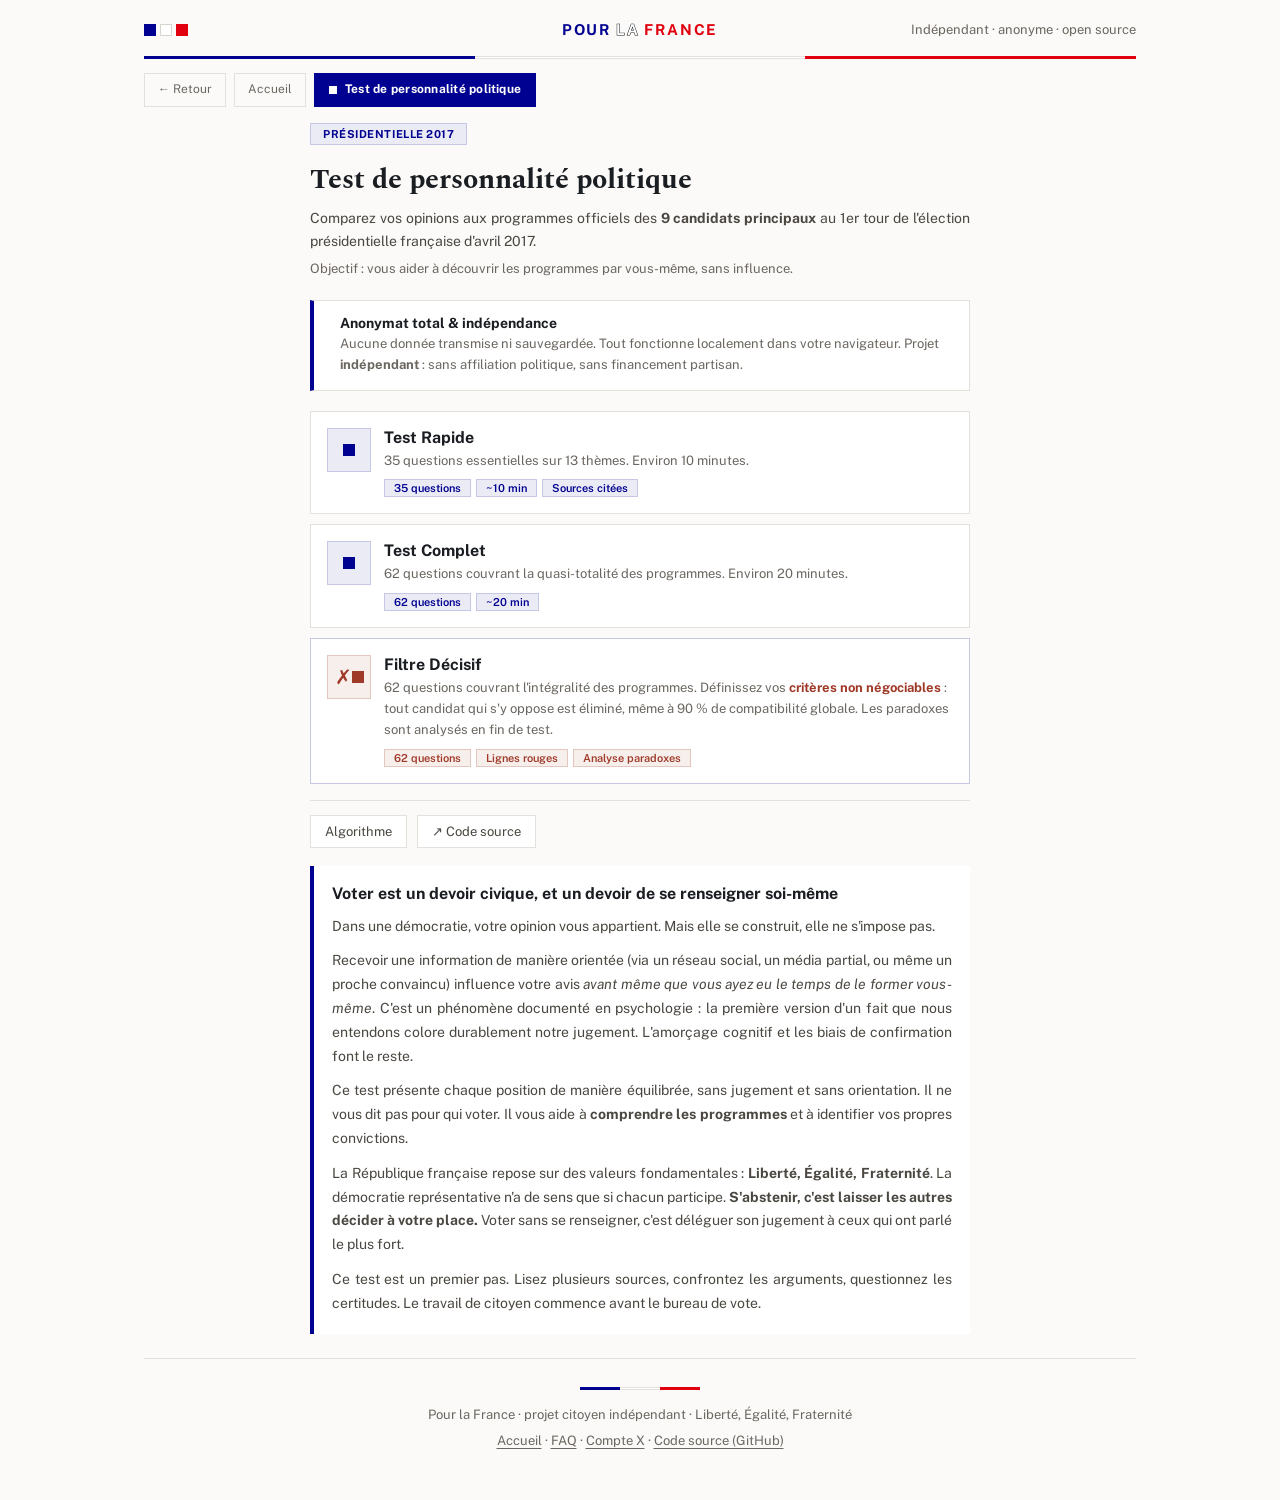
==== commit 5041ca56: "FAQ segmentée par site, cartes cliquables et nom du site dans les onglets - FAQ regroupée en quatre " ====
--- a/2017/index.html
+++ b/2017/index.html
@@ -244,6 +244,7 @@
 <nav class="plf-nav">
   <a href="../editions.html" onclick="plfRetour();return false">← Retour</a>
   <a href="../index.html">Accueil</a>
+    <span class="plf-nav-site" aria-current="page">Test de personnalité politique</span>
 </nav>
 </div></div>
 <div id="A"></div>
--- a/charte.css
+++ b/charte.css
@@ -182,6 +182,8 @@
   text-align: center;
   gap: 12px;
   transition: border-color .15s;
+  position: relative;
+  cursor: pointer;
 }
 .plf-carte:hover { border-color: var(--plf-ink); }
 .plf-carte--ici:hover { border-color: var(--plf-accent); }
@@ -249,3 +251,17 @@
 .plf-nav { display: flex; flex-wrap: wrap; gap: 8px; padding: 14px 0 0; }
 .plf .plf-nav a { display: inline-flex; align-items: center; min-height: 34px; padding: 0 13px; border: 1px solid var(--plf-bord); color: var(--plf-muted); font-size: 12px; text-decoration: none; background: transparent; white-space: nowrap; }
 .plf .plf-nav a:hover { color: var(--plf-accent); border-color: var(--plf-accent); background: var(--plf-hover); text-decoration: none; }
+
+/* Carte entièrement cliquable : le lien du bouton couvre toute la carte */
+.plf .plf-carte-btn::after { content: ""; position: absolute; inset: 0; }
+.plf .plf-carte:hover .plf-carte-btn { border-color: var(--plf-ink); }
+.plf .plf-carte--ici:hover .plf-carte-btn { border-color: var(--plf-accent-hover); }
+
+/* Pastille du nom du site, dans la rangée d'onglets */
+.plf .plf-nav .plf-nav-site {
+  display: inline-flex; align-items: center; gap: 8px;
+  min-height: 34px; padding: 0 14px;
+  background: var(--plf-accent); border: 1px solid var(--plf-accent);
+  color: #fff; font-size: 12px; font-weight: 700; letter-spacing: .02em; white-space: nowrap;
+}
+.plf .plf-nav .plf-nav-site::before { content: ""; width: 8px; height: 8px; background: #fff; flex: none; }
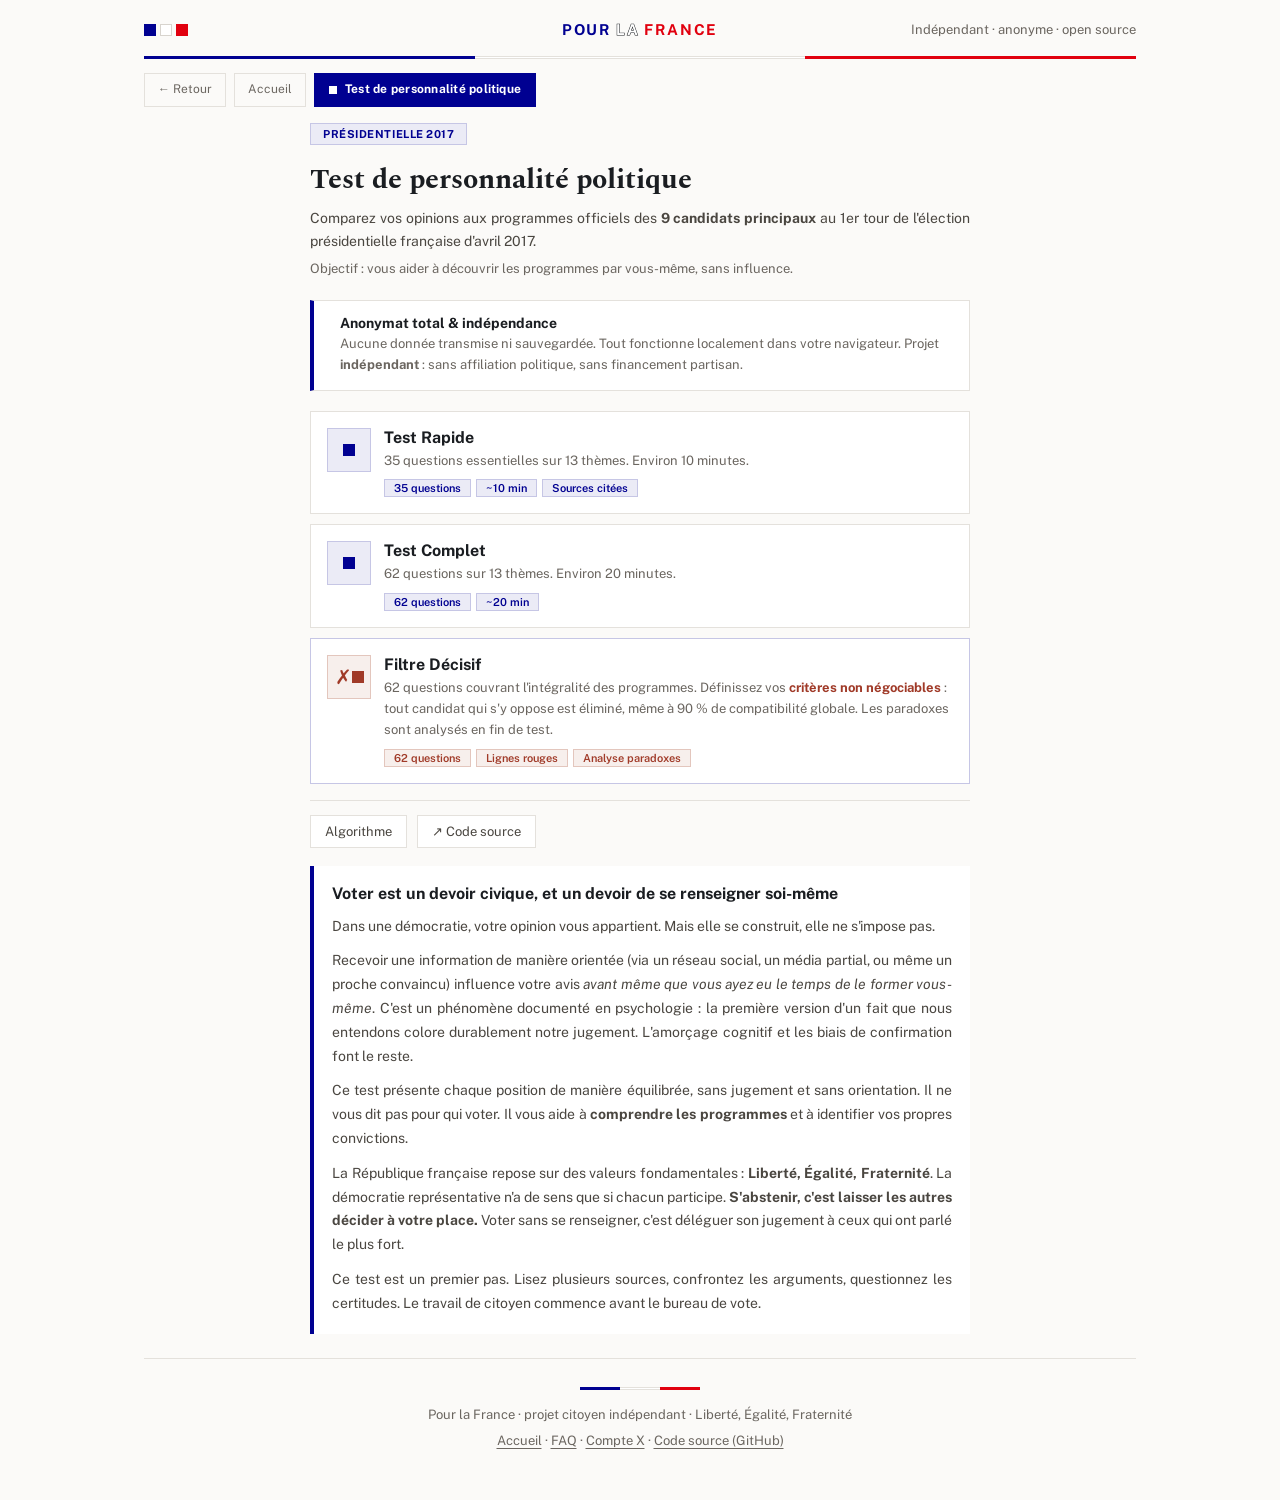
==== commit 88c1f69c: "Édition 2027 : candidats et positions sourcés, audit des faits, calcul sans positions déduites Candi" ====
--- a/2017/index.html
+++ b/2017/index.html
@@ -345,6 +345,7 @@
 
 let mode=null,ph='home',selTh=new Set(TH),aQ=[],ci=0,ans={},dbSet=new Set(),detOpen=new Set(),tmr=null,showCode=false;
 const Z=()=>document.getElementById('A');
+function nomCourt(n){return n.endsWith('Le Pen')?'Le Pen':n.split(' ').slice(-1)[0];}
 
 function tend(x,y){const il=x<-.25,ir=x>.25,ip=y<-.25,ic=y>.25,ifl=x<-1.2,ifr=x>1.1,ivp=y<-1.0,ivc=y>1.0;if(!il&&!ir&&!ip&&!ic)return{l:"Centre",d:"Positionnement équilibré."};if(ifl&&ivp)return{l:"Gauche radicale progressiste",d:"Transformation économique profonde et valeurs très ouvertes. Proches : LFI, NPA, LO."};if(ifl&&ic)return{l:"Gauche radicale souverainiste",d:"Rupture économique avec attachement à la souveraineté nationale."};if(ifl)return{l:"Gauche radicale",d:"Rupture économique profonde. Proches : LFI, NPA, LO."};if(il&&ip)return{l:"Gauche progressiste",d:"Intervention de l'État et valeurs ouvertes. Proches : LFI, EELV, PS."};if(il&&ic)return{l:"Gauche souverainiste",d:"Économie de gauche, valeurs nationales. Proche : PCF."};if(il)return{l:"Centre-gauche",d:"Modérément favorable à l'intervention publique. Proche : PS modéré."};if(ifr&&ivc)return{l:"Droite nationaliste conservatrice",d:"Réduction immigration, valeurs traditionnelles. Proches : RN, Reconquête, DLF."};if(ifr&&ip)return{l:"Droite libérale marquée",d:"Libéralisme prononcé et valeurs ouvertes."};if(ir&&ivc)return{l:"Droite conservatrice",d:"Économie libérale et valeurs traditionnelles. Proches : LR, DLF."};if(ir&&ip)return{l:"Droite libérale progressiste",d:"Marché libre et valeurs ouvertes. Proche : Renaissance."};if(ir)return{l:"Centre-droit",d:"Modérément libéral. Proche : LR modéré."};if(ip)return{l:"Centre progressiste",d:"Valeurs ouvertes. Proche : EELV."};if(ic)return{l:"Centre conservateur",d:"Valeurs établies. Proche : Résistons!."};return{l:"Centre",d:"Positionnement modéré."};}
 function compute(){const cm={};CK.forEach(k=>{let s=0,n=0;aQ.forEach(q=>{const v=ans[q.id];if(v!==undefined&&v!=='skip'){s+=1-Math.abs(v-q.p[k])/4;n++;}});cm[k]=n?Math.round(s/n*100):0;});let xt=0,xn=0,yt=0,yn=0;aQ.forEach(q=>{const v=ans[q.id];if(v===undefined||v==='skip')return;if(q.ax==='x'){xt+=v*q.d;xn++;}if(q.ax==='y'){yt+=v*q.d;yn++;}});return{cm,ux:xn?xt/xn:0,uy:yn?yt/yn:0,sorted:Object.entries(cm).sort((a,b)=>b[1]-a[1])};}
@@ -408,7 +409,7 @@
 function civic(){return`<div class="cv"><div style="font-size:16px;font-weight:700;color:var(--t1);margin-bottom:12px"> Voter est un devoir civique, et un devoir de se renseigner soi-même</div><p class="bm" style="margin-bottom:11px">Dans une démocratie, votre opinion vous appartient. Mais elle se construit, elle ne s'impose pas.</p><p class="bm" style="margin-bottom:11px">Recevoir une information de manière orientée (via un réseau social, un média partial, ou même un proche convaincu) influence votre avis <em>avant même que vous ayez eu le temps de le former vous-même</em>. C'est un phénomène documenté en psychologie : la première version d'un fait que nous entendons colore durablement notre jugement. L'amorçage cognitif et les biais de confirmation font le reste.</p><p class="bm" style="margin-bottom:11px">Ce test présente chaque position de manière équilibrée, sans jugement et sans orientation. Il ne vous dit pas pour qui voter. Il vous aide à <strong>comprendre les programmes</strong> et à identifier vos propres convictions.</p><p class="bm" style="margin-bottom:11px">La République française repose sur des valeurs fondamentales : <strong>Liberté, Égalité, Fraternité</strong>. La démocratie représentative n'a de sens que si chacun participe. <strong>S'abstenir, c'est laisser les autres décider à votre place.</strong> Voter sans se renseigner, c'est déléguer son jugement à ceux qui ont parlé le plus fort.</p><p class="bm">Ce test est un premier pas. Lisez plusieurs sources, confrontez les arguments, questionnez les certitudes. Le travail de citoyen commence avant le bureau de vote.</p></div>`;}
 function R(){if(ph==='home')rHome();else if(ph==='quiz')rQuiz();else rRes();}
 
-function rHome(){Z().innerHTML=`<div style="display:flex;justify-content:space-between;align-items:center;margin-bottom:18px"><div style="display:flex;align-items:center;gap:8px"><div class="edition-badge"> Présidentielle 2017</div></div></div><div style="margin-bottom:20px"><h1 style="font-size:28px;font-weight:700;line-height:1.2;margin-bottom:10px;color:var(--t1);font-family:'Spectral',Georgia,serif">Test de personnalité politique</h1><p class="bm" style="margin-bottom:5px">Comparez vos opinions aux programmes officiels des <b>9 candidats principaux</b> au 1er tour de l'élection présidentielle française d'avril 2017.</p><p class="bs">Objectif : vous aider à découvrir les programmes par vous-même, sans influence.</p></div><div class="card" style="display:flex;gap:12px;padding:14px;margin-bottom:20px;border-left:4px solid var(--pri)"><span style="font-size:20px"></span><div><div style="font-size:14px;font-weight:700;color:var(--t1);margin-bottom:3px">Anonymat total &amp; indépendance</div><p class="bs">Aucune donnée transmise ni sauvegardée. Tout fonctionne localement dans votre navigateur. Projet <b>indépendant</b> : sans affiliation politique, sans financement partisan.</p></div></div><div class="mc${mode==='quick'?' sel':''}" onclick="sMode('quick')"><div class="mi"></div><div><div style="font-size:16px;font-weight:700;margin-bottom:4px;color:var(--t1)">Test Rapide</div><p class="bs">35 questions essentielles sur 13 thèmes. Environ 10 minutes.</p><div style="margin-top:8px;display:flex;gap:5px;flex-wrap:wrap"><span class="ct">35 questions</span><span class="ct">~10 min</span><span class="ct">Sources citées</span></div></div></div><div class="mc${mode==='deep'?' sel':''}" onclick="sMode('deep')"><div class="mi"></div><div><div style="font-size:16px;font-weight:700;margin-bottom:4px;color:var(--t1)">Test Complet</div><p class="bs">62 questions couvrant la quasi-totalité des programmes. Environ 20 minutes.</p><div style="margin-top:8px;display:flex;gap:5px;flex-wrap:wrap"><span class="ct">62 questions</span><span class="ct">~20 min</span></div></div></div><div class="mc hi${mode==='filter'?' sel':''}" onclick="sMode('filter')" style="border-color:var(--priB)"><div class="mi" style="background:#F7EFEC;border-color:#E3C6BD;color:#A03A28">✗</div><div><div style="font-size:16px;font-weight:700;margin-bottom:4px;color:var(--t1)">Filtre Décisif</div><p class="bs">62 questions couvrant l'intégralité des programmes. Définissez vos <b style="color:var(--rt)">critères non négociables</b> : tout candidat qui s'y oppose est éliminé, même à 90 % de compatibilité globale. Les paradoxes sont analysés en fin de test.</p><div style="margin-top:8px;display:flex;gap:5px;flex-wrap:wrap"><span class="cr2">62 questions</span><span class="cr2">Lignes rouges</span><span class="cr2">Analyse paradoxes</span></div></div></div>${mode?introBlock():''}<div style="margin-top:16px;padding-top:14px;border-top:1px solid var(--cb);display:flex;gap:10px;flex-wrap:wrap"><button class="se" onclick="sC()">${showCode?'▲ Masquer':'Algorithme'}</button><a href="https://github.com/pourlafrance/Test-de-personnalite-politique" target="_blank" class="se" style="text-decoration:none">↗ Code source</a></div>${showCode?`<div style="margin-top:12px">${codeBlock()}</div>`:''}`
+function rHome(){Z().innerHTML=`<div style="display:flex;justify-content:space-between;align-items:center;margin-bottom:18px"><div style="display:flex;align-items:center;gap:8px"><div class="edition-badge"> Présidentielle 2017</div></div></div><div style="margin-bottom:20px"><h1 style="font-size:28px;font-weight:700;line-height:1.2;margin-bottom:10px;color:var(--t1);font-family:'Spectral',Georgia,serif">Test de personnalité politique</h1><p class="bm" style="margin-bottom:5px">Comparez vos opinions aux programmes officiels des <b>9 candidats principaux</b> au 1er tour de l'élection présidentielle française d'avril 2017.</p><p class="bs">Objectif : vous aider à découvrir les programmes par vous-même, sans influence.</p></div><div class="card" style="display:flex;gap:12px;padding:14px;margin-bottom:20px;border-left:4px solid var(--pri)"><span style="font-size:20px"></span><div><div style="font-size:14px;font-weight:700;color:var(--t1);margin-bottom:3px">Anonymat total &amp; indépendance</div><p class="bs">Aucune donnée transmise ni sauvegardée. Tout fonctionne localement dans votre navigateur. Projet <b>indépendant</b> : sans affiliation politique, sans financement partisan.</p></div></div><div class="mc${mode==='quick'?' sel':''}" onclick="sMode('quick')"><div class="mi"></div><div><div style="font-size:16px;font-weight:700;margin-bottom:4px;color:var(--t1)">Test Rapide</div><p class="bs">35 questions essentielles sur 13 thèmes. Environ 10 minutes.</p><div style="margin-top:8px;display:flex;gap:5px;flex-wrap:wrap"><span class="ct">35 questions</span><span class="ct">~10 min</span><span class="ct">Sources citées</span></div></div></div><div class="mc${mode==='deep'?' sel':''}" onclick="sMode('deep')"><div class="mi"></div><div><div style="font-size:16px;font-weight:700;margin-bottom:4px;color:var(--t1)">Test Complet</div><p class="bs">62 questions sur 13 thèmes. Environ 20 minutes.</p><div style="margin-top:8px;display:flex;gap:5px;flex-wrap:wrap"><span class="ct">62 questions</span><span class="ct">~20 min</span></div></div></div><div class="mc hi${mode==='filter'?' sel':''}" onclick="sMode('filter')" style="border-color:var(--priB)"><div class="mi" style="background:#F7EFEC;border-color:#E3C6BD;color:#A03A28">✗</div><div><div style="font-size:16px;font-weight:700;margin-bottom:4px;color:var(--t1)">Filtre Décisif</div><p class="bs">62 questions couvrant l'intégralité des programmes. Définissez vos <b style="color:var(--rt)">critères non négociables</b> : tout candidat qui s'y oppose est éliminé, même à 90 % de compatibilité globale. Les paradoxes sont analysés en fin de test.</p><div style="margin-top:8px;display:flex;gap:5px;flex-wrap:wrap"><span class="cr2">62 questions</span><span class="cr2">Lignes rouges</span><span class="cr2">Analyse paradoxes</span></div></div></div>${mode?introBlock():''}<div style="margin-top:16px;padding-top:14px;border-top:1px solid var(--cb);display:flex;gap:10px;flex-wrap:wrap"><button class="se" onclick="sC()">${showCode?'▲ Masquer':'Algorithme'}</button><a href="https://github.com/pourlafrance/Test-de-personnalite-politique" target="_blank" class="se" style="text-decoration:none">↗ Code source</a></div>${showCode?`<div style="margin-top:12px">${codeBlock()}</div>`:''}`
 +civic();}
 
 function sMode(m){mode=m;ans={};dbSet=new Set();detOpen=new Set();showCode=false;ci=0;if(m==='filter'){aQ=QF;}else if(m==='quick'){aQ=Q35;}else{selTh=new Set(TH);aQ=QQ;}R();requestAnimationFrame(()=>{const el=document.getElementById('avant');if(el)el.scrollIntoView({behavior:'smooth',block:'start'});});}
@@ -459,7 +460,7 @@
   const sc=v=>{if(a===v)return v===-2?'sn2':v===-1?'sn1':v===0?'s0':v===1?'s1':'s2';return '';};
   const isDet=detOpen.has(q.id);
   const ce=getElim(),ec=Object.keys(ce).length;
-  const ebar=isFlt&&ec>0?`<div style="background:var(--rg);border:1px solid var(--rb);border-radius:0;padding:10px 13px;margin-bottom:12px;font-size:13px;color:var(--rt);font-weight:500">■ ${ec} candidat${ec>1?'s':''} éliminé${ec>1?'s':''} : ${Object.keys(ce).map(k=>CV[k].n.split(' ').slice(-1)[0]).join(', ')}</div>`:'';
+  const ebar=isFlt&&ec>0?`<div style="background:var(--rg);border:1px solid var(--rb);border-radius:0;padding:10px 13px;margin-bottom:12px;font-size:13px;color:var(--rt);font-weight:500">■ ${ec} candidat${ec>1?'s':''} éliminé${ec>1?'s':''} : ${Object.keys(ce).map(k=>nomCourt(CV[k].n)).join(', ')}</div>`:'';
   const fhint=isFlt?`<div style="padding:11px 14px;border-radius:0;background:var(--rg);border:1px solid var(--rb);font-size:13px;color:var(--rt);margin-bottom:12px;line-height:1.6">✗ <b>Filtre Décisif</b> : Répondre <b>"Totalement d'accord"</b> ou <b>"Totalement en désaccord"</b> pose une <b>ligne rouge</b> : tout candidat dont la position est opposée à la vôtre est éliminé, même si vous êtes d'accord avec 90 % de son programme.</div>`:'';
   const notesHtml=q.notes.length?`<div class="fn">${q.notes.map(n=>`<div style="margin-bottom:3px"><sup>${n[0]}</sup> ${n[1]}</div>`).join('')}</div>`:'';
   const detBox=isDet?`<div class="dbox"><p style="font-size:11px;font-weight:700;color:var(--pri);margin-bottom:8px;text-transform:uppercase;letter-spacing:.07em">Contexte factuel</p><p style="font-size:13.5px;color:var(--t2);line-height:1.75;margin-bottom:13px">${q.ctx}</p><div style="height:1px;background:var(--cb);margin-bottom:13px"></div><p style="font-size:11px;font-weight:700;color:var(--t4);margin-bottom:9px;text-transform:uppercase;letter-spacing:.07em">Arguments</p>${argRow('pour',q.arg1)}${argRow('contre',q.arg2)}<div style="margin-top:12px;padding-top:10px;border-top:.5px solid var(--cb)"><div class="lb" style="margin-bottom:7px">Sources pour approfondir</div><div style="display:flex;flex-wrap:wrap;gap:12px">${q.src.map(s=>`<a class="sa" href="${s.u}" target="_blank">→ ${s.l}</a>`).join('')}</div></div>${notesHtml}</div>`:'';
@@ -502,7 +503,7 @@
   const skipSec=skipped.length?`<div style="margin-top:22px"><div style="font-size:15px;font-weight:700;color:var(--t1);margin-bottom:6px">Sujets non répondus : sources pour se renseigner</div><p class="bs" style="margin-bottom:12px">${skipped.length} sujet${skipped.length>1?'s':''} passé${skipped.length>1?'s':''}.</p>${skipped.map(q=>{const nn=q.notes.length?`<div class="fn" style="margin-top:8px">${q.notes.map(n=>`<div><sup>${n[0]}</sup> ${n[1]}</div>`).join('')}</div>`:'';return`<div style="background:var(--priL);border:1px solid var(--priB);border-radius:0;padding:13px;margin-bottom:9px"><div style="font-size:14px;font-weight:600;color:var(--t1);margin-bottom:6px">${q.th} : ${q.t}</div><p style="font-size:13px;color:var(--t2);line-height:1.65;margin-bottom:10px">${q.ctx}</p>${argRow('pour',q.arg1)}${argRow('contre',q.arg2)}${nn}<div style="margin-top:10px;display:flex;flex-wrap:wrap;gap:10px">${q.src.map(s=>`<a class="sa" href="${s.u}" target="_blank">→ ${s.l}</a>`).join('')}</div></div>`;}).join('')}</div>`:'';
   const srcMap={};aQ.forEach(q=>{if(!srcMap[q.th])srcMap[q.th]={th:q.th,src:q.src};});
   const srcH=Object.values(srcMap).map(({th,src})=>`<div style="margin-bottom:11px"><p class="bs" style="font-weight:600;margin-bottom:5px">${th}</p>${src.map(s=>`<a class="sa" href="${s.u}" target="_blank" style="margin-right:14px">→ ${s.l}</a>`).join('')}</div>`).join('');
-  Z().innerHTML=nav()+`<div><div class="lb" style="margin-bottom:12px">Résultats · ${mode==='quick'?'Test Rapide':mode==='deep'?'Test Complet':'Filtre Décisif'}</div><div class="sc"><div class="lb" style="margin-bottom:6px">Votre tendance politique</div><div style="font-size:24px;font-weight:700;margin-bottom:9px;color:var(--t1);font-family:'Spectral',Georgia,serif">${td.l}</div><p class="bm">${td.d}</p>${skipped.length?`<p class="bs" style="margin-top:7px">${skipped.length} sujet${skipped.length>1?'s':''} passé${skipped.length>1?'s':''} : exclus du calcul</p>`:''}</div>`+sansWarn+`<div class="card" style="padding:15px;margin-bottom:15px"><div style="font-size:15px;font-weight:700;margin-bottom:10px;color:var(--t1)">Boussole politique</div>${compass(res.ux,res.uy)}<div style="display:grid;grid-template-columns:repeat(4,minmax(0,1fr));gap:4px;margin-top:10px">${CK.map(k=>`<div style="display:flex;align-items:center;gap:5px;overflow:hidden"><span style="width:7px;height:7px;border-radius:50%;background:${CV[k].c};flex-shrink:0;display:inline-block"></span><span class="bs" style="white-space:nowrap;overflow:hidden;text-overflow:ellipsis">${CV[k].n.split(' ').slice(-1)[0]}</span></div>`).join('')}</div></div><div style="font-size:15px;font-weight:700;margin-bottom:6px;color:var(--t1)">Compatibilité par candidat</div><p class="bs" style="margin-bottom:10px">Cliquez pour voir accords, désaccords, lignes rouges et paradoxes.</p>${candsH}${skipSec}<div class="card" style="margin-top:16px;padding:15px"><div style="font-size:15px;font-weight:700;color:var(--t1);margin-bottom:12px">Sources par thème</div>${srcH}</div><div style="margin-top:14px;padding:14px;background:var(--priL);border:1px solid var(--priB);border-radius:0"><p class="bs" style="line-height:1.7;color:var(--t2)"><b>Méthodologie</b> : ${aQ.length} questions / ${thCount} thèmes. Compatibilité = 1 − |vote − position_candidat| / 4. Filtre Décisif : vote ±2 → ligne rouge si signe opposé du candidat. Paradoxe si éliminé avec compatibilité ≥ 65%. Positions encodées sur programmes officiels de campagne 2017. Projet indépendant, aucune orientation d'opinion. Chaque chiffre cité dans les contextes est sourcé par une référence officielle accessible via les liens <sup>*</sup>.</p></div><div style="margin-top:15px;display:flex;gap:10px;flex-wrap:wrap"><button class="se" onclick="sC()">${showCode?'▲ Masquer':'Algorithme'}</button><a href="https://github.com/pourlafrance/Test-de-personnalite-politique" target="_blank" class="se" style="text-decoration:none">↗ Code source</a><button class="se" onclick="gH()">↩ Recommencer</button></div>${showCode?`<div style="margin-top:14px">${codeBlock()}</div>`:''}<div style="background:var(--card);border-left:4px solid var(--pri);border-radius:0;padding:18px 20px;margin-top:18px;box-shadow:var(--card-shadow)"><p style="font-size:15px;font-weight:700;color:var(--t1);margin-bottom:12px">Avant de conclure : une mise en perspective</p><p class="bm" style="margin-bottom:10px">Ce test vous indique avec quel candidat vos opinions <strong>programmatiques</strong> sont les plus proches. Mais voter pour un candidat, c'est voter pour <strong>l'intégralité de son programme</strong> : pas seulement pour les points sur lesquels vous êtes d'accord.</p><p class="bm" style="margin-bottom:10px">Un candidat qui correspond à votre conviction la plus forte peut simultanément défendre des positions que vous désapprouvez sur d'autres. Le score affiché en tient compte, mais c'est vous qui décidez du poids accordé à chaque enjeu.</p><p class="bm" style="margin-bottom:10px"><strong>Le candidat parfait n'existe certainement pas.</strong> Voter, c'est presque toujours accepter des concessions. La vraie question n'est pas "quel candidat correspond à 100 % de mes positions ?" : cette personne n'existe pas, mais : "sur quels enjeux suis-je prêt à faire des concessions, et sur lesquels est-ce absolument impossible ?"</p><p class="bm">Ce test vous donne des éléments. La réflexion finale vous appartient.</p></div></div>`
+  Z().innerHTML=nav()+`<div><div class="lb" style="margin-bottom:12px">Résultats · ${mode==='quick'?'Test Rapide':mode==='deep'?'Test Complet':'Filtre Décisif'}</div><div class="sc"><div class="lb" style="margin-bottom:6px">Votre tendance politique</div><div style="font-size:24px;font-weight:700;margin-bottom:9px;color:var(--t1);font-family:'Spectral',Georgia,serif">${td.l}</div><p class="bm">${td.d}</p>${skipped.length?`<p class="bs" style="margin-top:7px">${skipped.length} sujet${skipped.length>1?'s':''} passé${skipped.length>1?'s':''} : exclus du calcul</p>`:''}</div>`+sansWarn+`<div class="card" style="padding:15px;margin-bottom:15px"><div style="font-size:15px;font-weight:700;margin-bottom:10px;color:var(--t1)">Boussole politique</div>${compass(res.ux,res.uy)}<div style="display:grid;grid-template-columns:repeat(4,minmax(0,1fr));gap:4px;margin-top:10px">${CK.map(k=>`<div style="display:flex;align-items:center;gap:5px;overflow:hidden"><span style="width:7px;height:7px;border-radius:50%;background:${CV[k].c};flex-shrink:0;display:inline-block"></span><span class="bs" style="white-space:nowrap;overflow:hidden;text-overflow:ellipsis">${nomCourt(CV[k].n)}</span></div>`).join('')}</div></div><div style="font-size:15px;font-weight:700;margin-bottom:6px;color:var(--t1)">Compatibilité par candidat</div><p class="bs" style="margin-bottom:10px">Cliquez pour voir accords, désaccords, lignes rouges et paradoxes.</p>${candsH}${skipSec}<div class="card" style="margin-top:16px;padding:15px"><div style="font-size:15px;font-weight:700;color:var(--t1);margin-bottom:12px">Sources par thème</div>${srcH}</div><div style="margin-top:14px;padding:14px;background:var(--priL);border:1px solid var(--priB);border-radius:0"><p class="bs" style="line-height:1.7;color:var(--t2)"><b>Méthodologie</b> : ${aQ.length} questions / ${thCount} thèmes. Compatibilité = 1 − |vote − position_candidat| / 4. Filtre Décisif : vote ±2 → ligne rouge si signe opposé du candidat. Paradoxe si éliminé avec compatibilité ≥ 65%. Positions encodées sur programmes officiels de campagne 2017. Projet indépendant, aucune orientation d'opinion. Chaque chiffre cité dans les contextes est sourcé par une référence officielle accessible via les liens <sup>*</sup>.</p></div><div style="margin-top:15px;display:flex;gap:10px;flex-wrap:wrap"><button class="se" onclick="sC()">${showCode?'▲ Masquer':'Algorithme'}</button><a href="https://github.com/pourlafrance/Test-de-personnalite-politique" target="_blank" class="se" style="text-decoration:none">↗ Code source</a><button class="se" onclick="gH()">↩ Recommencer</button></div>${showCode?`<div style="margin-top:14px">${codeBlock()}</div>`:''}<div style="background:var(--card);border-left:4px solid var(--pri);border-radius:0;padding:18px 20px;margin-top:18px;box-shadow:var(--card-shadow)"><p style="font-size:15px;font-weight:700;color:var(--t1);margin-bottom:12px">Avant de conclure : une mise en perspective</p><p class="bm" style="margin-bottom:10px">Ce test vous indique avec quel candidat vos opinions <strong>programmatiques</strong> sont les plus proches. Mais voter pour un candidat, c'est voter pour <strong>l'intégralité de son programme</strong> : pas seulement pour les points sur lesquels vous êtes d'accord.</p><p class="bm" style="margin-bottom:10px">Un candidat qui correspond à votre conviction la plus forte peut simultanément défendre des positions que vous désapprouvez sur d'autres. Le score affiché en tient compte, mais c'est vous qui décidez du poids accordé à chaque enjeu.</p><p class="bm" style="margin-bottom:10px"><strong>Le candidat parfait n'existe certainement pas.</strong> Voter, c'est presque toujours accepter des concessions. La vraie question n'est pas "quel candidat correspond à 100 % de mes positions ?" (cette personne n'existe pas), mais "sur quels enjeux suis-je prêt à faire des concessions, et sur lesquels est-ce absolument impossible ?"</p><p class="bm">Ce test vous donne des éléments. La réflexion finale vous appartient.</p></div></div>`
   
 +civic();
   setTimeout(()=>{document.querySelectorAll('.bf').forEach(e=>{e.style.width=e.dataset.w+'%';});},100);}
